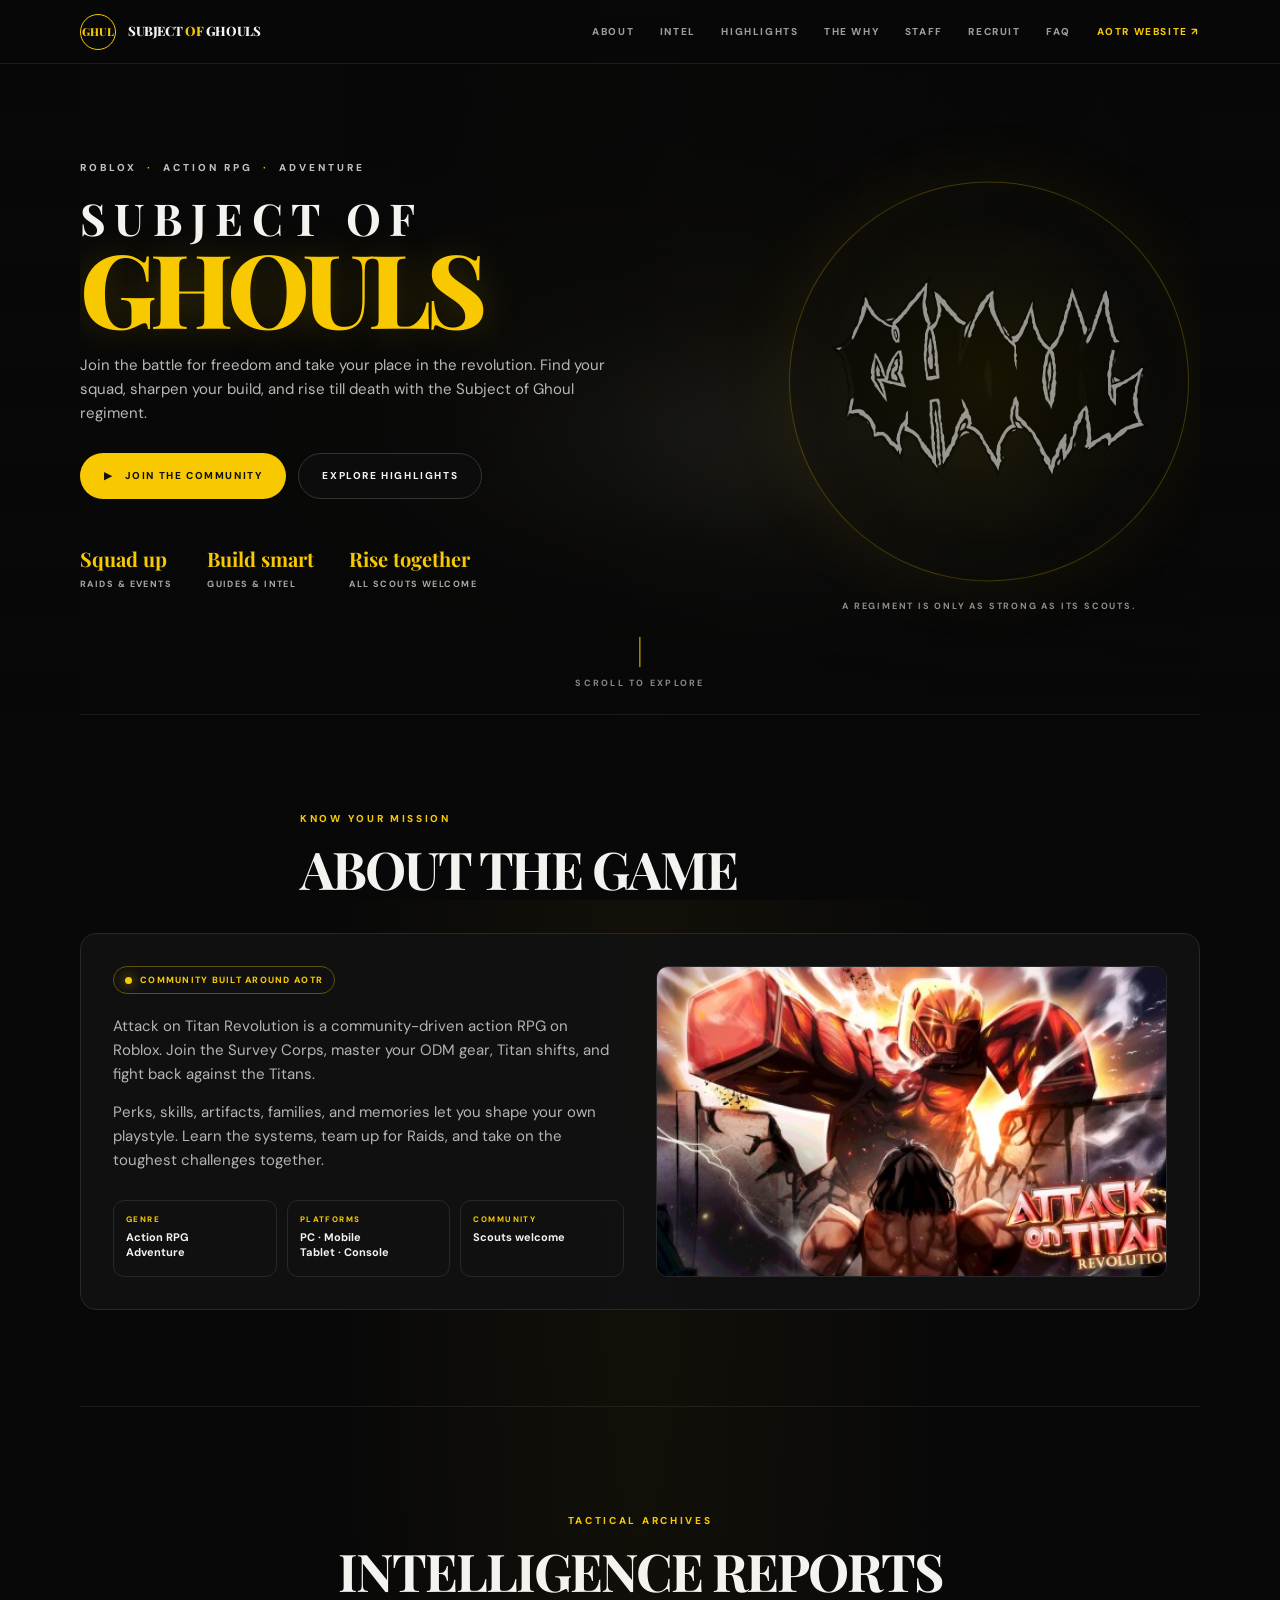
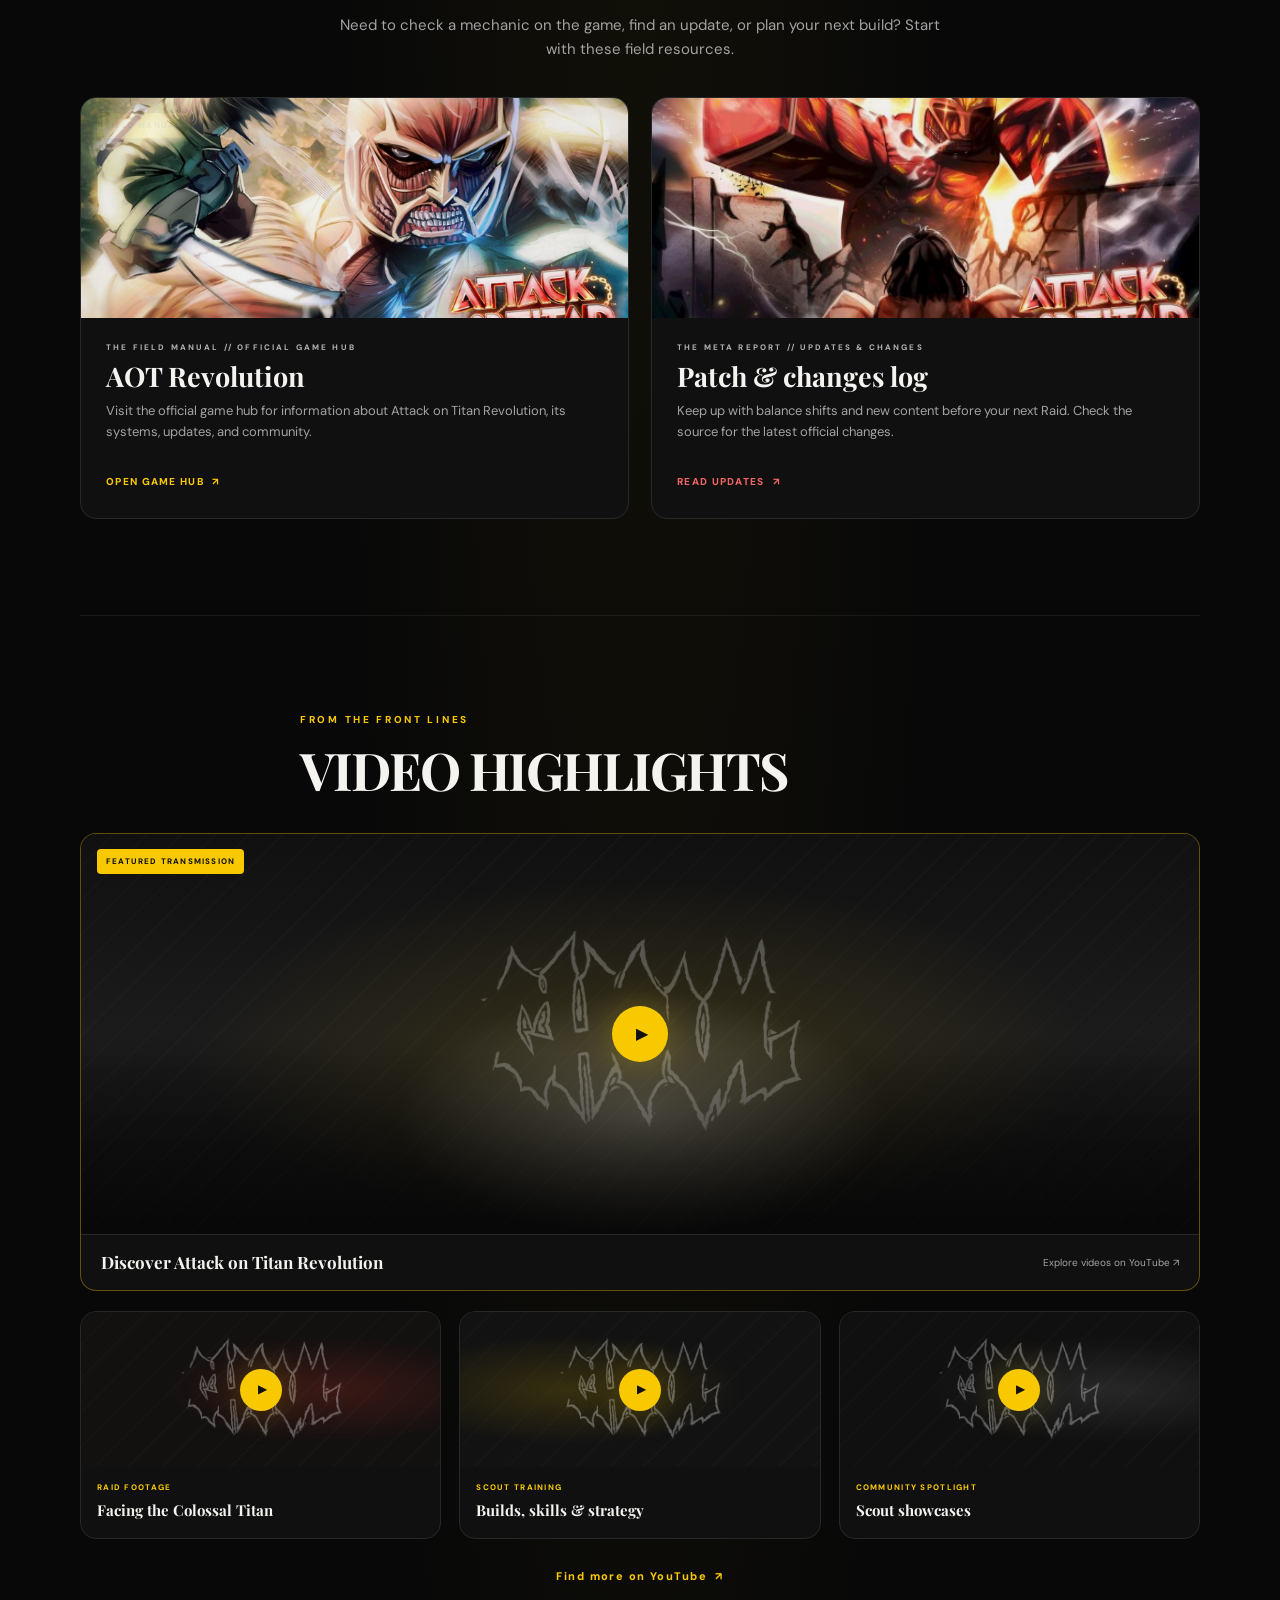
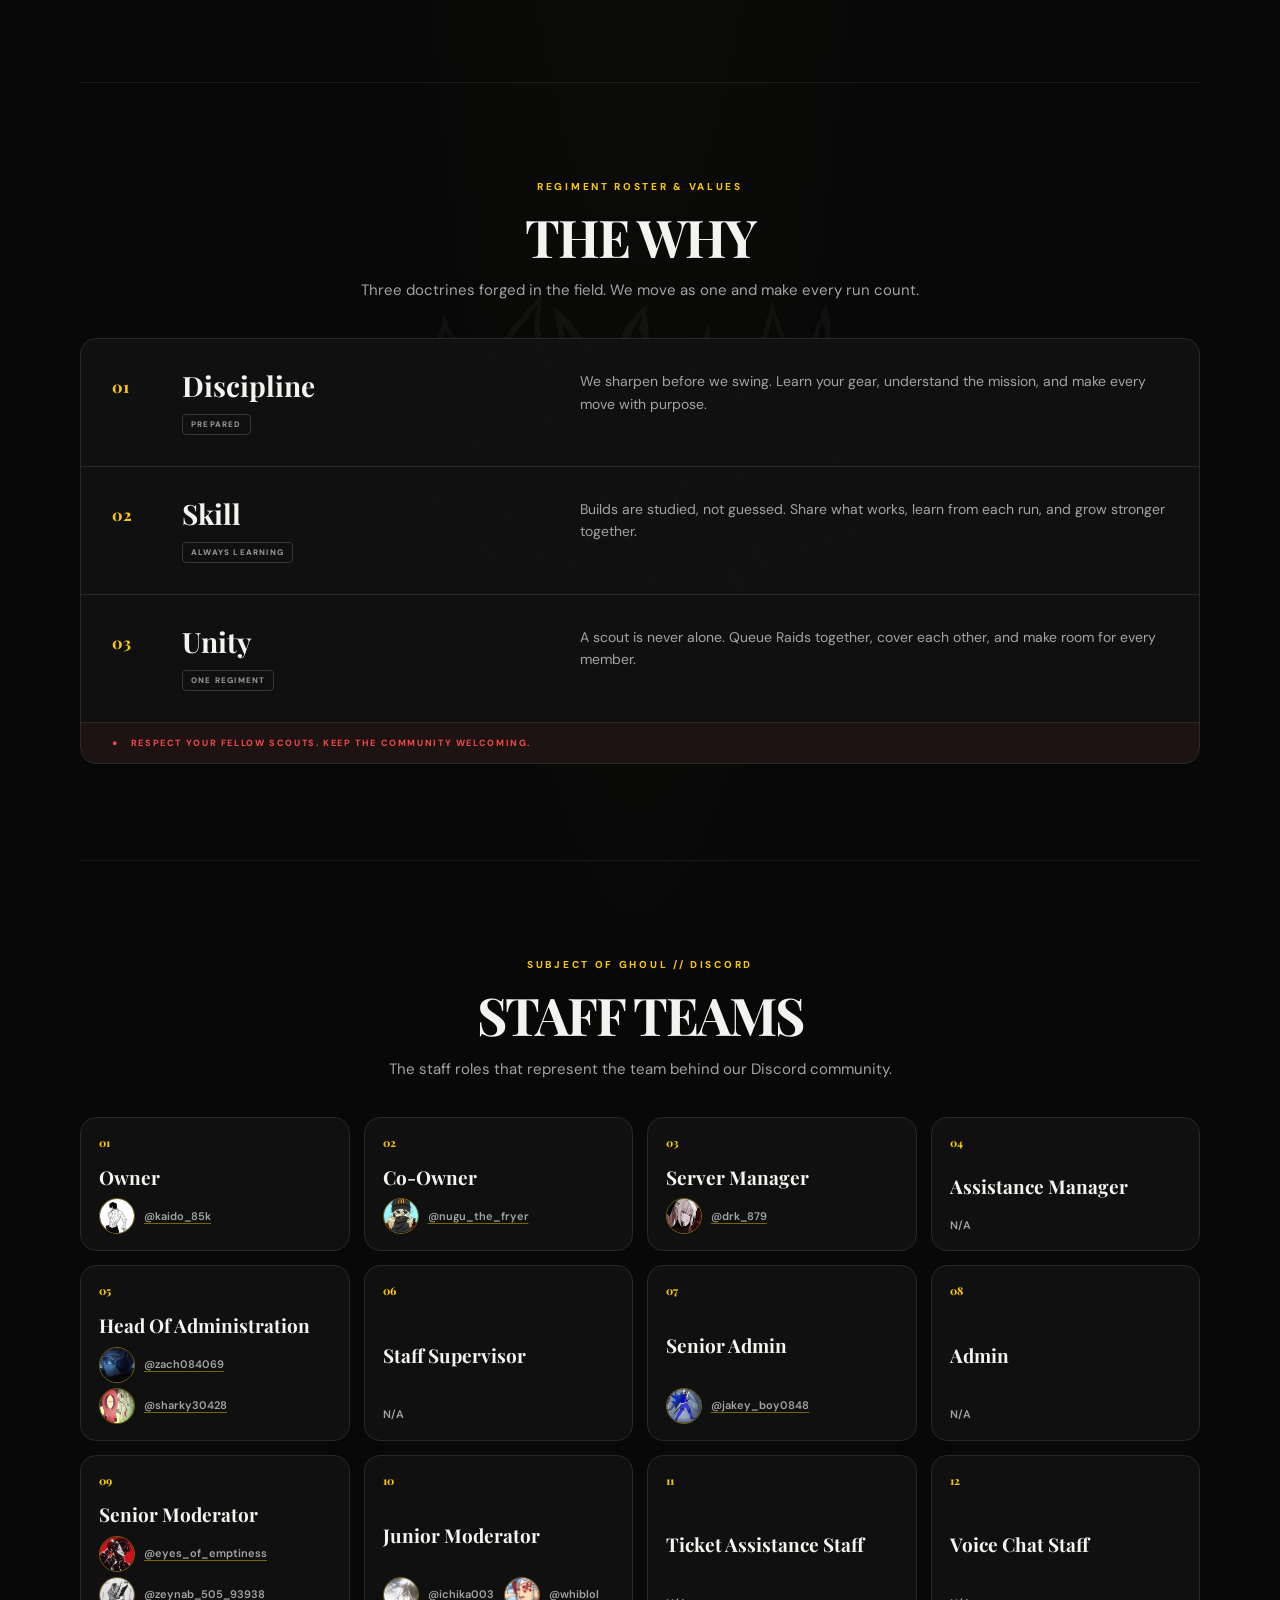
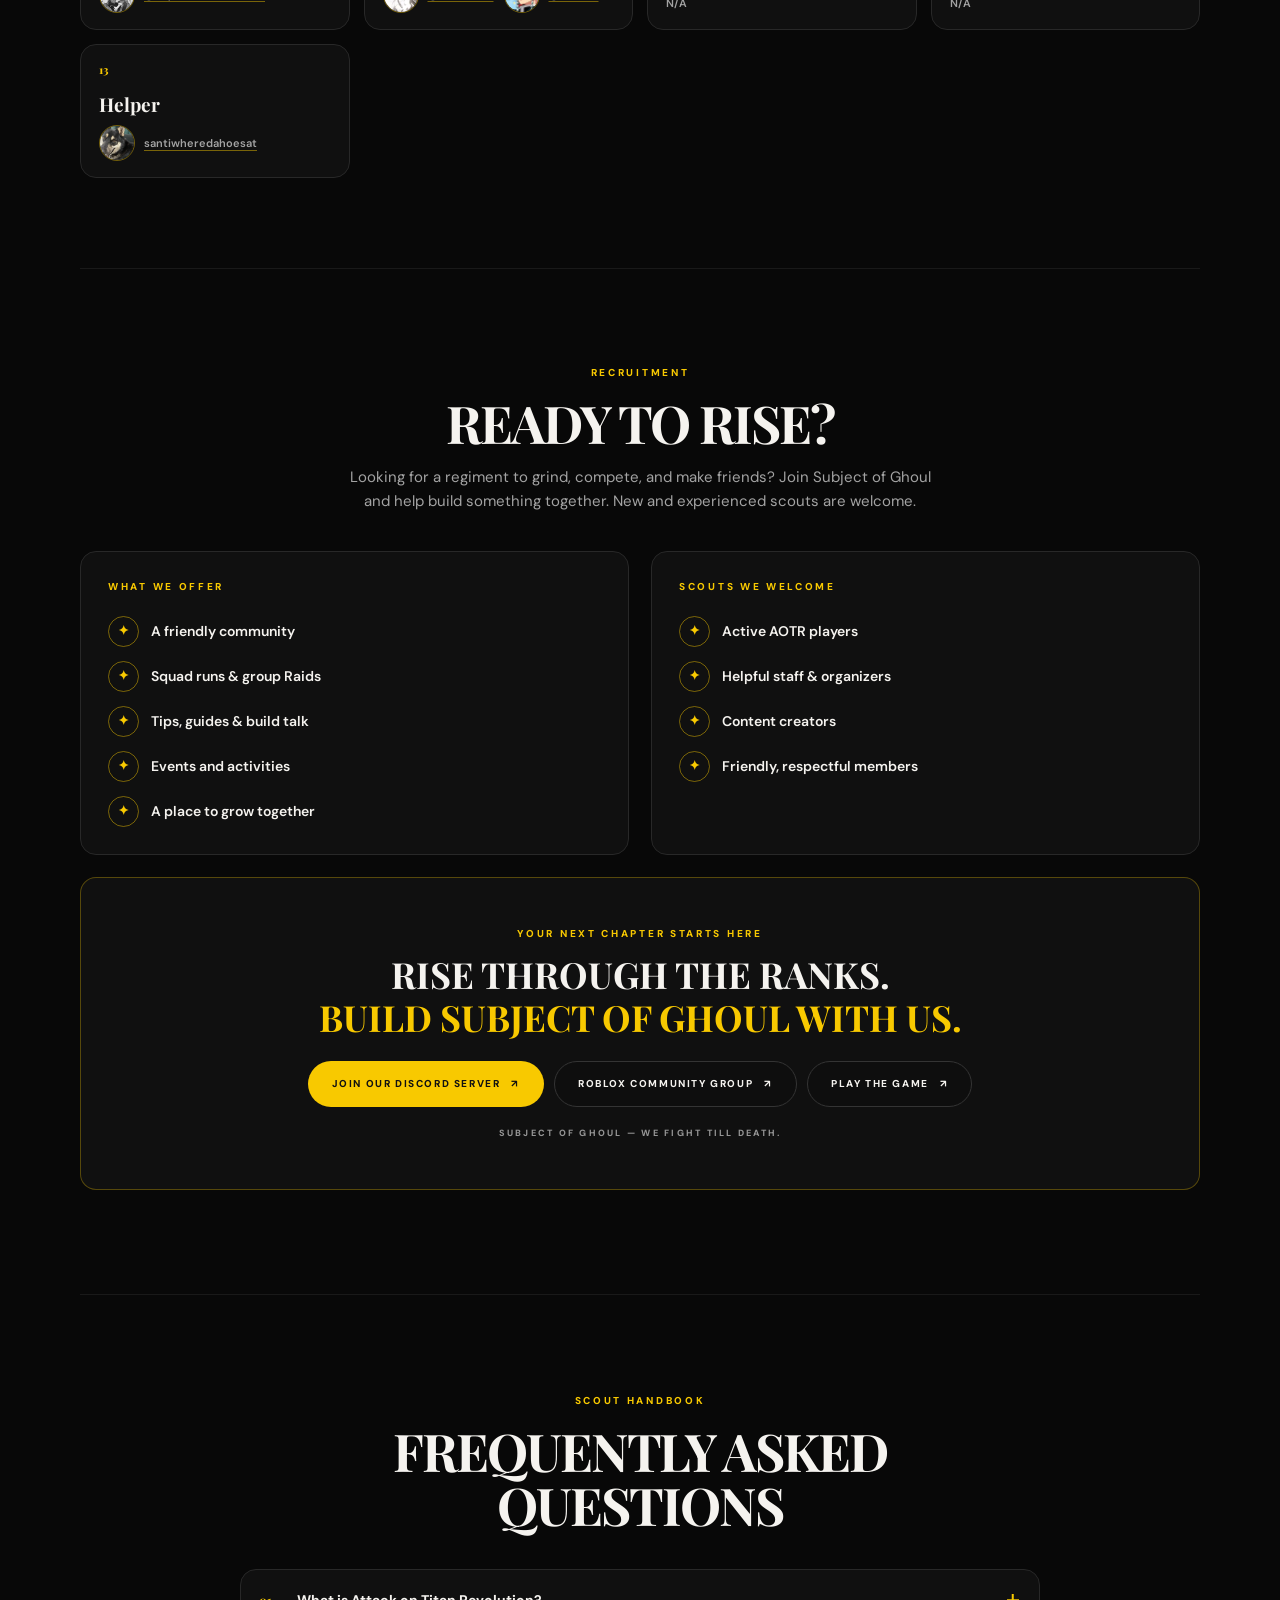
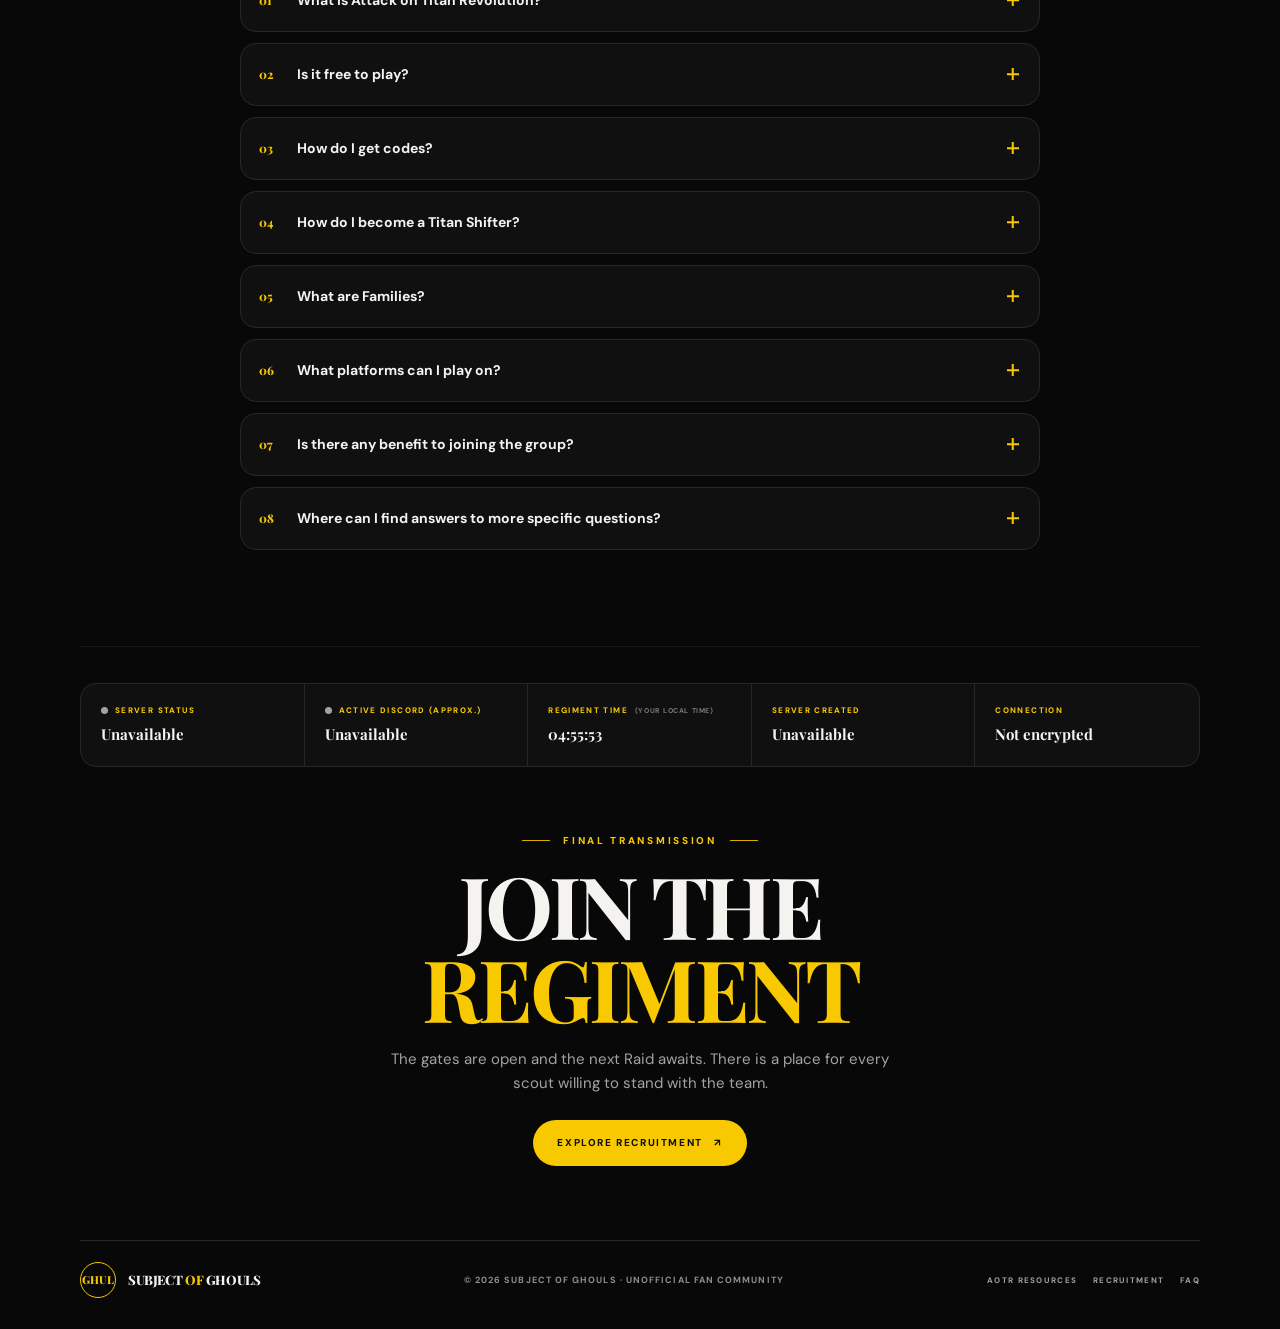
==== HTML/index.html @ af169a4c "super" ====
<!DOCTYPE html>
<html lang="en">
<head>
  <meta charset="UTF-8">
  <meta name="viewport" content="width=device-width, initial-scale=1.0">
  <meta name="theme-color" content="#080808">
  <meta name="description" content="Join Subject of Ghouls, a community for Attack on Titan Revolution players. Find game resources, highlights, and your next squad.">
  <meta name="discord-avatar-api" content="">
  <title>Subject of Ghouls — AOT Revolution Community</title>
  <link rel="preconnect" href="https://fonts.googleapis.com">
  <link rel="preconnect" href="https://fonts.gstatic.com" crossorigin>
  <link href="https://fonts.googleapis.com/css2?family=DM+Sans:wght@400;500;600;700;800&family=Playfair+Display:wght@600;700;800&display=swap" rel="stylesheet">
  <link rel="stylesheet" href="../CSS/style.css">
</head>
<body>
  <header class="site-header">
    <a class="brand" href="#home" aria-label="Subject of Ghouls home">
      <span class="brand-mark">GHUL</span>
      <span class="brand-name">SUBJECT <span>OF</span> GHOULS</span>
    </a>

    <button class="menu-toggle" type="button" aria-expanded="false" aria-controls="site-navigation" aria-label="Open navigation">
      <span></span><span></span>
    </button>

    <nav class="site-nav" id="site-navigation" aria-label="Main navigation">
      <a href="#about">About</a>
      <a href="#reports">Intel</a>
      <a href="#highlights">Highlights</a>
      <a href="#doctrine">The why</a>
      <a href="#staff">Staff</a>
      <a href="#recruit">Recruit</a>
      <a href="#faq">FAQ</a>
      <a class="nav-external" href="https://www.aotrevolution.com/" target="_blank" rel="noreferrer">AOTR website <span aria-hidden="true">↗</span></a>
    </nav>
  </header>

  <main>
    <section class="hero section-shell" id="home">
      <div class="hero-atmosphere" aria-hidden="true"></div>
      <div class="hero-content">
        <p class="eyebrow">Roblox <span>·</span> Action RPG <span>·</span> Adventure</p>
        <h1><span>Subject of</span><strong>Ghouls</strong></h1>
        <p class="hero-copy">Join the battle for freedom and take your place in the revolution. Find your squad, sharpen your build, and rise till death with the Subject of Ghoul regiment.</p>
        <div class="hero-actions">
          <a class="button button-primary" href="#recruit"><span aria-hidden="true">▶</span> Join the community</a>
          <a class="button button-secondary" href="#highlights">Explore highlights</a>
        </div>
        <div class="hero-facts" aria-label="Community highlights">
          <div><strong>Squad up</strong><span>Raids &amp; events</span></div>
          <div><strong>Build smart</strong><span>Guides &amp; intel</span></div>
          <div><strong>Rise together</strong><span>All scouts welcome</span></div>
        </div>
      </div>
      <div class="hero-emblem" aria-hidden="true">
        <div class="emblem-ring"><img src="../images/Ghoul.png" alt=""></div>
        <span class="emblem-caption">A regiment is only as strong as its scouts.</span>
      </div>
      <a class="scroll-cue" href="#about"><span></span>Scroll to explore</a>
    </section>

    <section class="page-section about-section section-shell" id="about">
      <div class="section-heading">
        <p class="eyebrow">Know your mission</p>
        <h2>About the game</h2>
      </div>
      <div class="about-card panel">
        <div class="about-copy">
          <span class="status-pill"><span class="status-dot"></span> Community built around AOTR</span>
          <p>Attack on Titan Revolution is a community-driven action RPG on Roblox. Join the Survey Corps, master your ODM gear, Titan shifts, and fight back against the Titans.</p>
          <p>Perks, skills, artifacts, families, and memories let you shape your own playstyle. Learn the systems, team up for Raids, and take on the toughest challenges together.</p>
          <div class="game-facts">
            <div><span>Genre</span><strong>Action RPG<br>Adventure</strong></div>
            <div><span>Platforms</span><strong>PC · Mobile<br>Tablet · Console</strong></div>
            <div><span>Community</span><strong>Scouts welcome</strong></div>
          </div>
        </div>
        <div class="about-art artwork-panel">
          <img src="../images/aotr-about.png" alt="Attack on Titan Revolution artwork featuring a Titan and soldiers">
        </div>
      </div>
    </section>

    <section class="page-section reports-section section-shell" id="reports">
      <div class="section-heading section-heading-centered">
        <p class="eyebrow">Tactical archives</p>
        <h2>Intelligence reports</h2>
        <p>Need to check a mechanic on the game, find an update, or plan your next build? Start with these field resources.</p>
      </div>
      <div class="report-grid">
        <article class="report-card panel">
          <a class="report-artwork artwork-panel" href="https://www.aotrevolution.com/" target="_blank" rel="noreferrer" aria-label="Visit the AOT Revolution website">
            <span class="report-tag">Field manual</span>
            <img src="../images/aotr-intel.png" alt="Attack on Titan Revolution artwork featuring the Armored Titan and Survey Corps">
          </a>
          <div class="report-copy">
            <p class="eyebrow">The field manual // official game hub</p>
            <h3>AOT Revolution</h3>
            <p>Visit the official game hub for information about Attack on Titan Revolution, its systems, updates, and community.</p>
            <a class="text-link" href="https://www.aotrevolution.com/" target="_blank" rel="noreferrer">Open game hub <span aria-hidden="true">↗</span></a>
          </div>
        </article>
        <article class="report-card panel">
          <a class="report-artwork artwork-panel report-artwork-alt" href="https://www.aotrevolution.com/changes" target="_blank" rel="noreferrer" aria-label="Read AOT Revolution changes">
            <span class="report-tag report-tag-red">Updates</span>
            <img src="../images/aotr-changes.png" alt="Attack on Titan Revolution artwork featuring a Titan attacking the city">
          </a>
          <div class="report-copy">
            <p class="eyebrow">The meta report // updates &amp; changes</p>
            <h3>Patch &amp; changes log</h3>
            <p>Keep up with balance shifts and new content before your next Raid. Check the source for the latest official changes.</p>
            <a class="text-link text-link-red" href="https://www.aotrevolution.com/changes" target="_blank" rel="noreferrer">Read updates <span aria-hidden="true">↗</span></a>
          </div>
        </article>
      </div>
    </section>

    <section class="page-section highlights-section section-shell" id="highlights">
      <div class="section-heading">
        <p class="eyebrow">From the front lines</p>
        <h2>Video highlights</h2>
      </div>
      <a class="featured-video panel" href="https://www.youtube.com/results?search_query=Attack+on+Titan+Revolution+trailer" target="_blank" rel="noreferrer">
        <div class="featured-art artwork-panel">
          <img src="../images/Ghoul.png" alt="">
          <span class="featured-tag">Featured transmission</span>
          <span class="play-button" aria-hidden="true">▶</span>
        </div>
        <div class="featured-caption"><strong>Discover Attack on Titan Revolution</strong><span>Explore videos on YouTube ↗</span></div>
      </a>
      <div class="video-grid">
        <a class="video-card panel" href="https://www.youtube.com/results?search_query=Attack+on+Titan+Revolution+Colossal+Titan" target="_blank" rel="noreferrer">
          <div class="video-art artwork-panel video-art-one"><img src="../images/Ghoul.png" alt=""><span class="play-button" aria-hidden="true">▶</span></div>
          <div class="video-caption"><span>Raid footage</span><strong>Facing the Colossal Titan</strong></div>
        </a>
        <a class="video-card panel" href="https://www.youtube.com/results?search_query=Attack+on+Titan+Revolution+guide" target="_blank" rel="noreferrer">
          <div class="video-art artwork-panel video-art-two"><img src="../images/Ghoul.png" alt=""><span class="play-button" aria-hidden="true">▶</span></div>
          <div class="video-caption"><span>Scout training</span><strong>Builds, skills &amp; strategy</strong></div>
        </a>
        <a class="video-card panel" href="https://www.youtube.com/results?search_query=Attack+on+Titan+Revolution+showcase" target="_blank" rel="noreferrer">
          <div class="video-art artwork-panel video-art-three"><img src="../images/Ghoul.png" alt=""><span class="play-button" aria-hidden="true">▶</span></div>
          <div class="video-caption"><span>Community spotlight</span><strong>Scout showcases</strong></div>
        </a>
      </div>
      <a class="more-link" href="https://www.youtube.com/results?search_query=Attack+on+Titan+Revolution" target="_blank" rel="noreferrer">Find more on YouTube <span aria-hidden="true">↗</span></a>
    </section>

    <section class="page-section doctrine-section section-shell" id="doctrine">
      <div class="section-heading section-heading-centered">
        <p class="eyebrow">Regiment roster &amp; values</p>
        <h2>The why</h2>
        <p>Three doctrines forged in the field. We move as one and make every run count.</p>
      </div>
      <div class="doctrine-card panel">
        <article class="doctrine-row">
          <span class="doctrine-number">01</span>
          <div><h3>Discipline</h3><span class="mini-label">Prepared</span></div>
          <p>We sharpen before we swing. Learn your gear, understand the mission, and make every move with purpose.</p>
        </article>
        <article class="doctrine-row">
          <span class="doctrine-number">02</span>
          <div><h3>Skill</h3><span class="mini-label">Always learning</span></div>
          <p>Builds are studied, not guessed. Share what works, learn from each run, and grow stronger together.</p>
        </article>
        <article class="doctrine-row">
          <span class="doctrine-number">03</span>
          <div><h3>Unity</h3><span class="mini-label">One regiment</span></div>
          <p>A scout is never alone. Queue Raids together, cover each other, and make room for every member.</p>
        </article>
        <div class="doctrine-warning"><span aria-hidden="true">●</span> Respect your fellow scouts. Keep the community welcoming.</div>
      </div>
    </section>

    <section class="page-section staff-section section-shell" id="staff">
      <div class="section-heading section-heading-centered">
        <p class="eyebrow">Subject of Ghoul // Discord</p>
        <h2>Staff teams</h2>
        <p>The staff roles that represent the team behind our Discord community.</p>
      </div>
      <ol class="staff-grid" aria-label="Discord staff roles">
        <li class="staff-card panel"><span class="staff-index">01</span><h3>Owner</h3><p class="staff-members"><a class="staff-profile" href="https://discord.com/users/1333084356469719126" target="_blank" rel="noopener noreferrer"><img class="staff-avatar" data-discord-user-id="1333084356469719126" src="../images/kaido-avatar.png" alt="">@kaido_85k</a></p></li>
        <li class="staff-card panel"><span class="staff-index">02</span><h3>Co-owner</h3><p class="staff-members"><a class="staff-profile" href="https://discord.com/users/1155508137281990786" target="_blank" rel="noopener noreferrer"><img class="staff-avatar" data-discord-user-id="1155508137281990786" src="../images/nugu-avatar.webp" alt="">@nugu_the_fryer</a></p></li>
        <li class="staff-card panel"><span class="staff-index">03</span><h3>Server manager</h3><p class="staff-members"><a class="staff-profile" href="https://discord.com/users/1020798742699450458" target="_blank" rel="noopener noreferrer"><img class="staff-avatar" data-discord-user-id="1020798742699450458" src="../images/drk-avatar.webp" alt="">@drk_879</a></p></li>
        <li class="staff-card panel"><span class="staff-index">04</span><h3>Assistance manager</h3><p class="staff-members">N/A</p></li>
        <li class="staff-card panel"><span class="staff-index">05</span><h3>Head of administration</h3><p class="staff-members"><a class="staff-profile" href="https://discord.com/users/1395850621126709299" target="_blank" rel="noopener noreferrer"><img class="staff-avatar" data-discord-user-id="1395850621126709299" src="../images/zach-avatar.webp" alt="">@zach084069</a><a class="staff-profile" href="https://discord.com/users/1536227127140024361" target="_blank" rel="noopener noreferrer"><img class="staff-avatar" data-discord-user-id="1536227127140024361" src="../images/sharky-avatar.webp" alt="">@sharky30428</a></p></li>
        <li class="staff-card panel"><span class="staff-index">06</span><h3>Staff supervisor</h3><p class="staff-members">N/A</p></li>
        <li class="staff-card panel"><span class="staff-index">07</span><h3>Senior admin</h3><p class="staff-members"><a class="staff-profile" href="https://discord.com/users/1511655800542597162" target="_blank" rel="noopener noreferrer"><img class="staff-avatar" data-discord-user-id="1511655800542597162" src="../images/jakey-avatar.webp" alt="">@jakey_boy0848</a></p></li>
        <li class="staff-card panel"><span class="staff-index">08</span><h3>Admin</h3><p class="staff-members">N/A</p></li>
        <li class="staff-card panel"><span class="staff-index">09</span><h3>Senior moderator</h3><p class="staff-members"><a class="staff-profile" href="https://discord.com/users/1408623408077602946" target="_blank" rel="noopener noreferrer"><img class="staff-avatar" data-discord-user-id="1408623408077602946" src="../images/eyes-avatar.webp" alt="">@eyes_of_emptiness</a><a class="staff-profile" href="https://discord.com/users/1401297336541511774" target="_blank" rel="noopener noreferrer"><img class="staff-avatar" data-discord-user-id="1401297336541511774" src="../images/zeynab-avatar.webp" alt="">@zeynab_505_93938</a></p></li>
        <li class="staff-card panel"><span class="staff-index">10</span><h3>Junior moderator</h3><p class="staff-members"><a class="staff-profile" href="https://discord.com/users/1531656745653370975" target="_blank" rel="noopener noreferrer"><img class="staff-avatar" data-discord-user-id="1531656745653370975" src="../images/ichika-avatar.webp" alt="">@ichika003</a><a class="staff-profile" href="https://discord.com/users/1445497181409906718" target="_blank" rel="noopener noreferrer"><img class="staff-avatar" data-discord-user-id="1445497181409906718" src="../images/whiblol-avatar.webp" alt="">@whiblol</a></p></li>
        <li class="staff-card panel"><span class="staff-index">11</span><h3>Ticket assistance staff</h3><p class="staff-members">N/A</p></li>
        <li class="staff-card panel"><span class="staff-index">12</span><h3>Voice chat staff</h3><p class="staff-members">N/A</p></li>
        <li class="staff-card panel"><span class="staff-index">13</span><h3>Helper</h3><p class="staff-members"><a class="staff-profile" href="https://discord.com/users/1235919266587475990" target="_blank" rel="noopener noreferrer" aria-label="Open Helper's Discord profile"><img class="staff-avatar" data-discord-user-id="1235919266587475990" src="../images/santiwheredahoesat.webp" alt="">santiwheredahoesat</a></p></li>
      </ol>
    </section>

    <section class="page-section recruit-section section-shell" id="recruit">
      <div class="section-heading section-heading-centered">
        <p class="eyebrow">Recruitment</p>
        <h2>Ready to rise?</h2>
        <p>Looking for a regiment to grind, compete, and make friends? Join Subject of Ghoul and help build something together. New and experienced scouts are welcome.</p>
      </div>
      <div class="recruit-grid">
        <div class="recruit-card panel">
          <p class="eyebrow">What we offer</p>
          <ul>
            <li><span class="list-icon" aria-hidden="true">✦</span> A friendly community</li>
            <li><span class="list-icon" aria-hidden="true">✦</span> Squad runs &amp; group Raids</li>
            <li><span class="list-icon" aria-hidden="true">✦</span> Tips, guides &amp; build talk</li>
            <li><span class="list-icon" aria-hidden="true">✦</span> Events and activities</li>
            <li><span class="list-icon" aria-hidden="true">✦</span> A place to grow together</li>
          </ul>
        </div>
        <div class="recruit-card panel">
          <p class="eyebrow">Scouts we welcome</p>
          <ul>
            <li><span class="list-icon" aria-hidden="true">✦</span> Active AOTR players</li>
            <li><span class="list-icon" aria-hidden="true">✦</span> Helpful staff &amp; organizers</li>
            <li><span class="list-icon" aria-hidden="true">✦</span> Content creators</li>
            <li><span class="list-icon" aria-hidden="true">✦</span> Friendly, respectful members</li>
          </ul>
        </div>
      </div>
      <div class="recruit-callout panel">
        <p class="eyebrow">Your next chapter starts here</p>
        <h3>Rise through the ranks.<br><span>Build Subject of Ghoul with us.</span></h3>
        <div class="community-links">
          <a class="button button-primary" href="https://discord.com/invite/QcCfeXmCjn" target="_blank" rel="noopener noreferrer">Join our Discord server <span aria-hidden="true">↗</span></a>
          <a class="button button-secondary" href="https://www.roblox.com/share/g/1059055480" target="_blank" rel="noopener noreferrer">Roblox community group <span aria-hidden="true">↗</span></a>
          <a class="button button-secondary" href="https://www.roblox.com/share?code=4d26784cbd692943aba8635f73a28e0e&amp;type=ExperienceDetails&amp;stamp=1793059350745" target="_blank" rel="noopener noreferrer">Play the game <span aria-hidden="true">↗</span></a>
        </div>
        <p class="callout-note">Subject of Ghoul — we fight till death.</p>
      </div>
    </section>

    <section class="page-section faq-section section-shell" id="faq">
      <div class="section-heading section-heading-centered">
        <p class="eyebrow">Scout handbook</p>
        <h2>Frequently asked questions</h2>
      </div>
      <div class="faq-list">
        <details class="faq-item panel">
          <summary><span class="faq-number">01</span><span>What is Attack on Titan Revolution?</span><span class="faq-plus" aria-hidden="true"></span></summary>
          <p>Attack on Titan Revolution is an action RPG experience on Roblox inspired by the Attack on Titan anime. Visit the official game hub for more details.</p>
        </details>
        <details class="faq-item panel">
          <summary><span class="faq-number">02</span><span>Is it free to play?</span><span class="faq-plus" aria-hidden="true"></span></summary>
          <p>Yes, the game is free to play. If you encounter a copy of this game which you pay to play, please report it to the official game support team.</p>
        </details>
        <details class="faq-item panel">
          <summary><span class="faq-number">03</span><span>How do I get codes?</span><span class="faq-plus" aria-hidden="true"></span></summary>
          <p>Codes and their availability can change over time. Check official AOTR announcements and the game's community channels for current codes or our discord server.</p>
        </details>
        <details class="faq-item panel">
          <summary><span class="faq-number">04</span><span>How do I become a Titan Shifter?</span><span class="faq-plus" aria-hidden="true"></span></summary>
          <p>You can become a Titan Shifter by getting a Titan serum which can be obtained by playing raids or aberrant missions.</p>
        </details>
        <details class="faq-item panel">
          <summary><span class="faq-number">05</span><span>What are Families?</span><span class="faq-plus" aria-hidden="true"></span></summary>
          <p>Families are part of AOTR's character use in progression. The rare families have unique stats and buffs to your journey. Their effects and availability may change, so check the current in-game information.</p>
        </details>
        <details class="faq-item panel">
          <summary><span class="faq-number">06</span><span>What platforms can I play on?</span><span class="faq-plus" aria-hidden="true"></span></summary>
          <p>This game is available across multiple devices. Check the Roblox listing and your device's compatibility for the latest platform support.</p>
        </details>
        <details class="faq-item panel">
          <summary><span class="faq-number">07</span><span>Is there any benefit to joining the group?</span><span class="faq-plus" aria-hidden="true"></span></summary>
          <p>Join Subject of Ghoul to find other players, coordinate group activities, and share tips with the community.</p>
        </details>
        <details class="faq-item panel">
          <summary><span class="faq-number">08</span><span>Where can I find answers to more specific questions?</span><span class="faq-plus" aria-hidden="true"></span></summary>
          <p>Start with the official AOTR website and game community discord server. You can also ask fellow scouts in our regiment discord server.</p>
        </details>
      </div>
    </section>
  </main>

  <footer class="site-footer section-shell">
    <div class="footer-status panel" aria-label="Live community status">
      <div class="status-metric">
        <span class="metric-label"><span class="status-light" id="discord-status-light"></span>Server status</span>
        <strong id="discord-server-status" aria-live="polite">Checking…</strong>
      </div>
      <div class="status-metric">
        <span class="metric-label"><span class="status-light" id="discord-active-light"></span>Active Discord (approx.)</span>
        <strong id="discord-active-count" aria-live="polite">Loading…</strong>
      </div>
      <div class="status-metric">
        <span class="metric-label">Regiment time <span class="local-time-label">(your local time)</span></span>
        <strong id="regiment-time">--:--:--</strong>
      </div>
      <div class="status-metric">
        <span class="metric-label">Server created</span>
        <strong id="discord-created-date" aria-live="polite">Loading…</strong>
      </div>
      <div class="status-metric">
        <span class="metric-label">Connection</span>
        <strong id="connection-status">Checking…</strong>
      </div>
    </div>
    <div class="footer-cta">
      <p class="eyebrow">Final transmission</p>
      <h2>Join the<br><span>regiment</span></h2>
      <p>The gates are open and the next Raid awaits. There is a place for every scout willing to stand with the team.</p>
      <a class="button button-primary" href="#recruit">Explore recruitment <span aria-hidden="true">↗</span></a>
    </div>
    <div class="footer-bottom">
      <a class="brand" href="#home" aria-label="Subject of Ghouls home">
        <span class="brand-mark">GHUL</span>
        <span class="brand-name">SUBJECT <span>OF</span> GHOULS</span>
      </a>
      <p>© <span id="current-year">2026</span> Subject of Ghouls · Unofficial fan community</p>
      <div><a href="#reports">AOTR resources</a><a href="#recruit">Recruitment</a><a href="#faq">FAQ</a></div>
    </div>
  </footer>
  <script src="../CSS/JAVA%20Script/style.js"></script>
</body>
</html>
---- CSS/style.css ----
:root {
  color-scheme: dark;
  --background: #080808;
  --surface: #111111;
  --surface-raised: #151515;
  --border: #282828;
  --gold: #f8c900;
  --gold-soft: #d9ad00;
  --text: #f5f3ef;
  --muted: #a3a3a3;
  --red: #f04747;
  --serif: "Playfair Display", Georgia, serif;
  --sans: "DM Sans", Arial, sans-serif;
  --content-width: 1120px;
}

* {
  box-sizing: border-box;
}

html {
  scroll-behavior: smooth;
  scroll-padding-top: 82px;
}

body {
  min-width: 320px;
  margin: 0;
  color: var(--text);
  background-color: var(--background);
  background-image:
    radial-gradient(ellipse at 50% 13%, rgba(248, 201, 0, 0.045), transparent 35%),
    radial-gradient(rgba(255, 255, 255, 0.06) 0.7px, transparent 0.7px);
  background-size: auto, 38px 38px;
  font-family: var(--sans);
  line-height: 1.6;
}

body.layout-preview-active {
  display: grid;
  min-width: 320px;
  min-height: 100vh;
  grid-template-rows: auto 1fr;
  justify-items: center;
  align-content: start;
  overflow: auto;
  background: #080808;
}

.layout-preview-bar {
  position: sticky;
  z-index: 20;
  top: 0;
  display: flex;
  width: 100%;
  min-height: 48px;
  align-items: center;
  justify-content: center;
  gap: 12px;
  padding: 7px 14px;
  border-bottom: 1px solid var(--border);
  background: #080808;
}

.layout-preview-bar > span {
  color: var(--muted);
  font-size: 10px;
  font-weight: 800;
  letter-spacing: 0.1em;
  text-transform: uppercase;
}

.layout-preview-bar a {
  padding: 5px 9px;
  border: 1px solid var(--border);
  border-radius: 999px;
  color: var(--text);
  font-size: 10px;
  font-weight: 700;
  text-decoration: none;
}

.layout-preview-bar a[aria-current="page"] {
  border-color: var(--gold);
  color: var(--gold);
}

.layout-preview-frame {
  display: block;
  height: calc(100vh - 48px);
  border: 0;
  background: var(--background);
}

.layout-preview-frame-mobile {
  width: 390px;
  max-width: 100vw;
}

.layout-preview-frame-desktop {
  width: 1280px;
}

body::before {
  position: fixed;
  z-index: -1;
  inset: 0;
  background: linear-gradient(180deg, rgba(8, 8, 8, 0.05), var(--background) 85%);
  content: "";
  pointer-events: none;
}

a {
  color: inherit;
}

button,
a {
  -webkit-tap-highlight-color: transparent;
}

a:focus-visible,
button:focus-visible,
summary:focus-visible {
  outline: 2px solid var(--gold);
  outline-offset: 4px;
}

.section-shell {
  width: min(var(--content-width), calc(100% - 64px));
  margin-inline: auto;
}

.site-header {
  position: sticky;
  z-index: 10;
  top: 0;
  display: flex;
  min-height: 64px;
  align-items: center;
  justify-content: space-between;
  gap: 28px;
  padding: 0 max(32px, calc((100vw - var(--content-width)) / 2));
  border-bottom: 1px solid rgba(255, 255, 255, 0.09);
  background: rgba(8, 8, 8, 0.92);
  backdrop-filter: blur(16px);
}

.brand {
  display: inline-flex;
  flex: 0 0 auto;
  align-items: center;
  gap: 12px;
  text-decoration: none;
}

.brand-mark {
  display: grid;
  width: 36px;
  aspect-ratio: 1;
  place-items: center;
  border: 1px solid var(--gold);
  border-radius: 50%;
  color: var(--gold);
  font-family: var(--serif);
  font-size: 11px;
  font-weight: 800;
}

.brand-name {
  font-family: var(--serif);
  font-size: 13px;
  font-weight: 800;
  letter-spacing: -0.03em;
  white-space: nowrap;
}

.brand-name span {
  color: var(--gold);
}

.site-nav {
  display: flex;
  align-items: center;
  gap: clamp(14px, 2vw, 30px);
}

.site-nav a,
.footer-bottom > div a {
  color: #9d9d9d;
  font-size: 10px;
  font-weight: 800;
  letter-spacing: 0.16em;
  text-decoration: none;
  text-transform: uppercase;
  transition: color 160ms ease;
}

.site-nav a:hover,
.footer-bottom > div a:hover {
  color: var(--text);
}

.site-nav .nav-external {
  color: var(--gold);
}

.menu-toggle {
  display: none;
}

.hero {
  position: relative;
  display: grid;
  min-height: 650px;
  align-items: center;
  overflow: hidden;
  isolation: isolate;
  padding-block: 86px 112px;
}

.hero-atmosphere {
  position: absolute;
  z-index: -2;
  inset: 2% -8% 0;
  background:
    radial-gradient(ellipse at 52% 55%, rgba(255, 255, 255, 0.14), transparent 24%),
    radial-gradient(ellipse at 52% 61%, rgba(178, 178, 178, 0.12), transparent 43%),
    radial-gradient(ellipse at 50% 50%, rgba(248, 201, 0, 0.1), transparent 60%);
  filter: blur(5px);
}

.hero::after {
  position: absolute;
  z-index: -1;
  inset: 0;
  background: linear-gradient(90deg, var(--background) 0%, rgba(8, 8, 8, 0.83) 48%, rgba(8, 8, 8, 0.2) 100%),
    linear-gradient(0deg, var(--background), transparent 32%, rgba(8, 8, 8, 0.3));
  content: "";
}

.hero-content {
  position: relative;
  z-index: 1;
  width: min(660px, 67%);
}

.eyebrow {
  margin: 0 0 16px;
  color: var(--gold);
  font-size: 10px;
  font-weight: 800;
  letter-spacing: 0.27em;
  line-height: 1.5;
  text-transform: uppercase;
}

.hero .eyebrow {
  margin-bottom: 22px;
  color: #c1c1c1;
  letter-spacing: 0.3em;
}

.hero .eyebrow span {
  padding-inline: 5px;
  color: var(--gold);
}

h1,
h2,
h3,
p {
  margin-top: 0;
}

.hero h1 {
  margin-bottom: 18px;
  font-family: var(--serif);
  font-size: clamp(58px, 8vw, 106px);
  font-weight: 700;
  letter-spacing: -0.055em;
  line-height: 0.94;
  text-transform: uppercase;
}

.hero h1 span,
.hero h1 strong {
  display: block;
}

.hero h1 span {
  font-size: 0.43em;
  letter-spacing: 0.19em;
}

.hero h1 strong {
  color: var(--gold);
  font-size: 1em;
  font-weight: 800;
  text-shadow: 0 0 38px rgba(248, 201, 0, 0.22);
}

.hero-copy {
  max-width: 560px;
  margin-bottom: 28px;
  color: #b8b8b8;
  font-size: 15px;
}

.hero-actions {
  display: flex;
  flex-wrap: wrap;
  gap: 12px;
}

.button {
  display: inline-flex;
  min-height: 46px;
  align-items: center;
  justify-content: center;
  gap: 11px;
  padding: 0 23px;
  border: 1px solid transparent;
  border-radius: 999px;
  font-size: 10px;
  font-weight: 800;
  letter-spacing: 0.16em;
  text-decoration: none;
  text-transform: uppercase;
  transition: transform 180ms ease, background-color 180ms ease, border-color 180ms ease;
}

.button:hover {
  transform: translateY(-2px);
}

.button-primary {
  color: #111;
  background: var(--gold);
}

.button-primary:hover {
  background: #ffdb37;
}

.button-secondary {
  border-color: #343434;
  color: var(--text);
  background: rgba(13, 13, 13, 0.78);
}

.button-secondary:hover {
  border-color: var(--gold-soft);
}

.hero-facts {
  display: flex;
  flex-wrap: wrap;
  gap: 35px;
  margin-top: 44px;
}

.hero-facts div {
  display: grid;
  gap: 2px;
}

.hero-facts strong {
  color: var(--gold);
  font-family: var(--serif);
  font-size: 20px;
}

.hero-facts span {
  color: #a8a8a8;
  font-size: 9px;
  font-weight: 700;
  letter-spacing: 0.16em;
  text-transform: uppercase;
}

.hero-emblem {
  position: absolute;
  top: 50%;
  right: 1%;
  display: grid;
  width: min(36vw, 400px);
  justify-items: center;
  gap: 18px;
  transform: translateY(-48%);
}

.emblem-ring {
  display: grid;
  width: 100%;
  aspect-ratio: 1;
  place-items: center;
  overflow: hidden;
  border: 1px solid rgba(248, 201, 0, 0.25);
  border-radius: 50%;
  background: radial-gradient(circle, rgba(248, 201, 0, 0.08), rgba(12, 12, 12, 0.3) 68%);
  box-shadow: 0 0 80px rgba(248, 201, 0, 0.07), inset 0 0 60px rgba(248, 201, 0, 0.04);
}

.emblem-ring img {
  width: 87%;
  height: 87%;
  object-fit: contain;
  mix-blend-mode: screen;
  opacity: 0.56;
  filter: grayscale(1) contrast(1.18);
}

.emblem-caption {
  color: #8e8e8e;
  font-size: 9px;
  font-weight: 700;
  letter-spacing: 0.2em;
  text-align: center;
  text-transform: uppercase;
}

.scroll-cue {
  position: absolute;
  bottom: 24px;
  left: 50%;
  display: grid;
  justify-items: center;
  gap: 9px;
  color: #858585;
  font-size: 9px;
  font-weight: 800;
  letter-spacing: 0.25em;
  text-decoration: none;
  text-transform: uppercase;
  transform: translateX(-50%);
}

.scroll-cue span {
  width: 1px;
  height: 30px;
  background: var(--gold);
}

.page-section {
  padding-block: 96px;
  border-top: 1px solid rgba(255, 255, 255, 0.07);
}

.section-heading {
  max-width: 680px;
  margin: 0 auto 36px;
}

.section-heading h2,
.footer-cta h2 {
  margin-bottom: 14px;
  font-family: var(--serif);
  font-size: clamp(36px, 5vw, 52px);
  font-weight: 700;
  letter-spacing: -0.04em;
  line-height: 1.05;
  text-transform: uppercase;
}

.section-heading-centered {
  text-align: center;
}

.section-heading-centered > p:last-child {
  max-width: 610px;
  margin: 0 auto;
  color: var(--muted);
  font-size: 15px;
}

.panel {
  border: 1px solid var(--border);
  border-radius: 16px;
  background: rgba(17, 17, 17, 0.94);
}

.about-card {
  display: grid;
  grid-template-columns: 1fr 1fr;
  gap: 32px;
  padding: 32px;
}

.about-copy {
  align-self: center;
}

.status-pill {
  display: inline-flex;
  align-items: center;
  gap: 8px;
  margin-bottom: 20px;
  padding: 6px 11px;
  border: 1px solid rgba(248, 201, 0, 0.35);
  border-radius: 999px;
  color: var(--gold);
  font-size: 9px;
  font-weight: 800;
  letter-spacing: 0.14em;
  text-transform: uppercase;
}

.status-dot {
  width: 7px;
  height: 7px;
  border-radius: 50%;
  background: var(--gold);
  box-shadow: 0 0 12px rgba(248, 201, 0, 0.8);
}

.about-copy > p {
  max-width: 500px;
  margin-bottom: 14px;
  color: #b4b4b4;
  font-size: 15px;
}

.game-facts {
  display: grid;
  grid-template-columns: repeat(3, 1fr);
  gap: 10px;
  margin-top: 28px;
}

.game-facts > div {
  min-height: 77px;
  padding: 12px;
  border: 1px solid var(--border);
  border-radius: 11px;
}

.game-facts span,
.game-facts strong {
  display: block;
}

.game-facts span {
  margin-bottom: 4px;
  color: var(--gold);
  font-size: 8px;
  font-weight: 800;
  letter-spacing: 0.18em;
  text-transform: uppercase;
}

.game-facts strong {
  font-size: 11px;
  line-height: 1.4;
}

.artwork-panel {
  position: relative;
  display: grid;
  overflow: hidden;
  place-items: center;
  isolation: isolate;
  background:
    radial-gradient(ellipse at 50% 48%, rgba(248, 201, 0, 0.16), transparent 50%),
    linear-gradient(140deg, #181818, #090909 70%);
}

.artwork-panel::before {
  position: absolute;
  z-index: -1;
  inset: 0;
  background: repeating-linear-gradient(135deg, transparent 0 22px, rgba(255, 255, 255, 0.018) 23px 24px);
  content: "";
}

.about-art {
  min-height: 300px;
  border: 1px solid #292929;
  border-radius: 12px;
}

.about-art img {
  position: absolute;
  inset: 0;
  width: 100%;
  height: 100%;
  object-fit: cover;
  object-position: center;
}

.artwork-label {
  position: absolute;
  right: 16px;
  bottom: 13px;
  color: #858585;
  font-size: 8px;
  font-weight: 800;
  letter-spacing: 0.2em;
  text-transform: uppercase;
}

.reports-section {
  padding-top: 106px;
}

.report-grid {
  display: grid;
  grid-template-columns: repeat(2, 1fr);
  gap: 22px;
}

.report-card {
  overflow: hidden;
}

.report-artwork {
  min-height: 220px;
  border: 0;
  border-radius: 0;
  text-decoration: none;
}

.report-artwork img {
  position: absolute;
  inset: 0;
  width: 100%;
  height: 100%;
  object-fit: cover;
  opacity: 0.94;
  transition: transform 220ms ease, opacity 220ms ease;
}

.report-artwork:hover img {
  transform: scale(1.06);
  opacity: 1;
}

.report-artwork-alt {
  background:
    radial-gradient(ellipse at 75% 40%, rgba(240, 71, 71, 0.18), transparent 38%),
    linear-gradient(145deg, #181414, #080808 72%);
}

.report-tag,
.featured-tag {
  position: absolute;
  top: 15px;
  left: 16px;
  padding: 6px 9px;
  border-radius: 4px;
  color: #101010;
  background: var(--gold);
  font-size: 8px;
  font-weight: 800;
  letter-spacing: 0.15em;
  text-transform: uppercase;
}

.report-tag-red {
  color: white;
  background: #9c2727;
}

.report-copy {
  padding: 23px 25px 25px;
}

.report-copy .eyebrow {
  margin-bottom: 8px;
  color: #b0b0b0;
  font-size: 8px;
}

.report-copy h3,
.doctrine-row h3 {
  margin-bottom: 9px;
  font-family: var(--serif);
  font-size: 27px;
  line-height: 1.15;
}

.report-copy > p:not(.eyebrow) {
  min-height: 48px;
  margin-bottom: 18px;
  color: var(--muted);
  font-size: 13px;
}

.text-link,
.more-link {
  display: inline-flex;
  align-items: center;
  gap: 8px;
  color: var(--gold);
  font-size: 10px;
  font-weight: 800;
  letter-spacing: 0.13em;
  text-decoration: none;
  text-transform: uppercase;
}

.text-link-red {
  color: #f06565;
}

.highlights-section {
  padding-top: 96px;
}

.featured-video {
  display: block;
  overflow: hidden;
  border-color: rgba(248, 201, 0, 0.35);
  text-decoration: none;
}

.featured-art {
  min-height: 400px;
  border: 0;
  border-radius: 0;
  background:
    radial-gradient(ellipse at 50% 70%, rgba(235, 235, 235, 0.24), transparent 31%),
    radial-gradient(ellipse at 50% 55%, rgba(248, 201, 0, 0.12), transparent 57%),
    linear-gradient(180deg, #101010, #1b1b1b 50%, #080808);
}

.featured-art::after {
  position: absolute;
  inset: 0;
  background: linear-gradient(0deg, rgba(8, 8, 8, 0.62), transparent 45%);
  content: "";
}

.featured-art > img {
  width: min(38%, 360px);
  max-height: 250px;
  object-fit: contain;
  mix-blend-mode: screen;
  opacity: 0.24;
  filter: grayscale(1);
  transition: opacity 220ms ease, transform 220ms ease;
}

.featured-video:hover .featured-art > img {
  transform: scale(1.05);
  opacity: 0.4;
}

.play-button {
  position: absolute;
  z-index: 1;
  top: 50%;
  left: 50%;
  display: grid;
  width: 56px;
  aspect-ratio: 1;
  place-items: center;
  padding-left: 3px;
  border-radius: 50%;
  color: #101010;
  background: var(--gold);
  box-shadow: 0 0 35px rgba(248, 201, 0, 0.26);
  font-size: 16px;
  transform: translate(-50%, -50%);
  transition: transform 180ms ease;
}

.featured-video:hover .play-button,
.video-card:hover .play-button {
  transform: translate(-50%, -50%) scale(1.1);
}

.featured-caption {
  display: flex;
  min-height: 56px;
  align-items: center;
  justify-content: space-between;
  gap: 16px;
  padding: 12px 20px;
  border-top: 1px solid var(--border);
}

.featured-caption strong {
  font-family: var(--serif);
  font-size: 17px;
}

.featured-caption > span {
  color: var(--muted);
  font-size: 10px;
}

.video-grid {
  display: grid;
  grid-template-columns: repeat(3, 1fr);
  gap: 18px;
  margin-top: 20px;
}

.video-card {
  overflow: hidden;
  text-decoration: none;
}

.video-art {
  min-height: 155px;
  border: 0;
  border-radius: 0;
}

.video-art img {
  width: 54%;
  max-height: 120px;
  object-fit: contain;
  mix-blend-mode: screen;
  opacity: 0.32;
  filter: grayscale(1);
}

.video-art-one {
  background: radial-gradient(ellipse at 70% 50%, rgba(180, 49, 35, 0.25), transparent 48%), #131010;
}

.video-art-two {
  background: radial-gradient(ellipse at 30% 50%, rgba(248, 201, 0, 0.16), transparent 50%), #121212;
}

.video-art-three {
  background: radial-gradient(ellipse at 75% 50%, rgba(113, 113, 113, 0.24), transparent 48%), #101010;
}

.video-art .play-button {
  width: 42px;
  font-size: 12px;
}

.video-caption {
  display: grid;
  gap: 4px;
  padding: 14px 16px 16px;
}

.video-caption span {
  color: var(--gold);
  font-size: 8px;
  font-weight: 800;
  letter-spacing: 0.16em;
  text-transform: uppercase;
}

.video-caption strong {
  font-family: var(--serif);
  font-size: 15px;
}

.more-link {
  display: flex;
  width: fit-content;
  margin: 29px auto 0;
  font-size: 11px;
  text-transform: none;
}

.doctrine-section {
  position: relative;
  overflow: hidden;
}

.doctrine-section::before {
  position: absolute;
  z-index: -1;
  top: 12%;
  left: 50%;
  width: min(550px, 80vw);
  aspect-ratio: 1;
  background: url("../images/Ghoul.png") center / contain no-repeat;
  content: "";
  opacity: 0.035;
  transform: translateX(-50%);
}

.doctrine-card {
  overflow: hidden;
}

.doctrine-row {
  display: grid;
  grid-template-columns: 48px minmax(170px, 0.8fr) 1.25fr;
  align-items: start;
  gap: 22px;
  padding: 31px;
  border-bottom: 1px solid var(--border);
}

.doctrine-number {
  padding-top: 4px;
  color: var(--gold);
  font-family: var(--serif);
  font-size: 16px;
  font-weight: 800;
}

.doctrine-row h3 {
  margin-bottom: 7px;
  font-size: 28px;
}

.mini-label {
  display: inline-block;
  padding: 3px 8px;
  border: 1px solid #373737;
  border-radius: 4px;
  color: #999;
  font-size: 8px;
  font-weight: 800;
  letter-spacing: 0.15em;
  text-transform: uppercase;
}

.doctrine-row > p {
  margin-bottom: 0;
  color: var(--muted);
  font-size: 14px;
}

.doctrine-warning {
  padding: 13px 31px;
  color: var(--red);
  background: rgba(240, 71, 71, 0.06);
  font-size: 9px;
  font-weight: 800;
  letter-spacing: 0.18em;
  text-transform: uppercase;
}

.doctrine-warning span {
  padding-right: 8px;
}

.staff-section {
  padding-bottom: 90px;
}

.staff-grid {
  display: grid;
  grid-template-columns: repeat(4, minmax(0, 1fr));
  gap: 14px;
  margin: 0;
  padding: 0;
  list-style: none;
}

.staff-card {
  position: relative;
  display: flex;
  min-height: 112px;
  flex-direction: column;
  justify-content: space-between;
  gap: 14px;
  padding: 16px 18px;
  overflow: hidden;
  transition: border-color 180ms ease, transform 180ms ease;
}

.staff-card:hover {
  border-color: rgba(248, 201, 0, 0.48);
  transform: translateY(-2px);
}

.staff-index {
  color: var(--gold);
  font-family: var(--serif);
  font-size: 11px;
  font-weight: 800;
}

.staff-card h3 {
  margin: 0;
  font-family: var(--serif);
  font-size: clamp(15px, 1.5vw, 19px);
  line-height: 1.25;
  text-transform: capitalize;
}

.staff-members {
  display: flex;
  flex-wrap: wrap;
  gap: 5px 10px;
  margin: -5px 0 0;
  color: var(--muted);
  font-size: 11px;
  font-weight: 600;
  overflow-wrap: anywhere;
}

.staff-members a {
  color: inherit;
  text-decoration-color: rgba(248, 201, 0, 0.45);
  text-underline-offset: 3px;
  transition: color 160ms ease;
}

.staff-members .staff-profile {
  display: inline-flex;
  align-items: center;
  gap: 9px;
}

.staff-avatar {
  width: 36px;
  height: 36px;
  flex: 0 0 auto;
  border: 1px solid rgba(248, 201, 0, 0.42);
  border-radius: 50%;
  object-fit: cover;
}

.staff-members a:hover {
  color: var(--gold);
}

.recruit-section {
  padding-bottom: 104px;
}

.recruit-grid {
  display: grid;
  grid-template-columns: repeat(2, 1fr);
  gap: 22px;
  margin-top: 38px;
}

.recruit-card {
  min-height: 260px;
  padding: 27px;
}

.recruit-card .eyebrow {
  margin-bottom: 22px;
}

.recruit-card ul {
  display: grid;
  gap: 14px;
  margin: 0;
  padding: 0;
  list-style: none;
}

.recruit-card li {
  display: flex;
  align-items: center;
  gap: 12px;
  font-size: 14px;
  font-weight: 600;
}

.list-icon {
  display: grid;
  width: 31px;
  aspect-ratio: 1;
  flex: 0 0 auto;
  place-items: center;
  border: 1px solid rgba(248, 201, 0, 0.45);
  border-radius: 50%;
  color: var(--gold);
  font-size: 13px;
}

.recruit-callout {
  margin-top: 22px;
  padding: 48px 24px;
  border-color: rgba(248, 201, 0, 0.3);
  text-align: center;
}

.recruit-callout .eyebrow {
  margin-bottom: 12px;
}

.recruit-callout h3 {
  margin-bottom: 22px;
  font-family: var(--serif);
  font-size: clamp(25px, 4vw, 36px);
  line-height: 1.2;
  text-transform: uppercase;
}

.recruit-callout h3 span,
.footer-cta h2 span {
  color: var(--gold);
}

.community-links {
  display: flex;
  flex-wrap: wrap;
  justify-content: center;
  gap: 10px;
}

.callout-note {
  margin: 19px 0 0;
  color: #969696;
  font-size: 9px;
  font-weight: 800;
  letter-spacing: 0.25em;
  text-transform: uppercase;
}

.faq-section {
  padding-top: 98px;
}

.faq-list {
  display: grid;
  max-width: 800px;
  gap: 11px;
  margin: 0 auto;
}

.faq-item {
  overflow: hidden;
}

.faq-item summary {
  display: grid;
  min-height: 61px;
  grid-template-columns: 28px 1fr 20px;
  align-items: center;
  gap: 10px;
  padding: 13px 18px;
  cursor: pointer;
  font-size: 14px;
  font-weight: 700;
  list-style: none;
}

.faq-item summary::-webkit-details-marker {
  display: none;
}

.faq-number {
  color: var(--gold);
  font-family: var(--serif);
  font-size: 12px;
  font-weight: 800;
}

.faq-plus {
  position: relative;
  width: 16px;
  height: 16px;
  justify-self: end;
}

.faq-plus::before,
.faq-plus::after {
  position: absolute;
  top: 50%;
  left: 50%;
  width: 12px;
  height: 1.5px;
  background: var(--gold);
  content: "";
  transform: translate(-50%, -50%);
  transition: transform 180ms ease;
}

.faq-plus::after {
  transform: translate(-50%, -50%) rotate(90deg);
}

.faq-item[open] .faq-plus::after {
  transform: translate(-50%, -50%);
}

.faq-item > p {
  max-width: 680px;
  margin: -2px 46px 19px 56px;
  color: var(--muted);
  font-size: 13px;
}

.site-footer {
  padding-block: 36px 25px;
  border-top: 1px solid rgba(255, 255, 255, 0.07);
}

.footer-status {
  display: grid;
  grid-template-columns: repeat(5, 1fr);
  overflow: hidden;
}

.footer-status > div {
  display: grid;
  gap: 5px;
  min-height: 82px;
  align-content: center;
  padding: 14px 20px;
  border-right: 1px solid var(--border);
}

.footer-status > div:last-child {
  border-right: 0;
}

.footer-status .metric-label {
  display: flex;
  align-items: center;
  gap: 7px;
  color: var(--gold);
  font-size: 8px;
  font-weight: 800;
  letter-spacing: 0.17em;
  text-transform: uppercase;
}

.status-light {
  width: 7px;
  height: 7px;
  flex: 0 0 auto;
  border-radius: 50%;
  background: var(--muted);
}

.status-light.is-online {
  background: #f04747;
  box-shadow: 0 0 9px rgba(240, 71, 71, 0.38);
}

.status-light.is-active {
  background: #f04747;
  box-shadow: 0 0 9px rgba(240, 71, 71, 0.38);
}

.status-light.is-secure {
  background: #71c784;
  box-shadow: 0 0 9px rgba(113, 199, 132, 0.38);
}

.footer-status .local-time-label {
  color: #777;
  font-size: 7px;
  letter-spacing: 0.08em;
}

.footer-status strong {
  font-family: var(--serif);
  font-size: 15px;
}

.footer-status strong.is-secure {
  color: #71c784;
}

.footer-cta {
  max-width: 600px;
  margin: 0 auto;
  padding: 66px 20px 74px;
  text-align: center;
}

.footer-cta .eyebrow {
  display: flex;
  align-items: center;
  justify-content: center;
  gap: 13px;
}

.footer-cta .eyebrow::before,
.footer-cta .eyebrow::after {
  width: 28px;
  height: 1px;
  background: var(--gold-soft);
  content: "";
}

.footer-cta h2 {
  margin-bottom: 18px;
  font-size: clamp(54px, 9vw, 86px);
  line-height: 0.96;
}

.footer-cta > p:not(.eyebrow) {
  max-width: 500px;
  margin: 0 auto 25px;
  color: var(--muted);
  font-size: 15px;
}

.footer-bottom {
  display: flex;
  min-height: 64px;
  align-items: center;
  justify-content: space-between;
  gap: 18px;
  padding-top: 15px;
  border-top: 1px solid var(--border);
}

.footer-bottom > p {
  margin: 0;
  color: #8e8e8e;
  font-size: 9px;
  font-weight: 700;
  letter-spacing: 0.12em;
  text-align: center;
  text-transform: uppercase;
}

.footer-bottom > div {
  display: flex;
  gap: 16px;
}

.footer-bottom > div a {
  font-size: 8px;
  white-space: nowrap;
}

@media (max-width: 900px) {
  .site-header {
    padding-inline: 24px;
  }

  .site-nav {
    gap: 13px;
  }

  .site-nav a {
    font-size: 8px;
  }

  .hero-emblem {
    right: -4%;
    width: 34vw;
  }

  .about-card {
    gap: 22px;
    padding: 24px;
  }

  .game-facts {
    grid-template-columns: repeat(2, 1fr);
  }

  .game-facts > div:last-child {
    grid-column: span 2;
  }
}

@media (max-width: 680px) {
  html {
    scroll-padding-top: 68px;
  }

  .section-shell {
    width: min(100% - 36px, var(--content-width));
  }

  .site-header {
    min-height: 60px;
    padding-inline: 18px;
  }

  .brand-mark {
    width: 33px;
  }

  .brand-name {
    font-size: 11px;
  }

  .menu-toggle {
    display: grid;
    width: 40px;
    height: 40px;
    align-content: center;
    justify-items: center;
    gap: 6px;
    border: 1px solid var(--border);
    border-radius: 50%;
    background: transparent;
    cursor: pointer;
  }

  .menu-toggle span {
    width: 15px;
    height: 1px;
    background: var(--gold);
    transition: transform 180ms ease;
  }

  .menu-toggle[aria-expanded="true"] span:first-child {
    transform: translateY(3.5px) rotate(45deg);
  }

  .menu-toggle[aria-expanded="true"] span:last-child {
    transform: translateY(-3.5px) rotate(-45deg);
  }

  .site-nav {
    position: absolute;
    top: calc(100% + 1px);
    right: 0;
    left: 0;
    display: none;
    align-items: stretch;
    gap: 0;
    padding: 8px 18px 17px;
    border-bottom: 1px solid var(--border);
    background: rgba(8, 8, 8, 0.98);
  }

  .site-nav.is-open {
    display: grid;
  }

  .site-nav a {
    padding: 13px 4px;
    border-bottom: 1px solid rgba(255, 255, 255, 0.06);
    font-size: 10px;
  }

  .site-nav a:last-child {
    border-bottom: 0;
  }

  .hero {
    min-height: 700px;
    align-items: start;
    padding-block: 84px 100px;
  }

  .hero-content {
    width: 100%;
  }

  .hero h1 {
    font-size: clamp(56px, 17vw, 88px);
  }

  .hero-copy {
    max-width: 460px;
    font-size: 14px;
  }

  .hero-emblem {
    top: auto;
    right: -42px;
    bottom: 42px;
    width: 200px;
    opacity: 0.48;
    transform: none;
  }

  .emblem-caption {
    display: none;
  }

  .hero-facts {
    position: relative;
    z-index: 1;
    gap: 17px;
    margin-top: 32px;
  }

  .hero-facts strong {
    font-size: 16px;
  }

  .hero-facts span {
    font-size: 7px;
    letter-spacing: 0.1em;
  }

  .scroll-cue {
    left: 18px;
    justify-items: start;
    transform: none;
  }

  .page-section {
    padding-block: 70px;
  }

  .section-heading {
    margin-bottom: 27px;
  }

  .section-heading h2 {
    font-size: clamp(34px, 10vw, 45px);
  }

  .section-heading-centered > p:last-child {
    font-size: 14px;
  }

  .about-card,
  .report-grid,
  .recruit-grid {
    grid-template-columns: 1fr;
  }

  .about-card {
    gap: 22px;
    padding: 20px;
  }

  .about-art {
    min-height: 240px;
  }

  .game-facts {
    grid-template-columns: repeat(3, 1fr);
  }

  .game-facts > div:last-child {
    grid-column: auto;
  }

  .game-facts > div {
    padding: 9px;
  }

  .game-facts strong {
    font-size: 9px;
  }

  .report-artwork {
    min-height: 190px;
  }

  .report-copy {
    padding: 20px;
  }

  .report-copy > p:not(.eyebrow) {
    min-height: 0;
  }

  .featured-art {
    min-height: 250px;
  }

  .featured-caption {
    align-items: flex-start;
    flex-direction: column;
    gap: 3px;
  }

  .video-grid {
    grid-template-columns: repeat(2, 1fr);
    gap: 12px;
  }

  .video-art {
    min-height: 125px;
  }

  .video-caption {
    padding-inline: 12px;
  }

  .video-caption strong {
    font-size: 13px;
  }

  .doctrine-row {
    grid-template-columns: 30px 1fr;
    gap: 8px 13px;
    padding: 22px 18px;
  }

  .doctrine-row > p {
    grid-column: 2;
    font-size: 13px;
  }

  .staff-section {
    padding-bottom: 70px;
  }

  .staff-grid {
    grid-template-columns: repeat(2, minmax(0, 1fr));
    gap: 10px;
  }

  .staff-card {
    min-height: 96px;
    padding: 13px;
  }

  .staff-card h3 {
    font-size: 15px;
  }

  .doctrine-warning {
    padding: 13px 18px;
    font-size: 8px;
    letter-spacing: 0.1em;
  }

  .recruit-card {
    min-height: auto;
    padding: 22px;
  }

  .recruit-callout {
    padding: 38px 18px;
  }

  .faq-item summary {
    grid-template-columns: 25px 1fr 18px;
    padding-inline: 14px;
    font-size: 13px;
  }

  .faq-item > p {
    margin-inline: 49px 18px;
  }

  .footer-status {
    grid-template-columns: repeat(2, 1fr);
  }

  .footer-status > div:nth-child(2) {
    border-right: 0;
  }

  .footer-status > div:nth-child(4) {
    border-right: 0;
  }

  .footer-status > div:nth-child(-n + 4) {
    border-bottom: 1px solid var(--border);
  }

  .footer-status > div:nth-child(5) {
    grid-column: span 2;
  }

  .footer-status > div {
    min-height: 75px;
    padding-inline: 14px;
  }

  .footer-status strong {
    font-size: 13px;
  }

  .footer-cta {
    padding-block: 56px 60px;
  }

  .footer-bottom {
    align-items: flex-start;
    flex-direction: column;
    padding-block: 18px 4px;
  }

  .footer-bottom > p {
    text-align: left;
  }

  .footer-bottom > div {
    flex-wrap: wrap;
  }
}

@media (max-width: 390px) {
  .hero h1 {
    font-size: 54px;
  }

  .hero-actions {
    align-items: stretch;
    flex-direction: column;
    width: min(100%, 280px);
  }

  .hero-facts {
    gap: 11px;
  }

  .hero-facts strong {
    font-size: 14px;
  }

  .video-grid {
    grid-template-columns: 1fr;
  }

  .video-art {
    min-height: 160px;
  }
}

@media (prefers-reduced-motion: reduce) {
  *,
  *::before,
  *::after {
    scroll-behavior: auto !important;
    animation-duration: 0.01ms !important;
    animation-iteration-count: 1 !important;
    transition-duration: 0.01ms !important;
  }
}
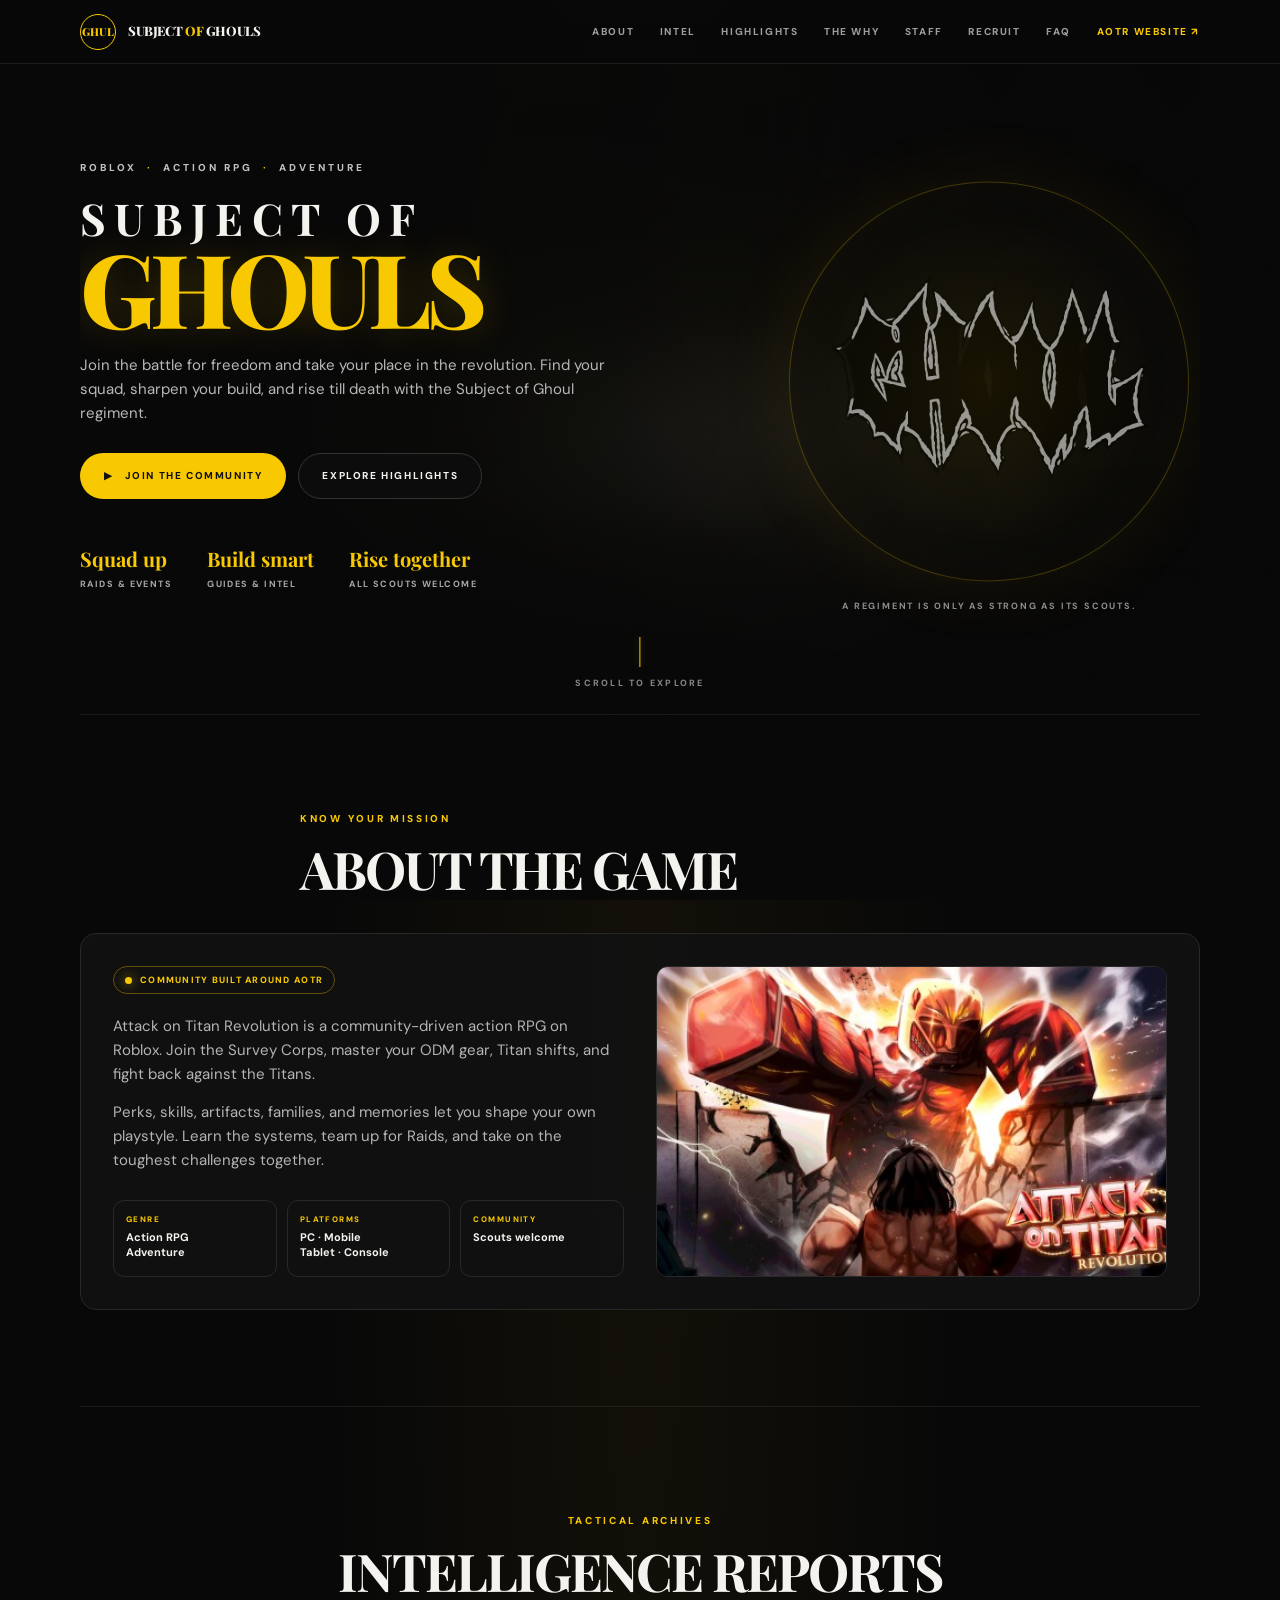
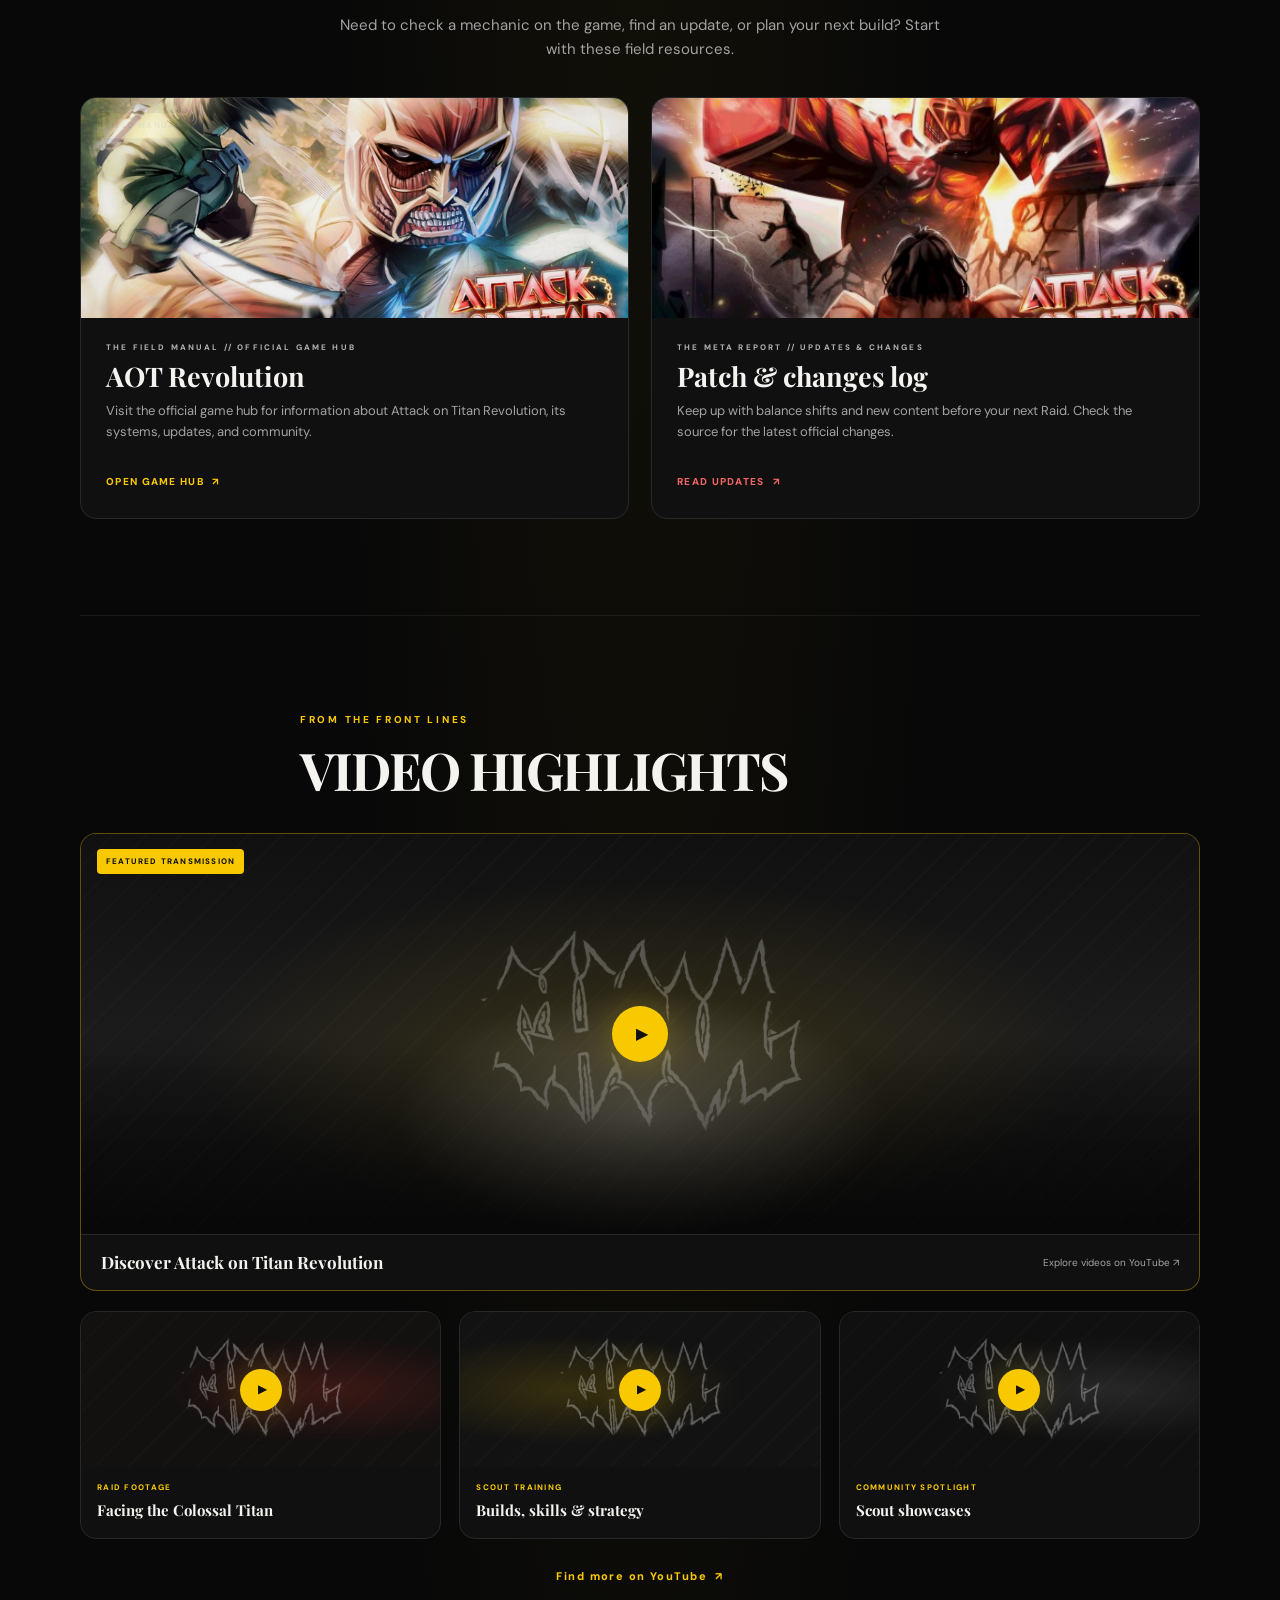
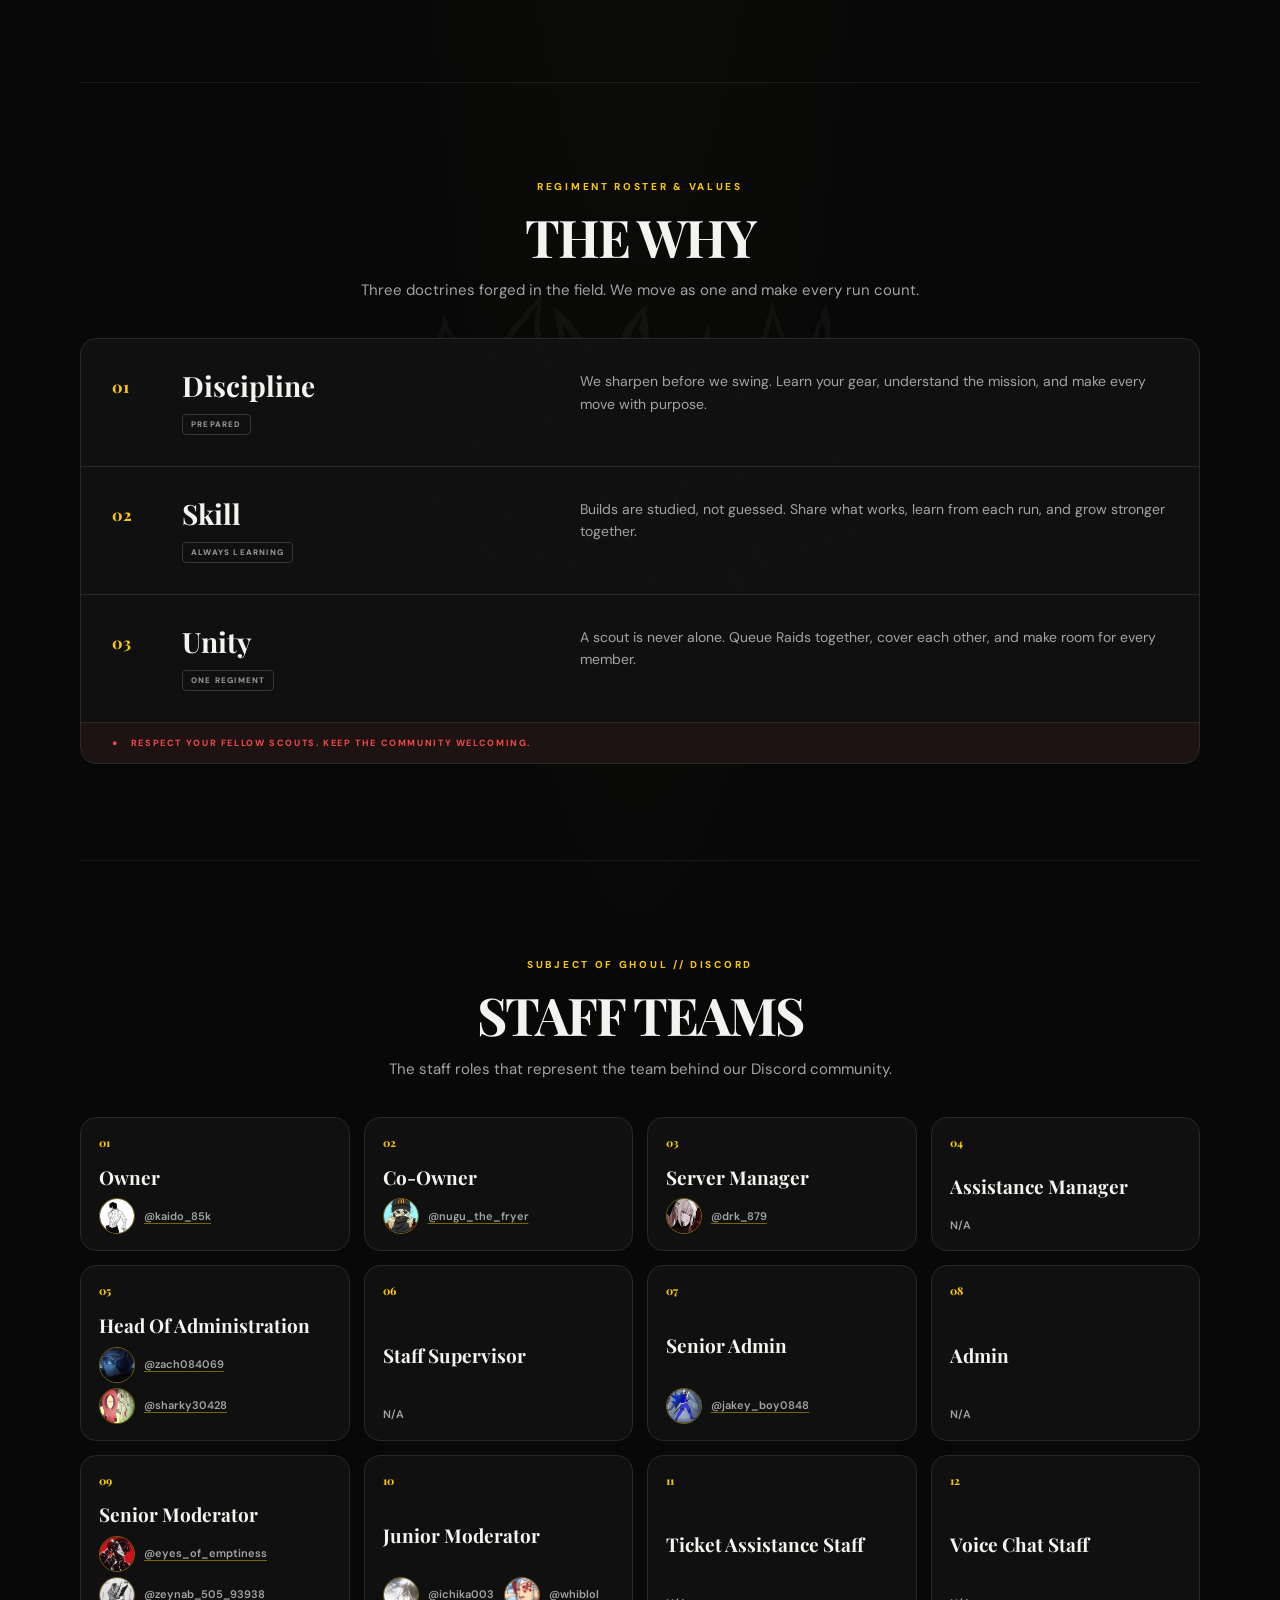
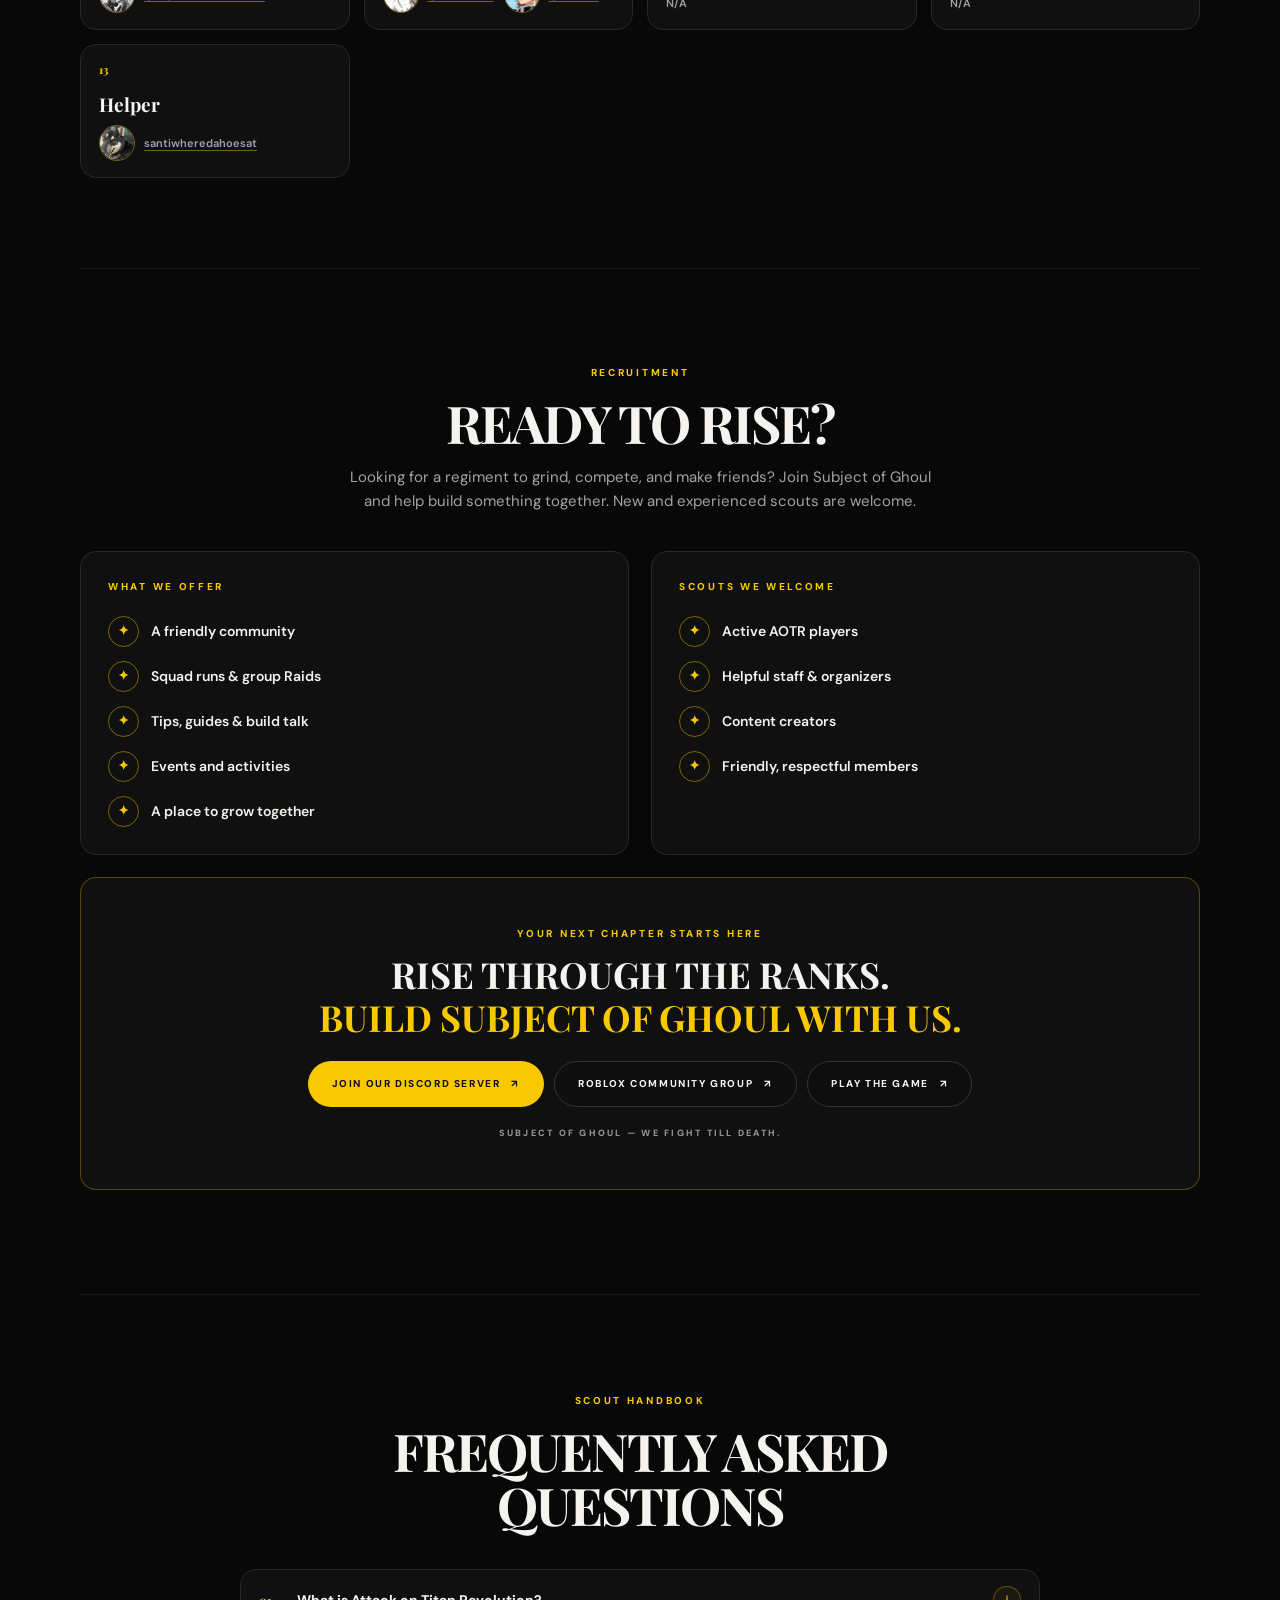
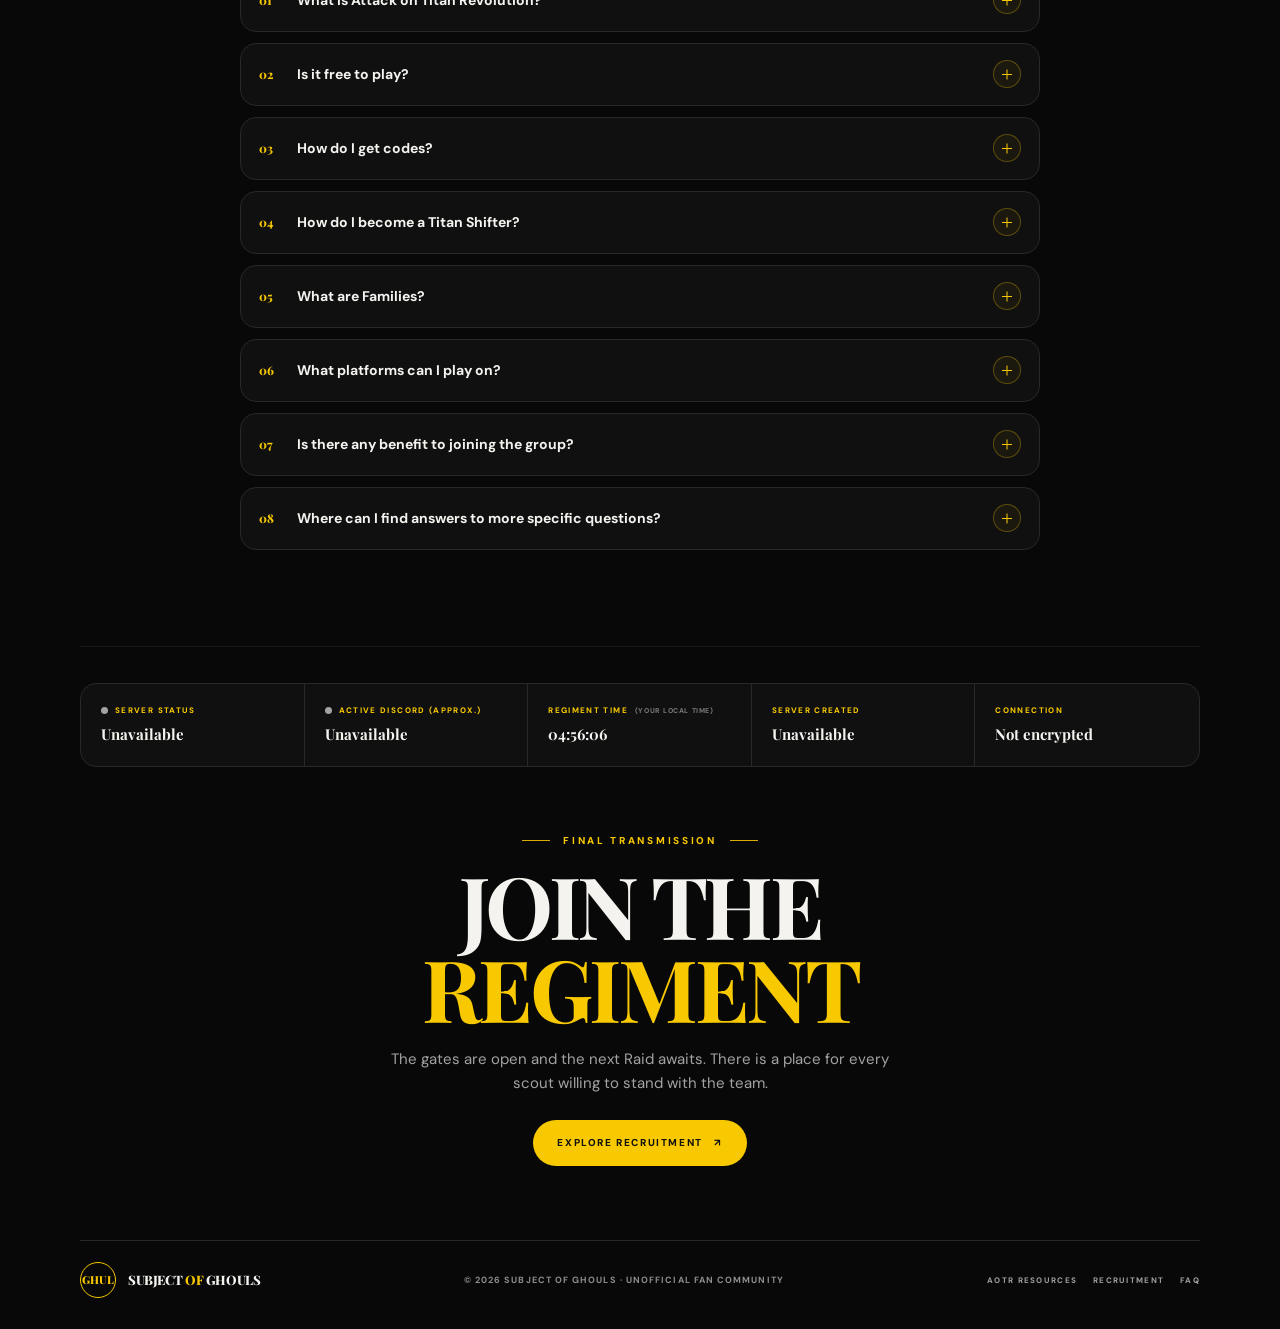
==== commit 8f796565: "reaching" ====
--- a/HTML/index.html
+++ b/HTML/index.html
@@ -241,35 +241,35 @@
       <div class="faq-list">
         <details class="faq-item panel">
           <summary><span class="faq-number">01</span><span>What is Attack on Titan Revolution?</span><span class="faq-plus" aria-hidden="true"></span></summary>
-          <p>Attack on Titan Revolution is an action RPG experience on Roblox inspired by the Attack on Titan anime. Visit the official game hub for more details.</p>
+          <div class="faq-answer"><p>Attack on Titan Revolution is an action RPG experience on Roblox inspired by the Attack on Titan anime. Visit the official game hub for more details.</p></div>
         </details>
         <details class="faq-item panel">
           <summary><span class="faq-number">02</span><span>Is it free to play?</span><span class="faq-plus" aria-hidden="true"></span></summary>
-          <p>Yes, the game is free to play. If you encounter a copy of this game which you pay to play, please report it to the official game support team.</p>
+          <div class="faq-answer"><p>Yes, the game is free to play. If you encounter a copy of this game which you pay to play, please report it to the official game support team.</p></div>
         </details>
         <details class="faq-item panel">
           <summary><span class="faq-number">03</span><span>How do I get codes?</span><span class="faq-plus" aria-hidden="true"></span></summary>
-          <p>Codes and their availability can change over time. Check official AOTR announcements and the game's community channels for current codes or our discord server.</p>
+          <div class="faq-answer"><p>Codes and their availability can change over time. Check official AOTR announcements and the game's community channels for current codes or our discord server.</p></div>
         </details>
         <details class="faq-item panel">
           <summary><span class="faq-number">04</span><span>How do I become a Titan Shifter?</span><span class="faq-plus" aria-hidden="true"></span></summary>
-          <p>You can become a Titan Shifter by getting a Titan serum which can be obtained by playing raids or aberrant missions.</p>
+          <div class="faq-answer"><p>You can become a Titan Shifter by getting a Titan serum which can be obtained by playing raids or aberrant missions.</p></div>
         </details>
         <details class="faq-item panel">
           <summary><span class="faq-number">05</span><span>What are Families?</span><span class="faq-plus" aria-hidden="true"></span></summary>
-          <p>Families are part of AOTR's character use in progression. The rare families have unique stats and buffs to your journey. Their effects and availability may change, so check the current in-game information.</p>
+          <div class="faq-answer"><p>Families are part of AOTR's character use in progression. The rare families have unique stats and buffs to your journey. Their effects and availability may change, so check the current in-game information.</p></div>
         </details>
         <details class="faq-item panel">
           <summary><span class="faq-number">06</span><span>What platforms can I play on?</span><span class="faq-plus" aria-hidden="true"></span></summary>
-          <p>This game is available across multiple devices. Check the Roblox listing and your device's compatibility for the latest platform support.</p>
+          <div class="faq-answer"><p>This game is available across multiple devices. Check the Roblox listing and your device's compatibility for the latest platform support.</p></div>
         </details>
         <details class="faq-item panel">
           <summary><span class="faq-number">07</span><span>Is there any benefit to joining the group?</span><span class="faq-plus" aria-hidden="true"></span></summary>
-          <p>Join Subject of Ghoul to find other players, coordinate group activities, and share tips with the community.</p>
+          <div class="faq-answer"><p>Join Subject of Ghoul to find other players, coordinate group activities, and share tips with the community.</p></div>
         </details>
         <details class="faq-item panel">
           <summary><span class="faq-number">08</span><span>Where can I find answers to more specific questions?</span><span class="faq-plus" aria-hidden="true"></span></summary>
-          <p>Start with the official AOTR website and game community discord server. You can also ask fellow scouts in our regiment discord server.</p>
+          <div class="faq-answer"><p>Start with the official AOTR website and game community discord server. You can also ask fellow scouts in our regiment discord server.</p></div>
         </details>
       </div>
     </section>
--- a/CSS/style.css
+++ b/CSS/style.css
@@ -440,6 +440,21 @@
   width: 1px;
   height: 30px;
   background: var(--gold);
+  box-shadow: 0 0 8px rgba(248, 201, 0, 0.35);
+  animation: scroll-cue-glow 2.4s ease-in-out infinite;
+}
+
+@keyframes scroll-cue-glow {
+  0%,
+  100% {
+    opacity: 0.45;
+    box-shadow: 0 0 3px rgba(248, 201, 0, 0.2);
+  }
+
+  50% {
+    opacity: 1;
+    box-shadow: 0 0 15px rgba(248, 201, 0, 0.9);
+  }
 }
 
 .page-section {
@@ -533,6 +548,16 @@
   padding: 12px;
   border: 1px solid var(--border);
   border-radius: 11px;
+  transition: border-color 180ms ease, background-color 180ms ease, box-shadow 180ms ease, transform 180ms ease;
+}
+
+@media (hover: hover) {
+  .game-facts > div:hover {
+    transform: translateY(-3px);
+    border-color: rgba(248, 201, 0, 0.56);
+    background-color: rgba(248, 201, 0, 0.035);
+    box-shadow: 0 0 18px rgba(248, 201, 0, 0.11);
+  }
 }
 
 .game-facts span,
@@ -1120,6 +1145,15 @@
 
 .faq-item {
   overflow: hidden;
+  transition: border-color 180ms ease, box-shadow 180ms ease, background-color 180ms ease;
+}
+
+@media (hover: hover) {
+  .faq-item:hover {
+    border-color: rgba(248, 201, 0, 0.48);
+    background-color: rgba(20, 19, 14, 0.96);
+    box-shadow: 0 0 20px rgba(248, 201, 0, 0.1);
+  }
 }
 
 .faq-item summary {
@@ -1135,6 +1169,11 @@
   list-style: none;
 }
 
+.faq-enhanced .faq-item summary {
+  position: relative;
+  z-index: 1;
+}
+
 .faq-item summary::-webkit-details-marker {
   display: none;
 }
@@ -1148,37 +1187,72 @@
 
 .faq-plus {
   position: relative;
-  width: 16px;
-  height: 16px;
+  display: grid;
+  width: 28px;
+  height: 28px;
+  place-items: center;
   justify-self: end;
+  border: 1px solid rgba(248, 201, 0, 0.3);
+  border-radius: 50%;
+  background: rgba(248, 201, 0, 0.045);
+  transition: border-color 220ms ease, background-color 220ms ease, box-shadow 220ms ease, transform 300ms cubic-bezier(0.2, 0.8, 0.2, 1);
 }
 
 .faq-plus::before,
 .faq-plus::after {
-  position: absolute;
-  top: 50%;
-  left: 50%;
-  width: 12px;
-  height: 1.5px;
+  position: relative;
+  grid-area: 1 / 1;
+  width: 10px;
+  height: 1px;
   background: var(--gold);
   content: "";
-  transform: translate(-50%, -50%);
-  transition: transform 180ms ease;
+  transition: transform 260ms cubic-bezier(0.2, 0.8, 0.2, 1), opacity 180ms ease, box-shadow 220ms ease;
 }
 
 .faq-plus::after {
-  transform: translate(-50%, -50%) rotate(90deg);
-}
-
+  transform: rotate(90deg);
+}
+
+.faq-enhanced .faq-item[open] .faq-plus,
+.faq-item[open] .faq-plus {
+  transform: rotate(135deg);
+  border-color: rgba(248, 201, 0, 0.76);
+  background: rgba(248, 201, 0, 0.12);
+  box-shadow: 0 0 18px rgba(248, 201, 0, 0.17);
+}
+
+.faq-item[open] .faq-plus::before,
 .faq-item[open] .faq-plus::after {
-  transform: translate(-50%, -50%);
-}
-
-.faq-item > p {
+  box-shadow: 0 0 7px rgba(248, 201, 0, 0.75);
+}
+
+.faq-item[open] .faq-plus::after {
+  transform: rotate(0);
+}
+
+.faq-enhanced .faq-item[open] summary > span:nth-child(2) {
+  color: var(--gold);
+}
+
+.faq-answer {
+  overflow: hidden;
+}
+
+.faq-enhanced .faq-item:not([open]) > .faq-answer {
+  display: none;
+}
+
+.faq-answer > p {
   max-width: 680px;
-  margin: -2px 46px 19px 56px;
+  margin: 0 46px 0 56px;
+  padding: 0 0 19px;
   color: var(--muted);
   font-size: 13px;
+  line-height: 1.75;
+}
+
+.faq-enhanced .faq-item[open] .faq-answer > p {
+  padding-top: 2px;
 }
 
 .site-footer {
@@ -1618,7 +1692,7 @@
     font-size: 13px;
   }
 
-  .faq-item > p {
+  .faq-answer > p {
     margin-inline: 49px 18px;
   }
 
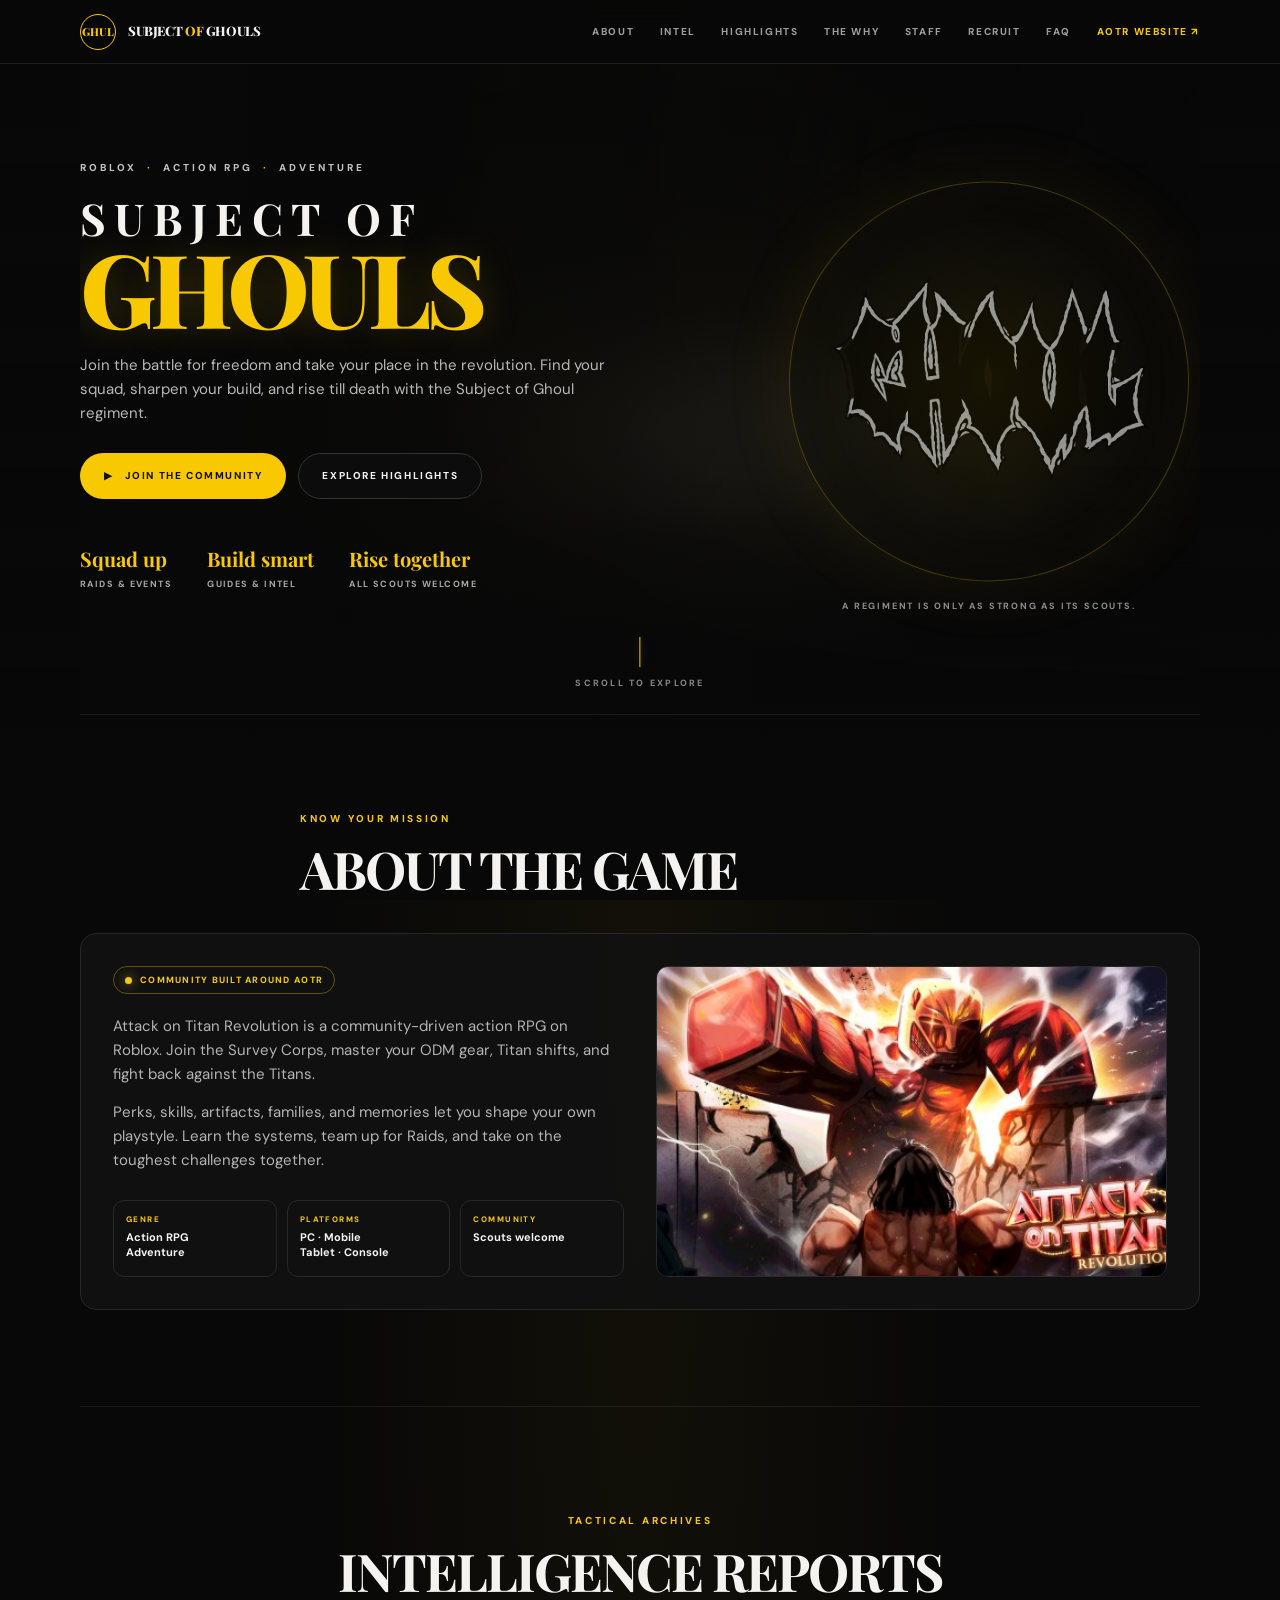
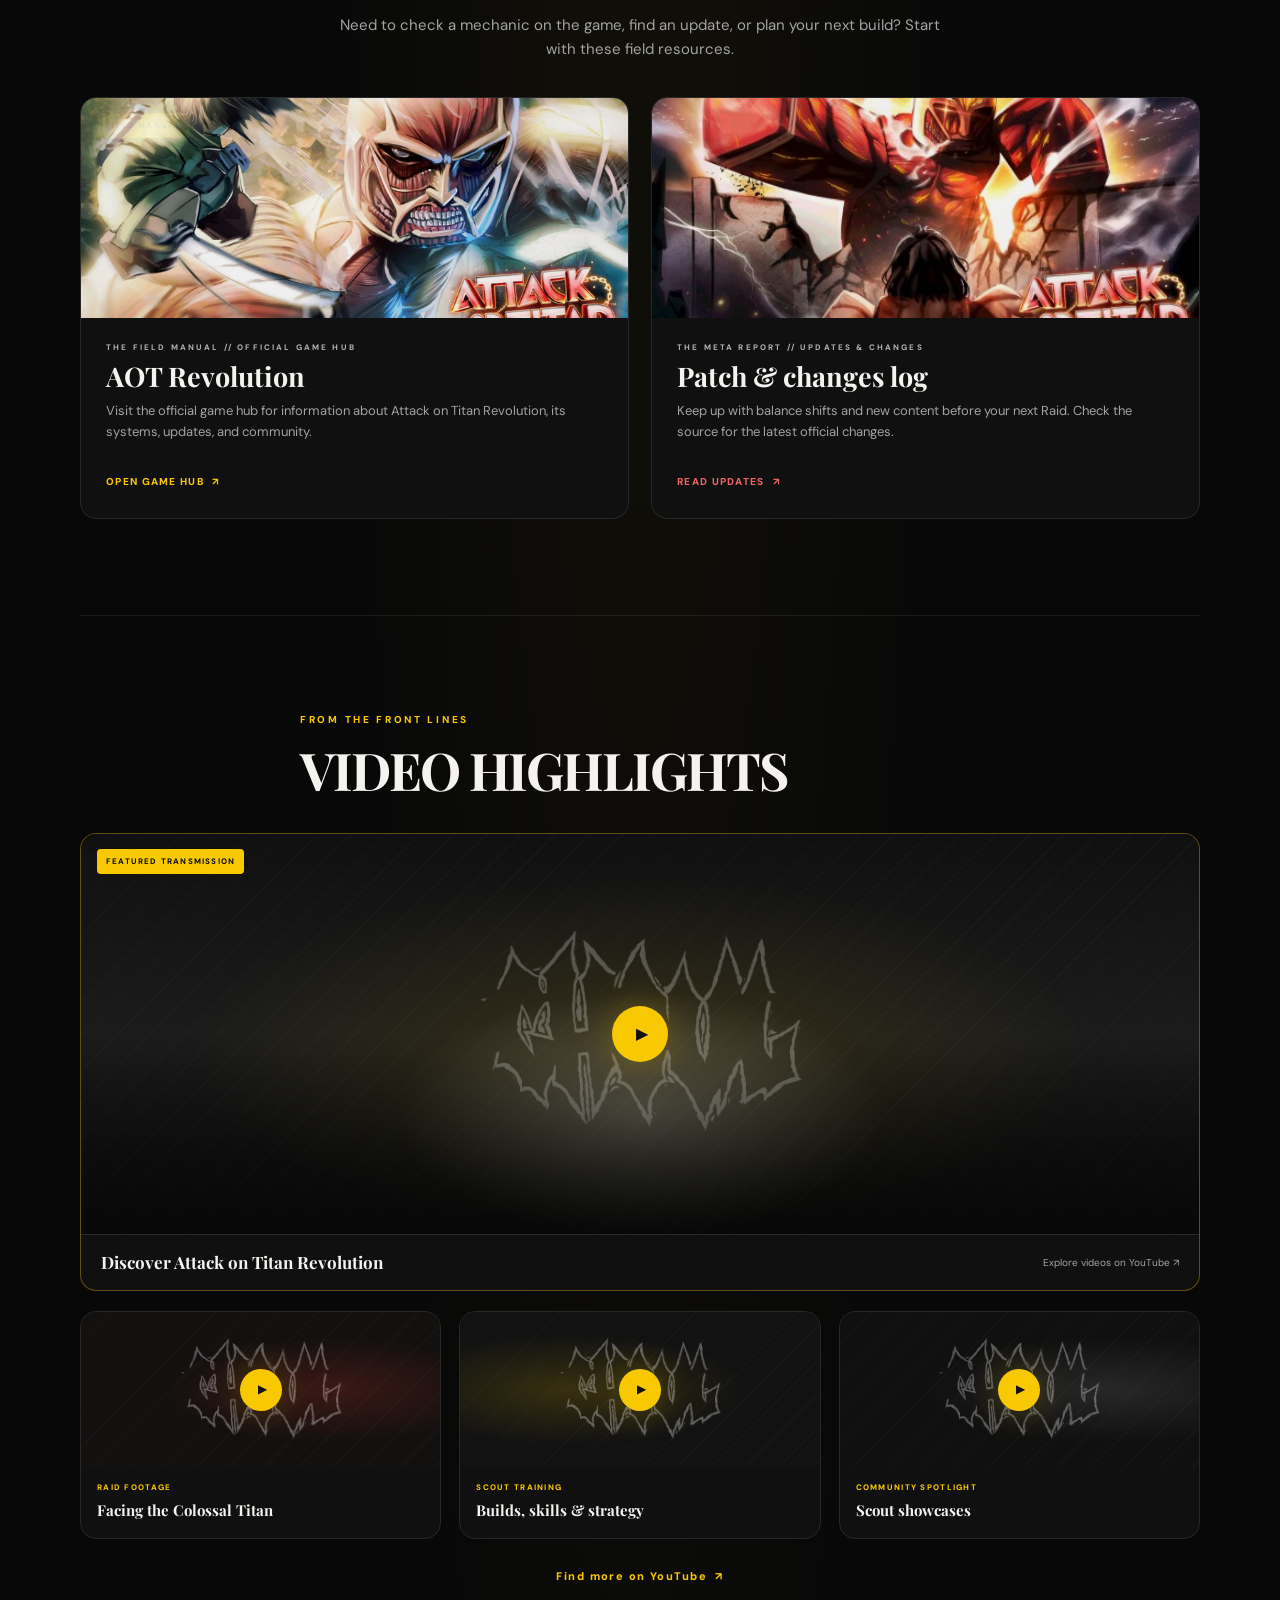
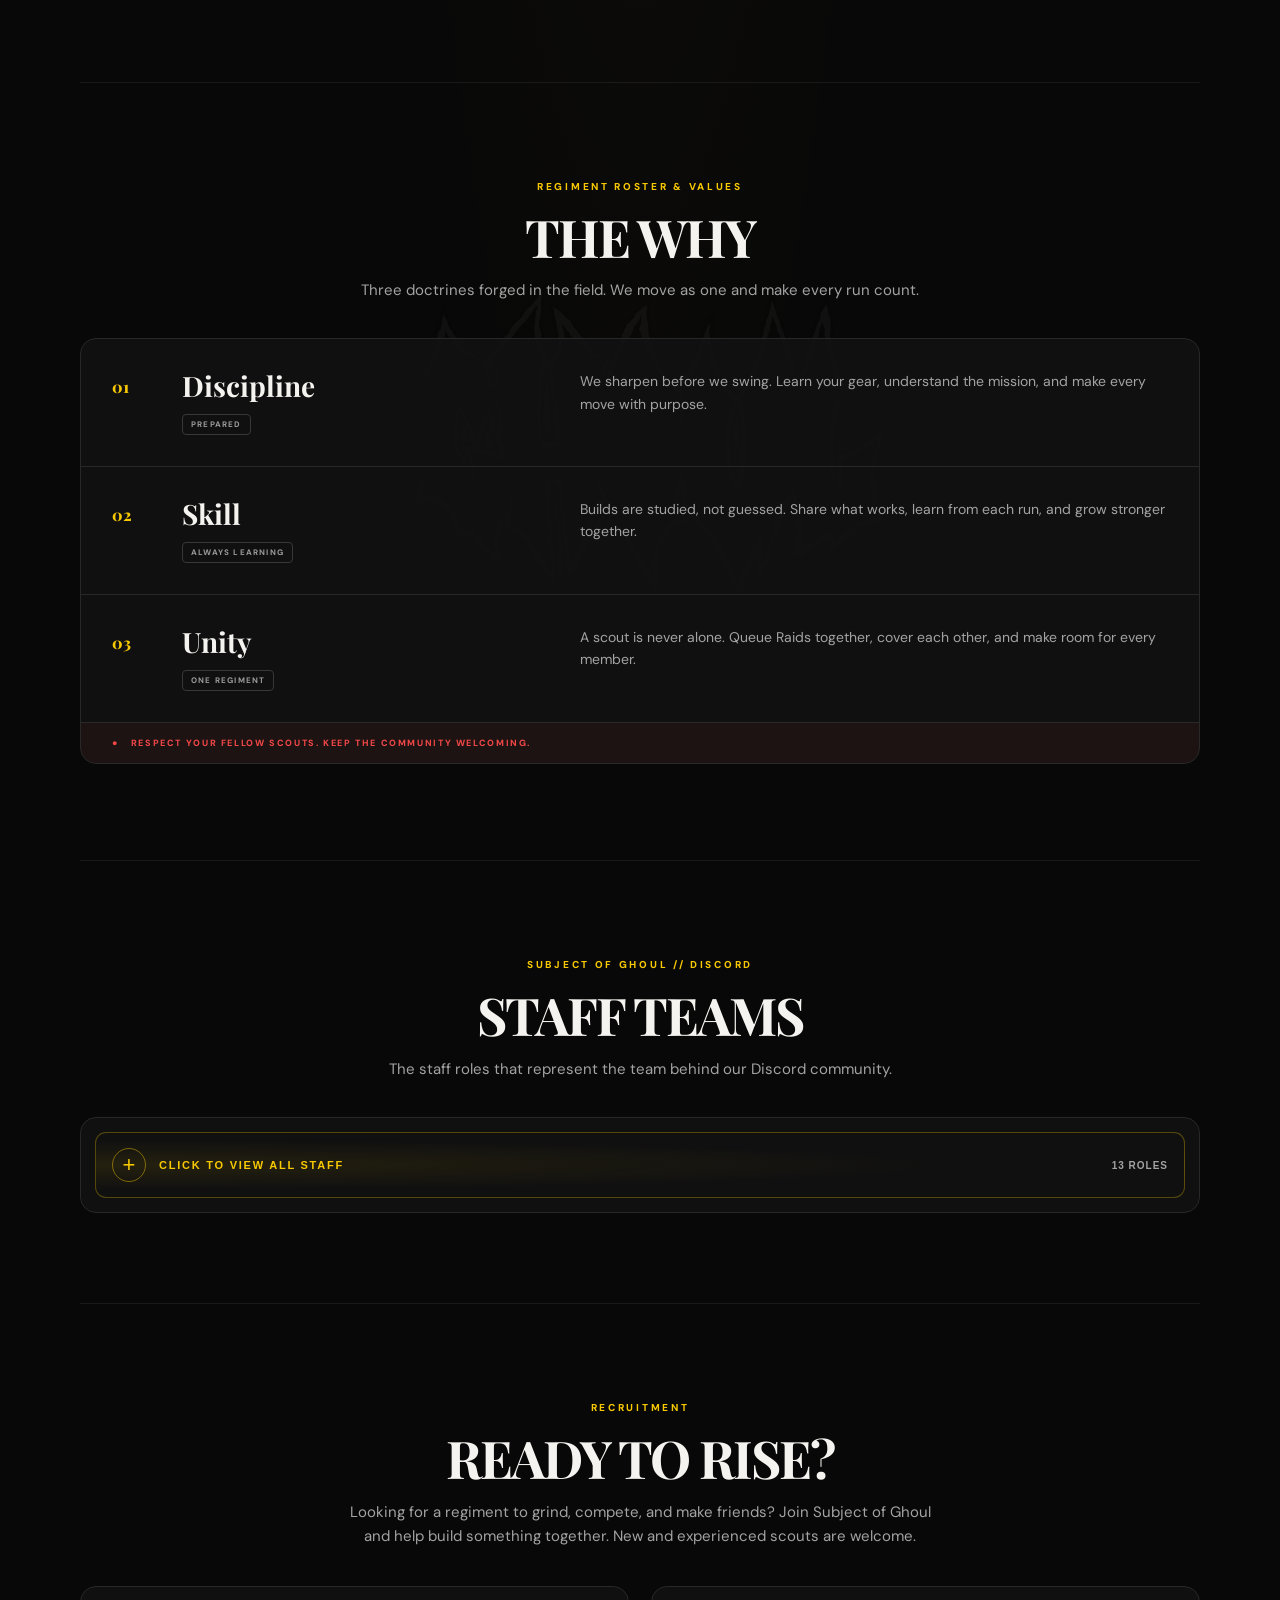
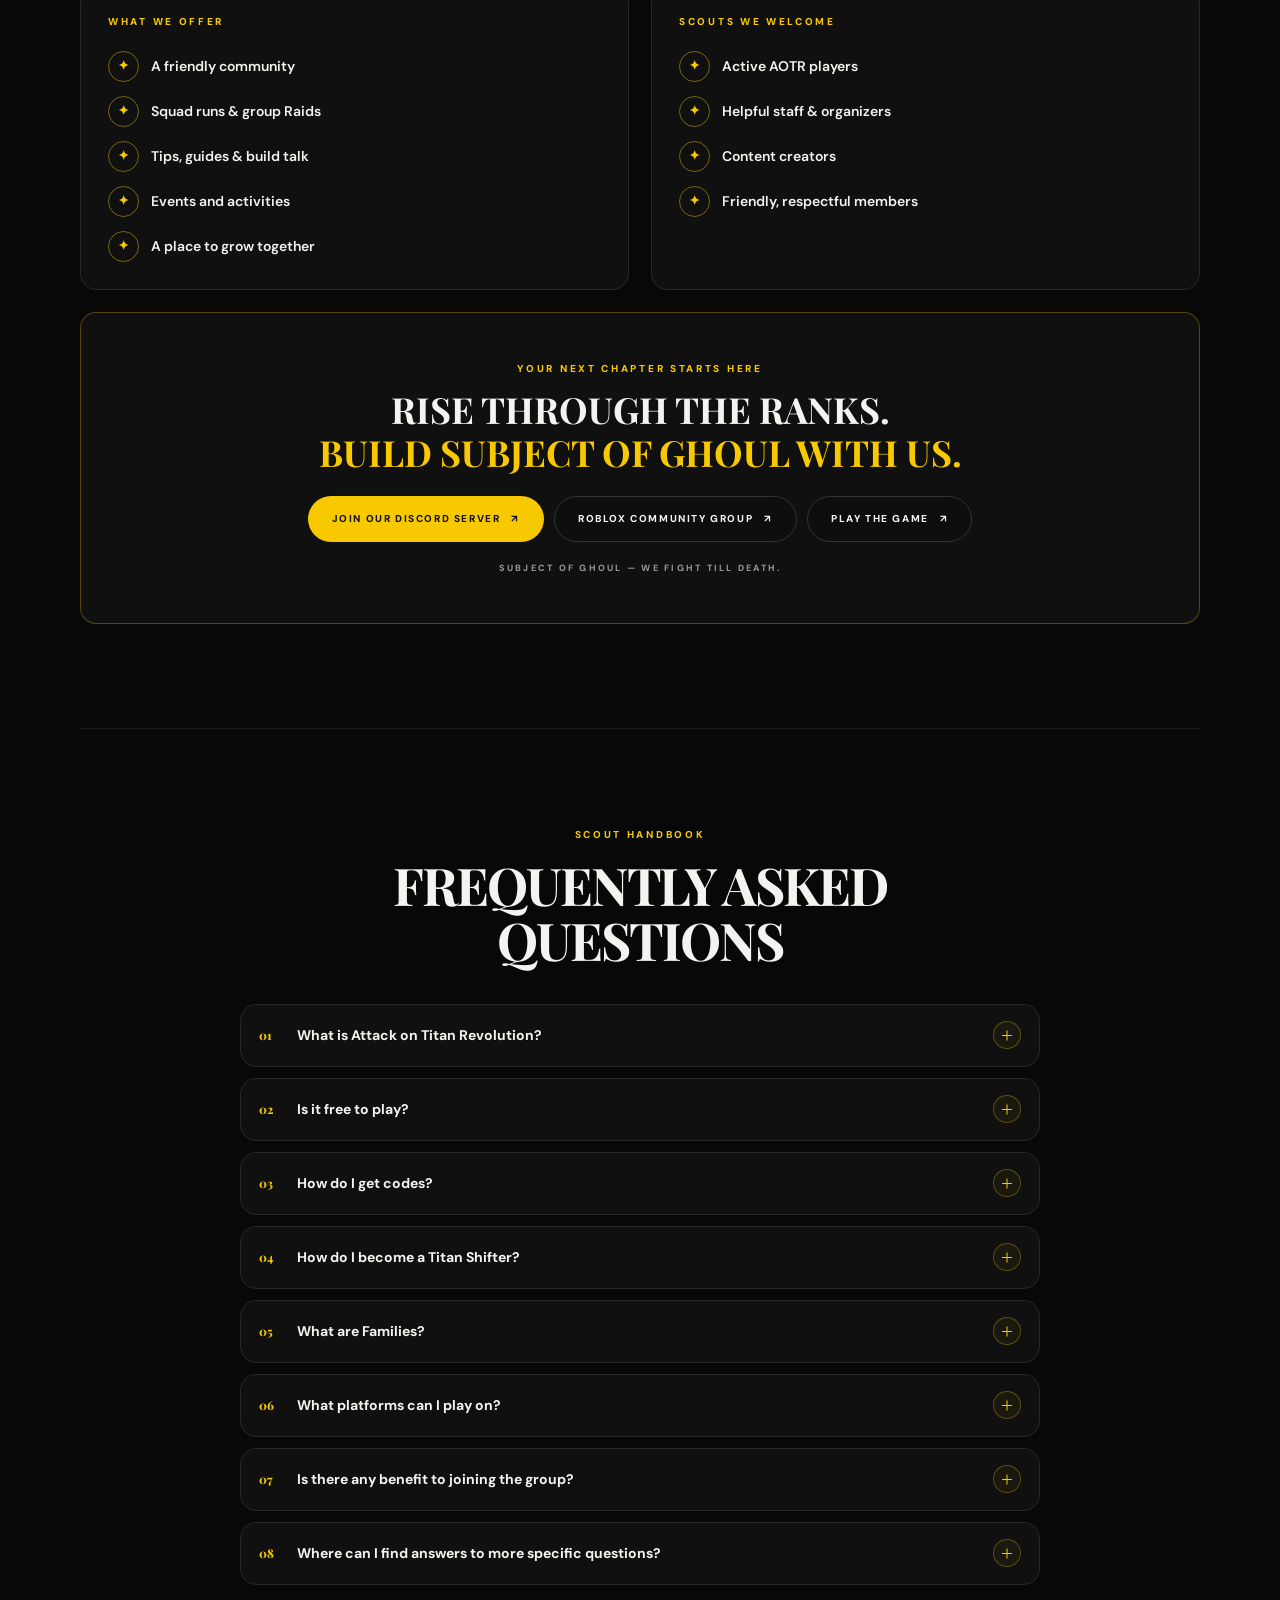
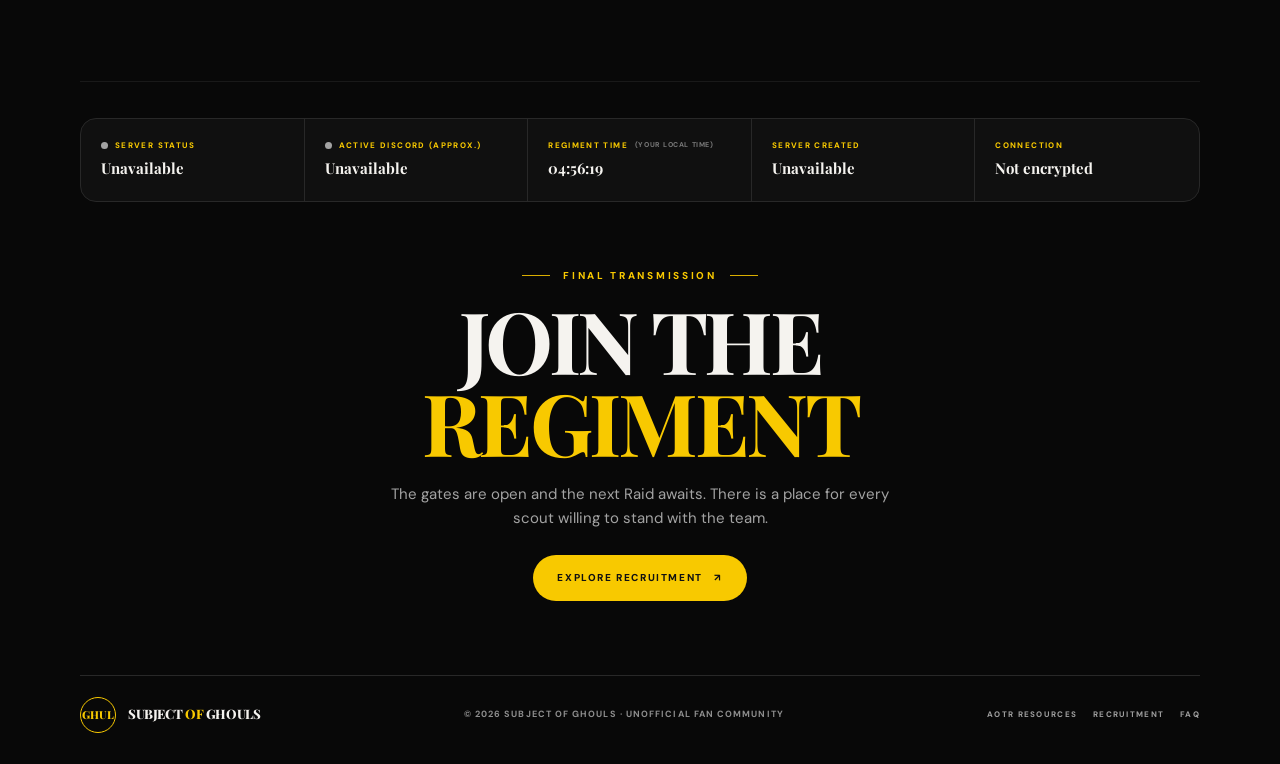
==== commit fb168775: "hmm" ====
--- a/HTML/index.html
+++ b/HTML/index.html
@@ -24,14 +24,14 @@
     </button>
 
     <nav class="site-nav" id="site-navigation" aria-label="Main navigation">
-      <a href="#about">About</a>
-      <a href="#reports">Intel</a>
-      <a href="#highlights">Highlights</a>
-      <a href="#doctrine">The why</a>
-      <a href="#staff">Staff</a>
-      <a href="#recruit">Recruit</a>
-      <a href="#faq">FAQ</a>
-      <a class="nav-external" href="https://www.aotrevolution.com/" target="_blank" rel="noreferrer">AOTR website <span aria-hidden="true">↗</span></a>
+      <a href="#about"><span class="nav-link-text">About</span></a>
+      <a href="#reports"><span class="nav-link-text">Intel</span></a>
+      <a href="#highlights"><span class="nav-link-text">Highlights</span></a>
+      <a href="#doctrine"><span class="nav-link-text">The why</span></a>
+      <a href="#staff"><span class="nav-link-text">Staff</span></a>
+      <a href="#recruit"><span class="nav-link-text">Recruit</span></a>
+      <a href="#faq"><span class="nav-link-text">FAQ</span></a>
+      <a class="nav-external" href="https://www.aotrevolution.com/" target="_blank" rel="noreferrer"><span class="nav-link-text">AOTR website</span> <span aria-hidden="true">↗</span></a>
     </nav>
   </header>
 
@@ -177,7 +177,13 @@
         <h2>Staff teams</h2>
         <p>The staff roles that represent the team behind our Discord community.</p>
       </div>
-      <ol class="staff-grid" aria-label="Discord staff roles">
+      <div class="staff-roster panel">
+        <button class="staff-roster-toggle" type="button" aria-expanded="false" aria-controls="staff-grid">
+          <span class="staff-toggle-icon" aria-hidden="true">+</span>
+          <span class="staff-toggle-label">Click to view all staff</span>
+          <span class="staff-toggle-count">13 roles</span>
+        </button>
+        <ol class="staff-grid" id="staff-grid" aria-label="Discord staff roles">
         <li class="staff-card panel"><span class="staff-index">01</span><h3>Owner</h3><p class="staff-members"><a class="staff-profile" href="https://discord.com/users/1333084356469719126" target="_blank" rel="noopener noreferrer"><img class="staff-avatar" data-discord-user-id="1333084356469719126" src="../images/kaido-avatar.png" alt="">@kaido_85k</a></p></li>
         <li class="staff-card panel"><span class="staff-index">02</span><h3>Co-owner</h3><p class="staff-members"><a class="staff-profile" href="https://discord.com/users/1155508137281990786" target="_blank" rel="noopener noreferrer"><img class="staff-avatar" data-discord-user-id="1155508137281990786" src="../images/nugu-avatar.webp" alt="">@nugu_the_fryer</a></p></li>
         <li class="staff-card panel"><span class="staff-index">03</span><h3>Server manager</h3><p class="staff-members"><a class="staff-profile" href="https://discord.com/users/1020798742699450458" target="_blank" rel="noopener noreferrer"><img class="staff-avatar" data-discord-user-id="1020798742699450458" src="../images/drk-avatar.webp" alt="">@drk_879</a></p></li>
@@ -191,7 +197,8 @@
         <li class="staff-card panel"><span class="staff-index">11</span><h3>Ticket assistance staff</h3><p class="staff-members">N/A</p></li>
         <li class="staff-card panel"><span class="staff-index">12</span><h3>Voice chat staff</h3><p class="staff-members">N/A</p></li>
         <li class="staff-card panel"><span class="staff-index">13</span><h3>Helper</h3><p class="staff-members"><a class="staff-profile" href="https://discord.com/users/1235919266587475990" target="_blank" rel="noopener noreferrer" aria-label="Open Helper's Discord profile"><img class="staff-avatar" data-discord-user-id="1235919266587475990" src="../images/santiwheredahoesat.webp" alt="">santiwheredahoesat</a></p></li>
-      </ol>
+        </ol>
+      </div>
     </section>
 
     <section class="page-section recruit-section section-shell" id="recruit">
--- a/CSS/style.css
+++ b/CSS/style.css
@@ -36,6 +36,43 @@
   line-height: 1.6;
 }
 
+@keyframes gold-text-pulse {
+  0%,
+  100% {
+    text-shadow: 0 0 0 rgba(248, 201, 0, 0);
+  }
+
+  50% {
+    text-shadow: 0 0 9px rgba(248, 201, 0, 0.62), 0 0 20px rgba(248, 201, 0, 0.22);
+  }
+}
+
+.eyebrow,
+.layout-preview-bar a[aria-current="page"],
+.brand-mark,
+.brand-name span,
+.site-nav .nav-external,
+.hero .eyebrow span,
+.hero h1 strong,
+.hero-facts strong,
+.status-pill,
+.game-facts span,
+.text-link,
+.more-link,
+.video-caption span,
+.doctrine-number,
+.staff-index,
+.staff-toggle-icon,
+.staff-members a:hover,
+.list-icon,
+.faq-number,
+.faq-enhanced .faq-item[open] summary > span:nth-child(2),
+.footer-status .metric-label,
+.footer-cta h2 span,
+.recruit-callout h3 span {
+  animation: gold-text-pulse 3.2s ease-in-out infinite;
+}
+
 body.layout-preview-active {
   display: grid;
   min-width: 320px;
@@ -966,13 +1003,97 @@
   padding-bottom: 90px;
 }
 
+.staff-roster {
+  padding: 14px;
+  overflow: hidden;
+}
+
+.staff-roster-toggle {
+  display: flex;
+  width: 100%;
+  min-height: 66px;
+  align-items: center;
+  gap: 13px;
+  padding: 12px 16px;
+  border: 1px solid rgba(248, 201, 0, 0.3);
+  border-radius: 11px;
+  color: var(--text);
+  background:
+    radial-gradient(ellipse at 0% 50%, rgba(248, 201, 0, 0.09), transparent 55%),
+    #101010;
+  cursor: pointer;
+  text-align: left;
+  transition: border-color 220ms ease, box-shadow 220ms ease, background-color 220ms ease;
+}
+
+.staff-roster-toggle:hover,
+.staff-roster-toggle[aria-expanded="true"] {
+  border-color: rgba(248, 201, 0, 0.68);
+  box-shadow: 0 0 24px rgba(248, 201, 0, 0.12);
+}
+
+.staff-toggle-icon {
+  display: grid;
+  width: 34px;
+  height: 34px;
+  flex: 0 0 auto;
+  place-items: center;
+  border: 1px solid rgba(248, 201, 0, 0.45);
+  border-radius: 50%;
+  color: var(--gold);
+  font-size: 22px;
+  line-height: 1;
+  transition: transform 300ms ease, background-color 220ms ease, box-shadow 220ms ease;
+}
+
+.staff-roster-toggle[aria-expanded="true"] .staff-toggle-icon {
+  transform: rotate(45deg);
+  background: rgba(248, 201, 0, 0.1);
+  box-shadow: 0 0 14px rgba(248, 201, 0, 0.2);
+}
+
+.staff-toggle-label {
+  color: var(--gold);
+  font-size: 11px;
+  font-weight: 800;
+  letter-spacing: 0.16em;
+  text-transform: uppercase;
+  animation: gold-text-pulse 3.2s ease-in-out infinite;
+}
+
+.staff-toggle-count {
+  margin-left: auto;
+  color: var(--muted);
+  font-size: 10px;
+  font-weight: 700;
+  letter-spacing: 0.1em;
+  text-transform: uppercase;
+}
+
 .staff-grid {
   display: grid;
   grid-template-columns: repeat(4, minmax(0, 1fr));
   gap: 14px;
   margin: 0;
-  padding: 0;
+  padding: 0 0 4px;
   list-style: none;
+  max-height: 4000px;
+  opacity: 1;
+  overflow: hidden;
+  transition:
+    max-height 1400ms cubic-bezier(0.2, 0.8, 0.2, 1),
+    opacity 650ms ease,
+    padding 900ms ease;
+}
+
+.staff-roster.is-collapsed .staff-grid {
+  max-height: 0;
+  padding-bottom: 0;
+  opacity: 0;
+}
+
+.staff-grid[aria-hidden="true"] {
+  visibility: hidden;
 }
 
 .staff-card {
@@ -1458,44 +1579,86 @@
     border-radius: 50%;
     background: transparent;
     cursor: pointer;
+    transition: border-color 320ms ease, background-color 320ms ease, box-shadow 320ms ease, transform 420ms ease;
+  }
+
+  .menu-toggle:hover,
+  .menu-toggle[aria-expanded="true"] {
+    transform: rotate(90deg);
+    border-color: var(--gold);
+    background: rgba(248, 201, 0, 0.08);
+    box-shadow: 0 0 18px rgba(248, 201, 0, 0.2);
   }
 
   .menu-toggle span {
     width: 15px;
     height: 1px;
     background: var(--gold);
-    transition: transform 180ms ease;
+    transition: width 320ms ease, transform 420ms ease;
   }
 
   .menu-toggle[aria-expanded="true"] span:first-child {
+    width: 17px;
     transform: translateY(3.5px) rotate(45deg);
   }
 
   .menu-toggle[aria-expanded="true"] span:last-child {
+    width: 17px;
     transform: translateY(-3.5px) rotate(-45deg);
   }
 
   .site-nav {
     position: absolute;
+    z-index: 1;
     top: calc(100% + 1px);
     right: 0;
     left: 0;
-    display: none;
+    display: grid;
     align-items: stretch;
     gap: 0;
     padding: 8px 18px 17px;
     border-bottom: 1px solid var(--border);
-    background: rgba(8, 8, 8, 0.98);
+    background:
+      radial-gradient(ellipse at 50% 0%, rgba(248, 201, 0, 0.055), transparent 60%),
+      #080808;
+    box-shadow: 0 20px 36px rgba(0, 0, 0, 0.72), 0 1px 0 rgba(248, 201, 0, 0.08);
+    height: 0;
+    max-height: min(80vh, 520px);
+    overflow: hidden;
+    opacity: 0;
+    transform: perspective(900px) rotateX(-12deg);
+    transform-origin: top center;
+    transition:
+      height 1100ms ease-in-out,
+      opacity 800ms ease-in-out,
+      transform 1100ms ease-in-out,
+      visibility 0s linear 1100ms;
+    visibility: hidden;
+    backface-visibility: hidden;
   }
 
   .site-nav.is-open {
-    display: grid;
+    height: var(--nav-expanded-height, min(80vh, 520px));
+    overflow-y: auto;
+    opacity: 1;
+    transform: perspective(900px) rotateX(0);
+    transition-delay: 0s;
+    visibility: visible;
   }
 
   .site-nav a {
     padding: 13px 4px;
     border-bottom: 1px solid rgba(255, 255, 255, 0.06);
     font-size: 10px;
+  }
+
+  .site-nav.is-open .nav-link-text {
+    display: inline-block;
+    animation-name: nav-text-write;
+    animation-duration: var(--nav-type-duration, 320ms);
+    animation-delay: var(--nav-type-delay, 0ms);
+    animation-timing-function: steps(var(--nav-type-steps, 16), end);
+    animation-fill-mode: both;
   }
 
   .site-nav a:last-child {
@@ -1769,6 +1932,16 @@
 
   .video-art {
     min-height: 160px;
+  }
+}
+
+@keyframes nav-text-write {
+  from {
+    clip-path: inset(0 100% 0 0);
+  }
+
+  to {
+    clip-path: inset(0);
   }
 }
 
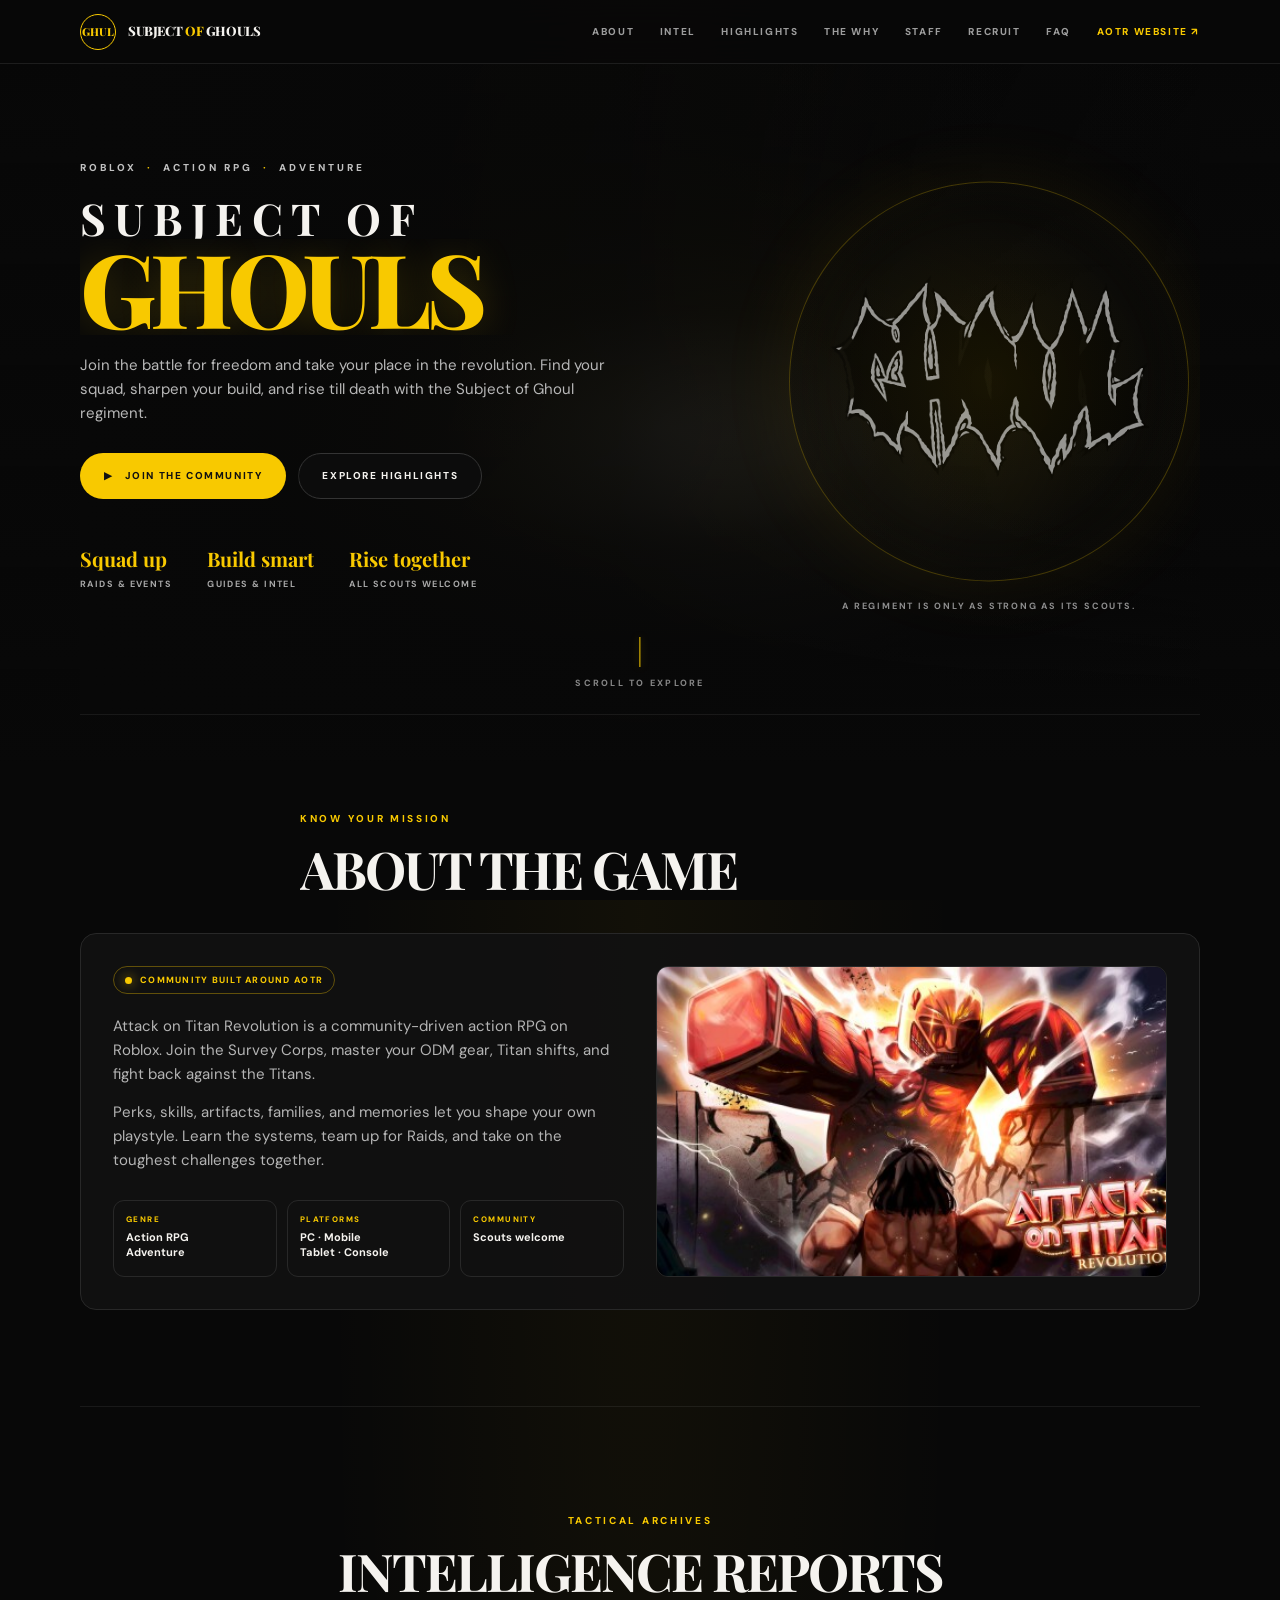
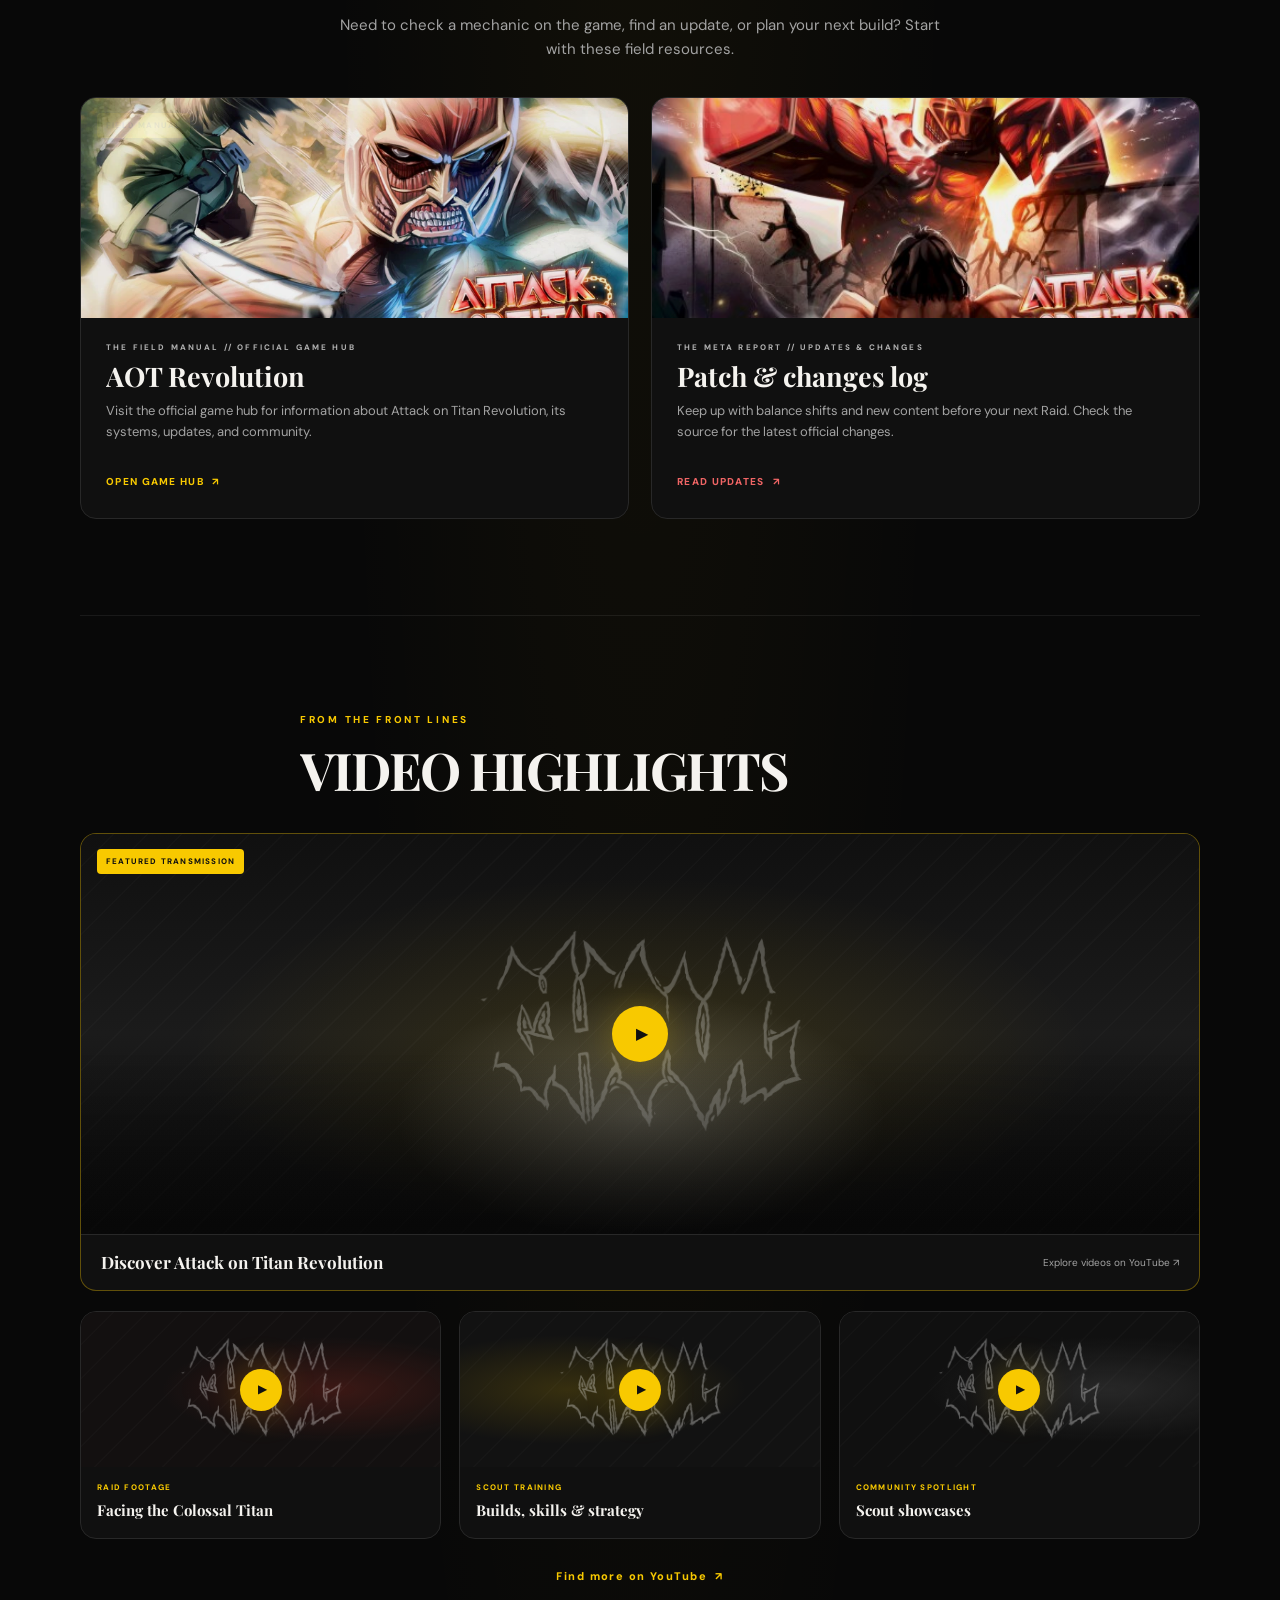
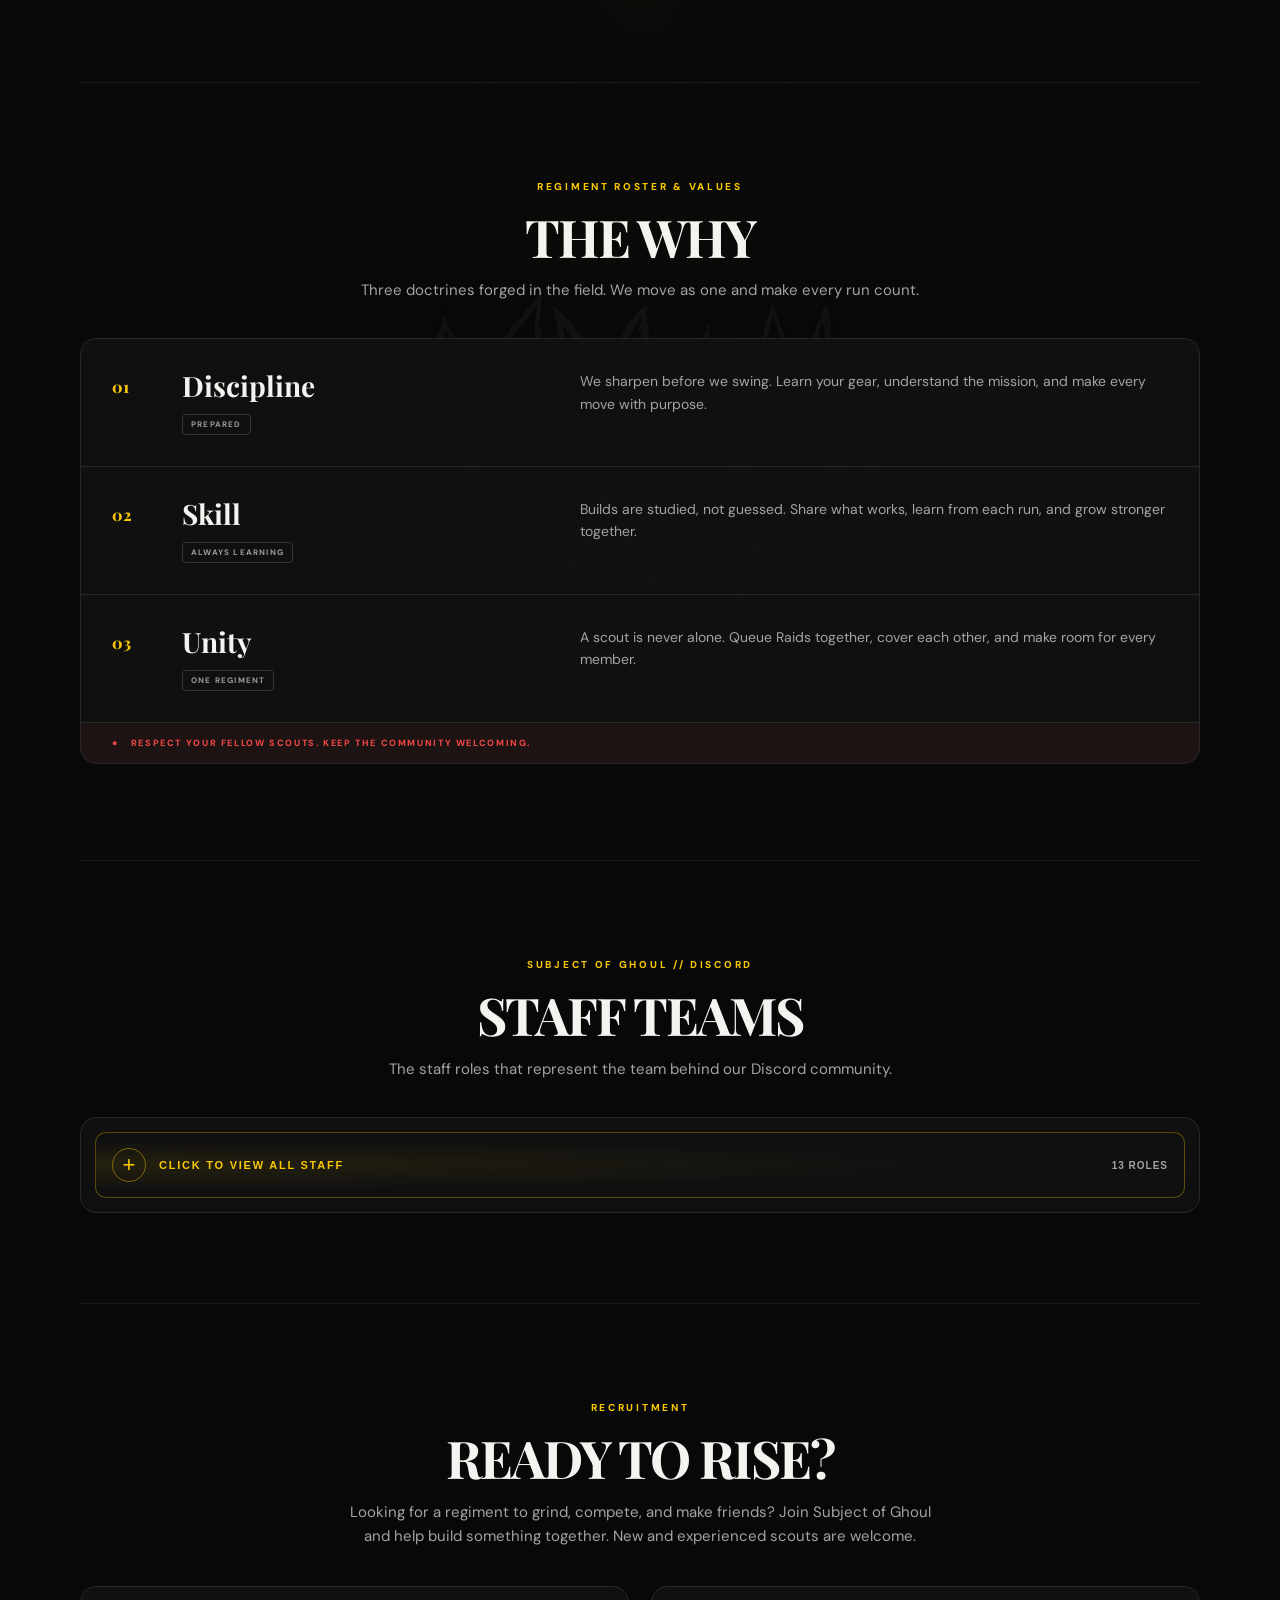
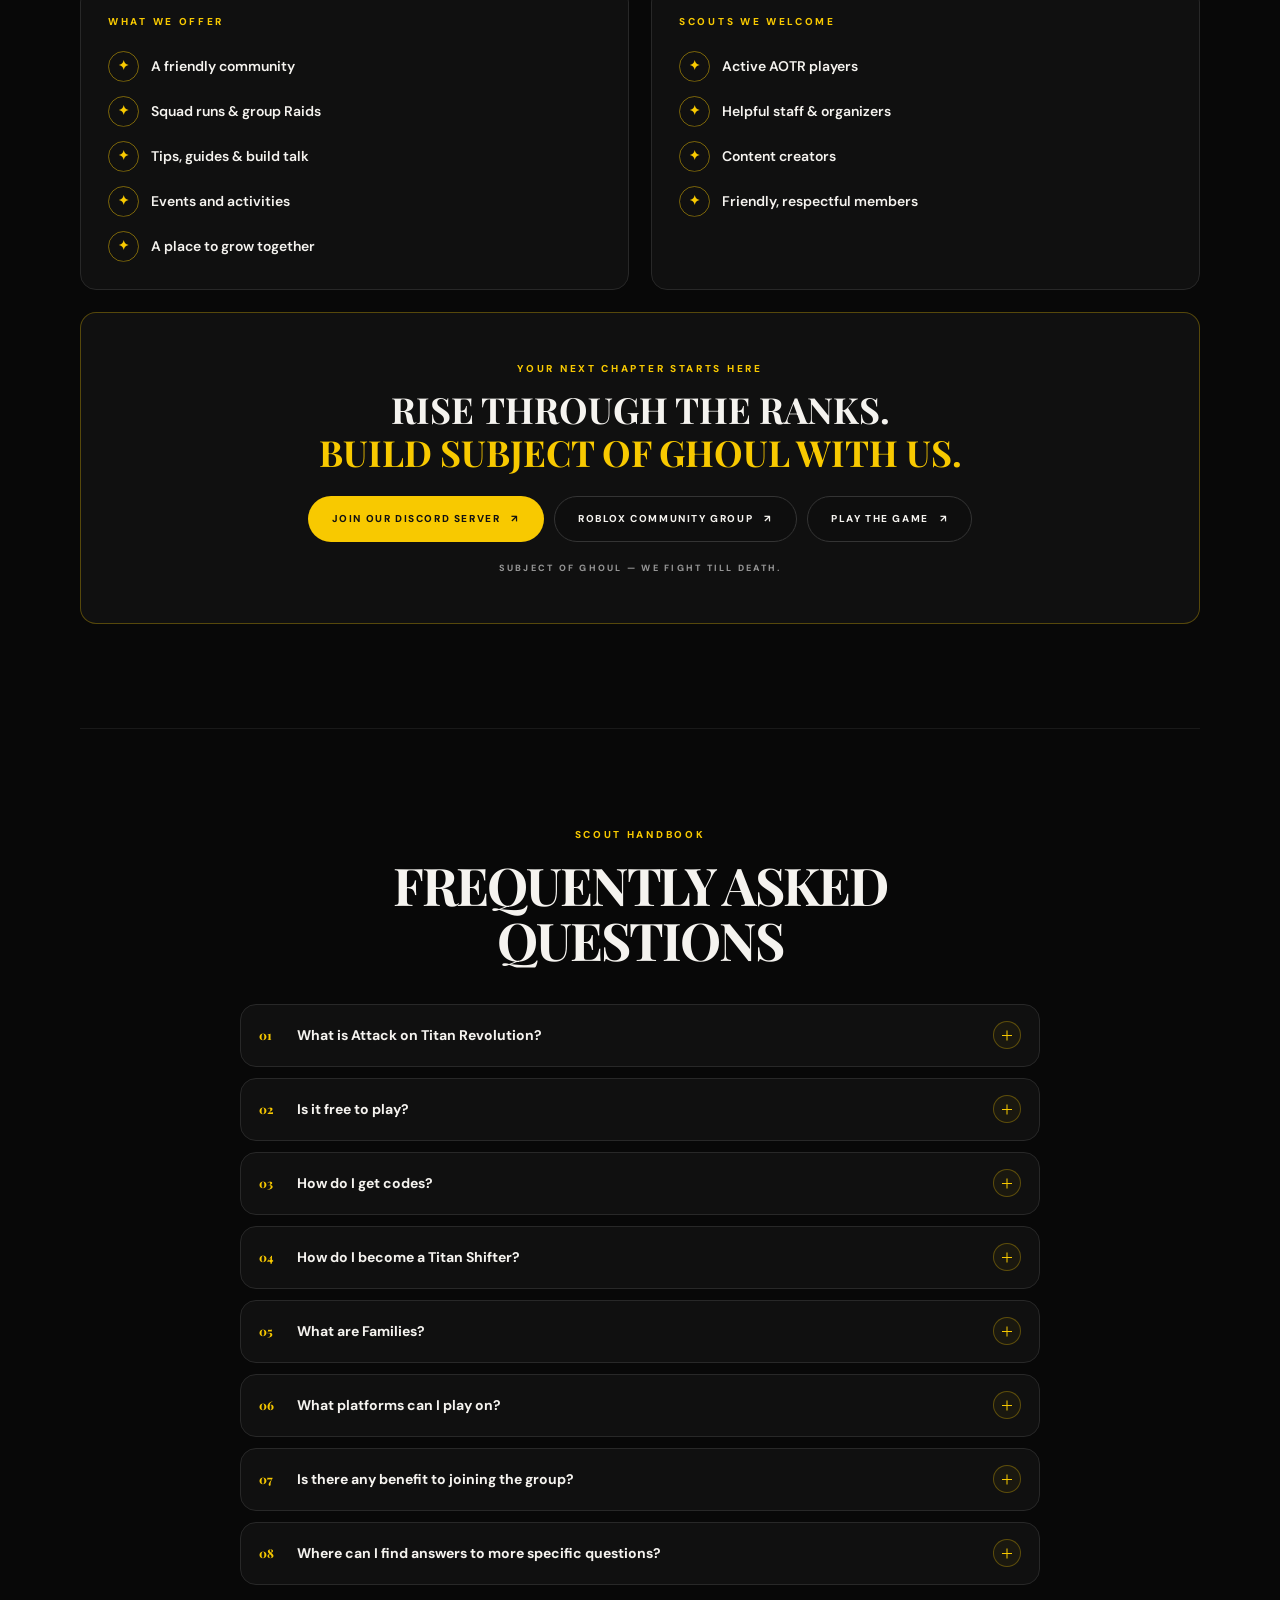
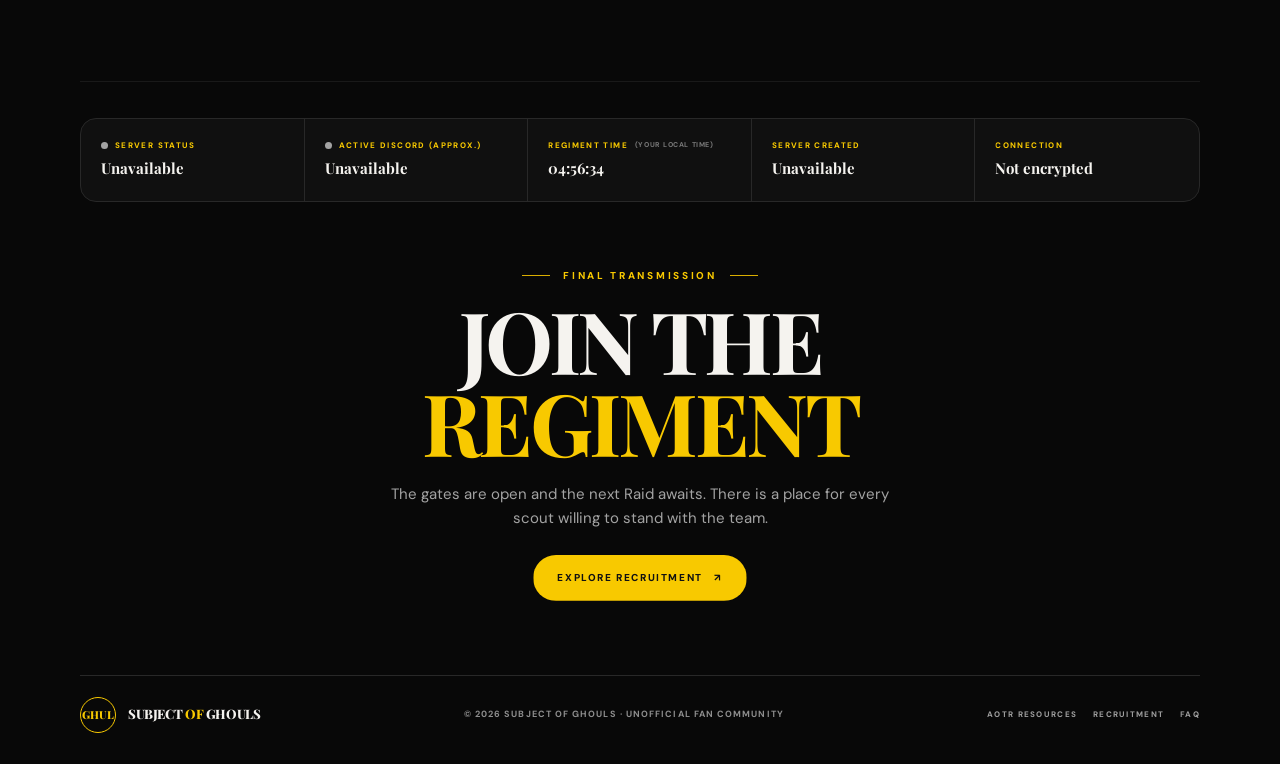
==== commit 6d86145b: "last 3 changes" ====
--- a/HTML/index.html
+++ b/HTML/index.html
@@ -7,6 +7,8 @@
   <meta name="description" content="Join Subject of Ghouls, a community for Attack on Titan Revolution players. Find game resources, highlights, and your next squad.">
   <meta name="discord-avatar-api" content="">
   <title>Subject of Ghouls — AOT Revolution Community</title>
+  <link rel="icon" type="image/png" href="../images/subject-of-ghouls-icon.png">
+  <link rel="apple-touch-icon" href="../images/subject-of-ghouls-icon.png">
   <link rel="preconnect" href="https://fonts.googleapis.com">
   <link rel="preconnect" href="https://fonts.gstatic.com" crossorigin>
   <link href="https://fonts.googleapis.com/css2?family=DM+Sans:wght@400;500;600;700;800&family=Playfair+Display:wght@600;700;800&display=swap" rel="stylesheet">
--- a/CSS/style.css
+++ b/CSS/style.css
@@ -1945,6 +1945,14 @@
   }
 }
 
+.page-text-pending {
+  clip-path: inset(0 100% 0 0);
+}
+
+.page-text-writing {
+  clip-path: inset(0);
+}
+
 @media (prefers-reduced-motion: reduce) {
   *,
   *::before,
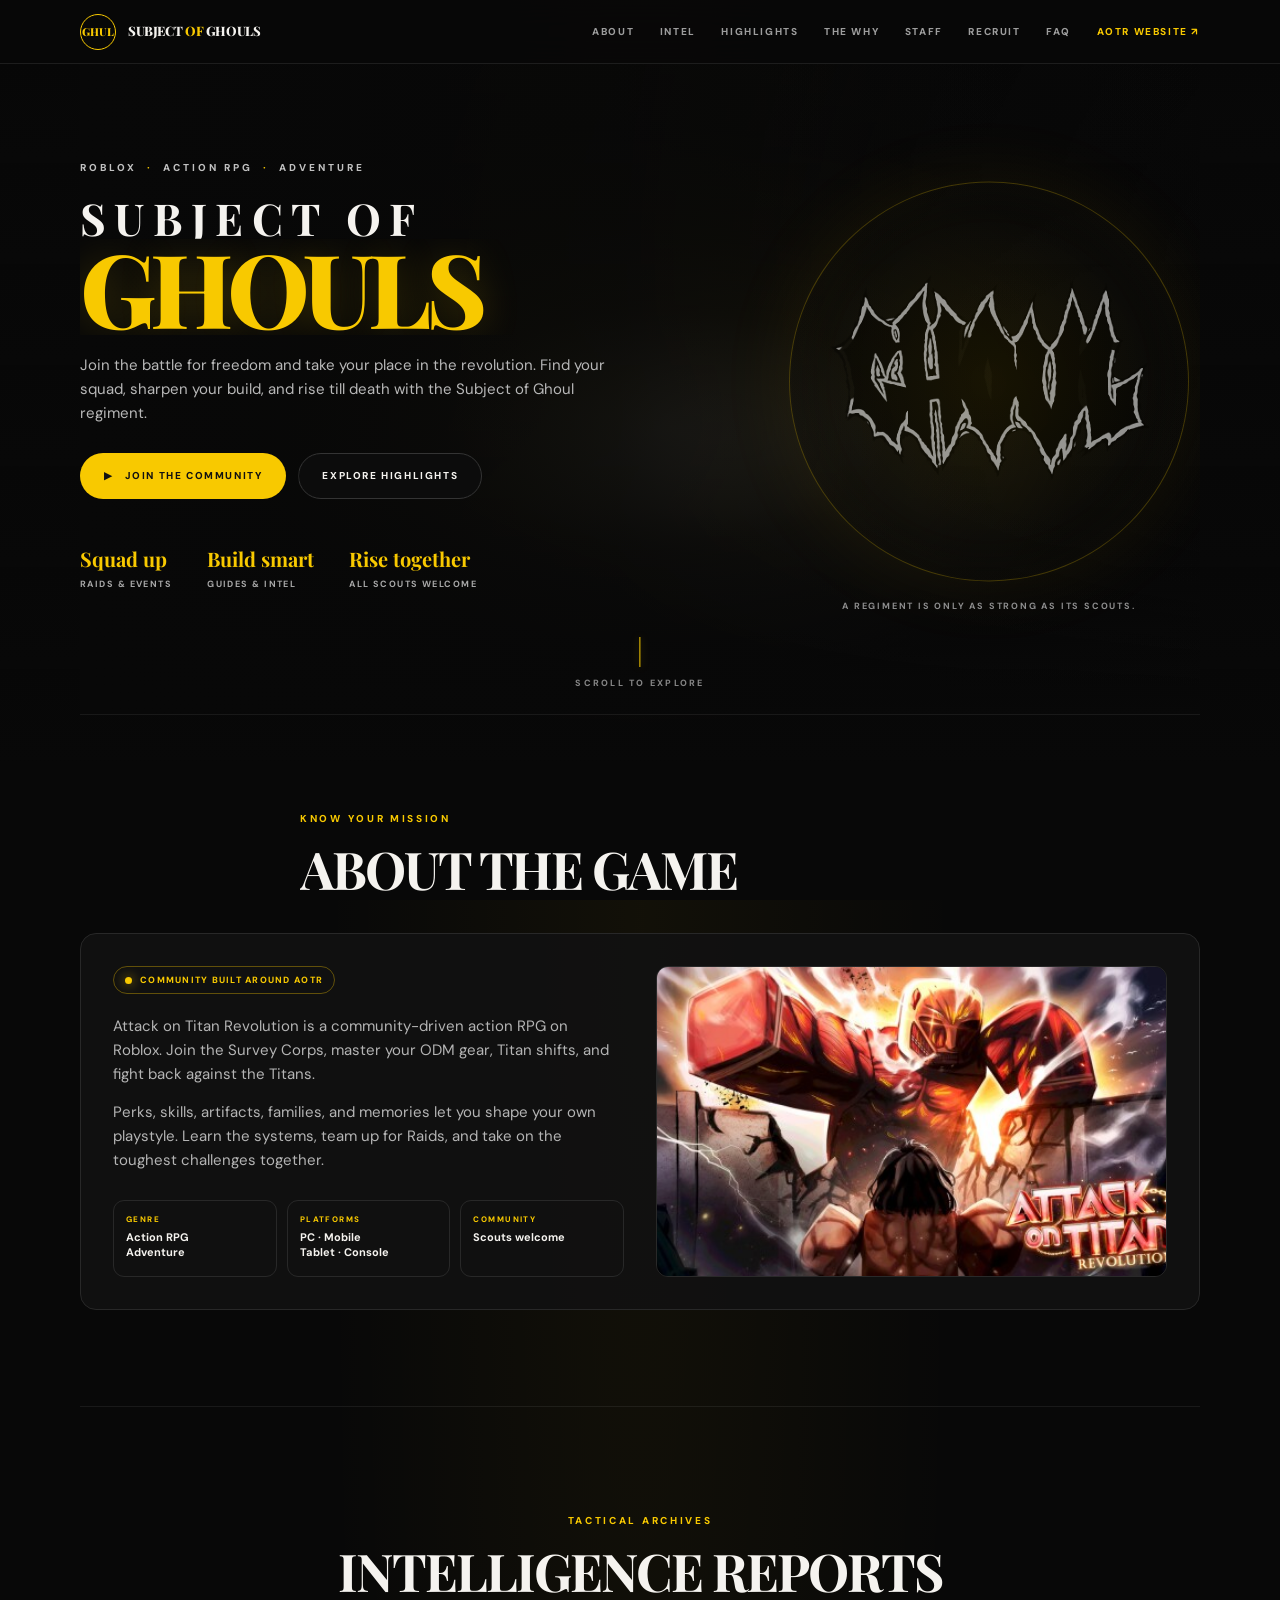
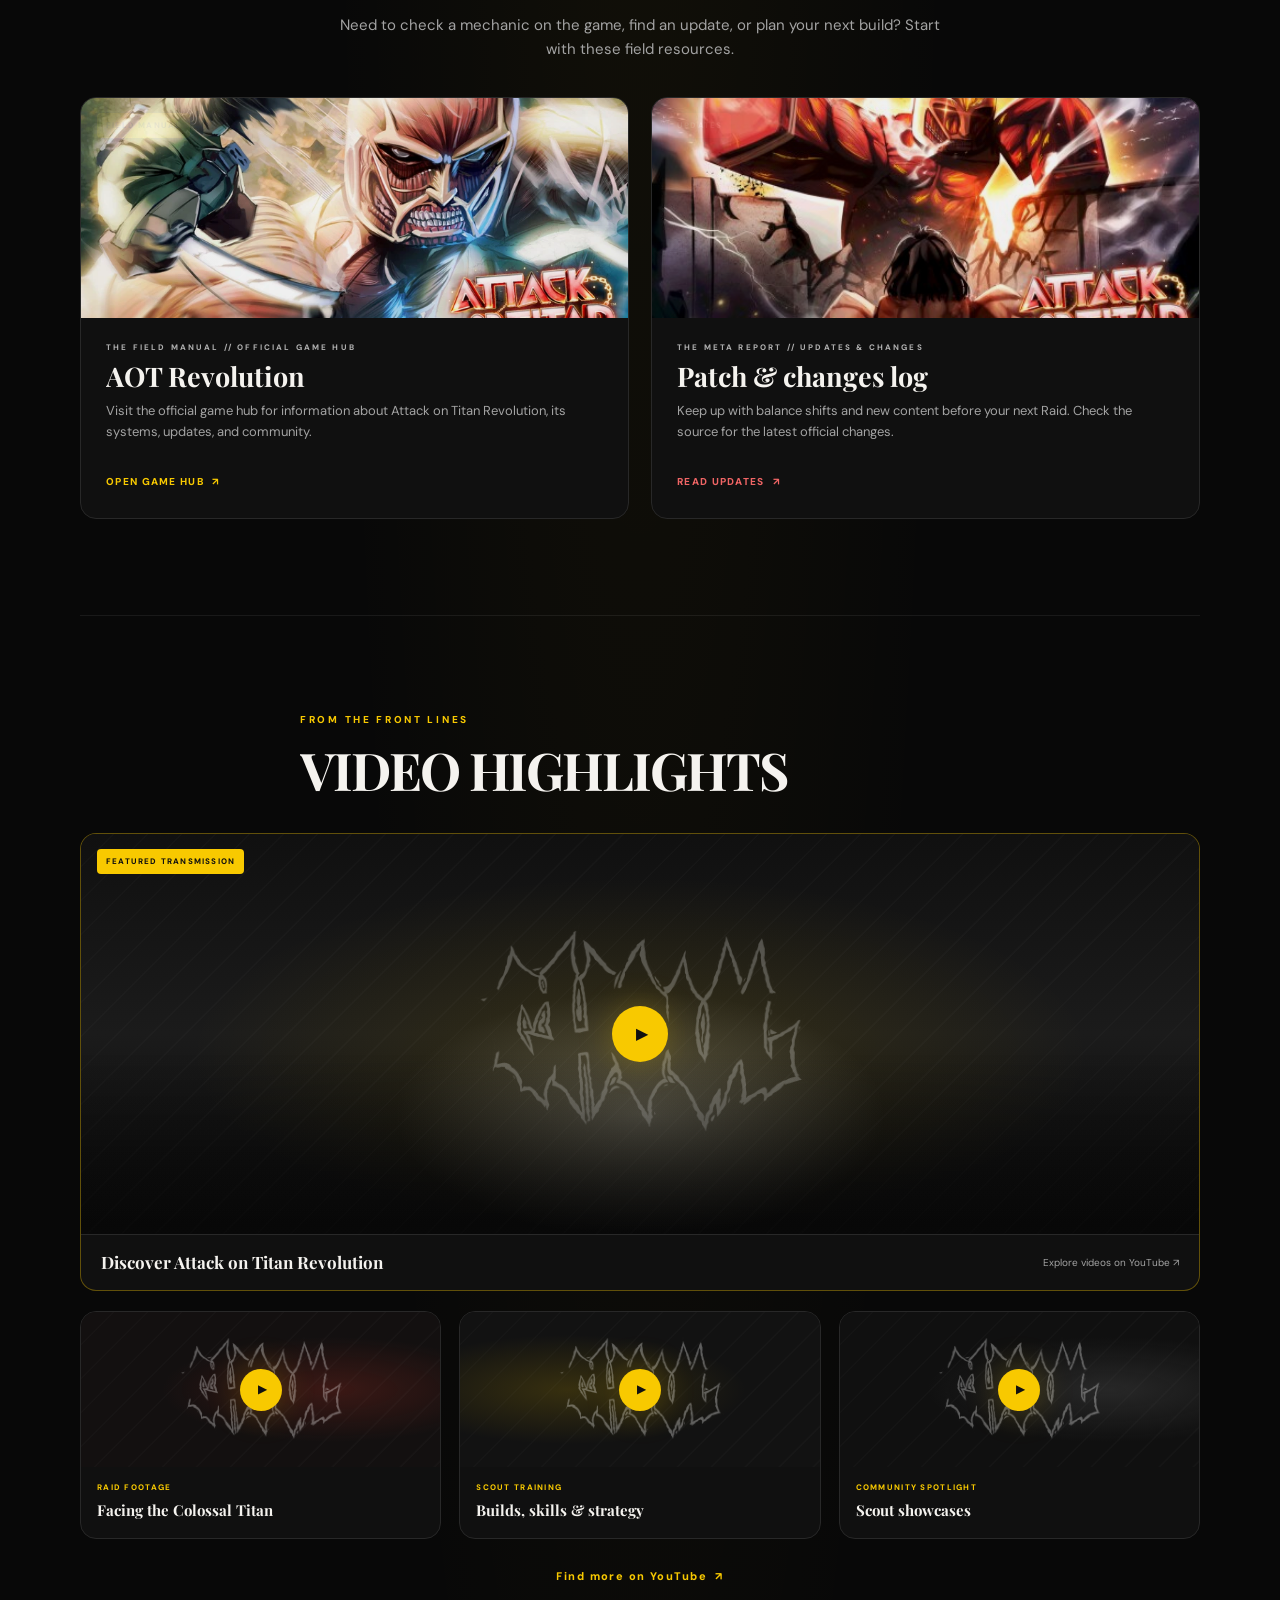
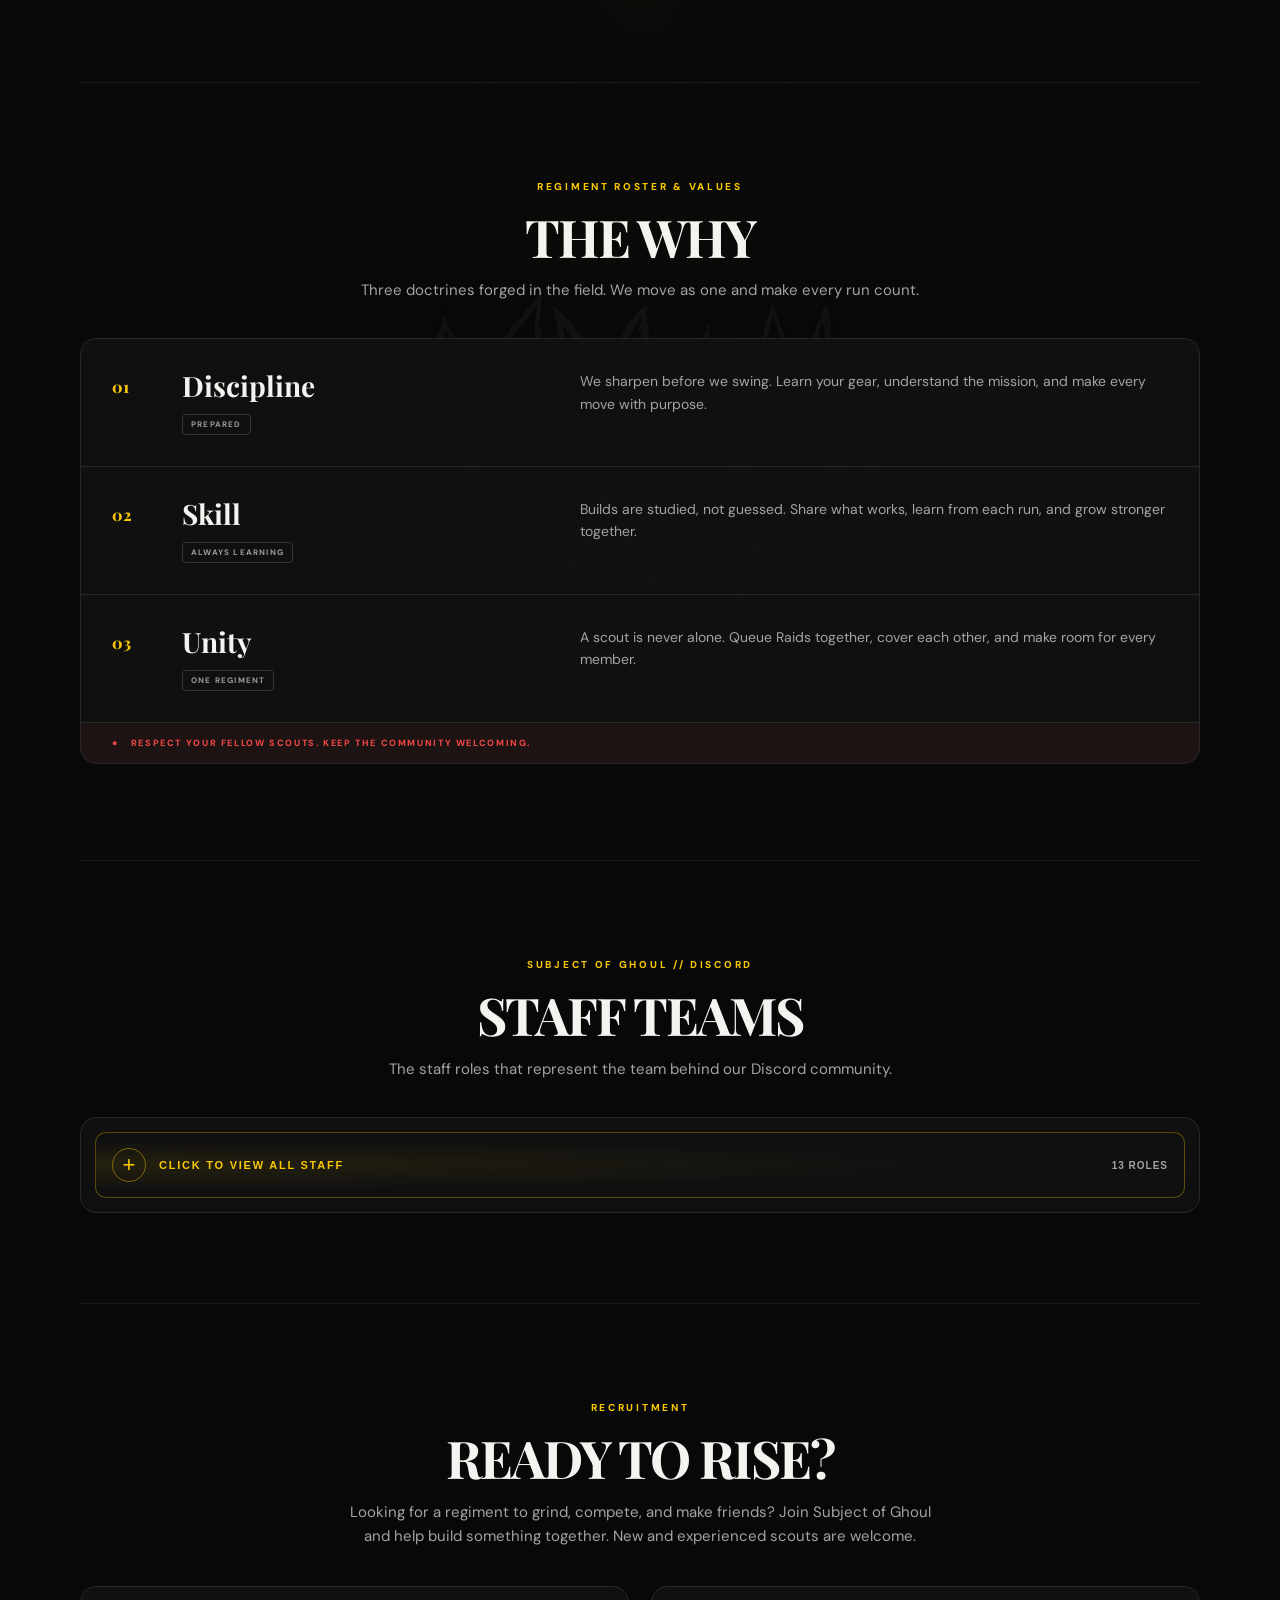
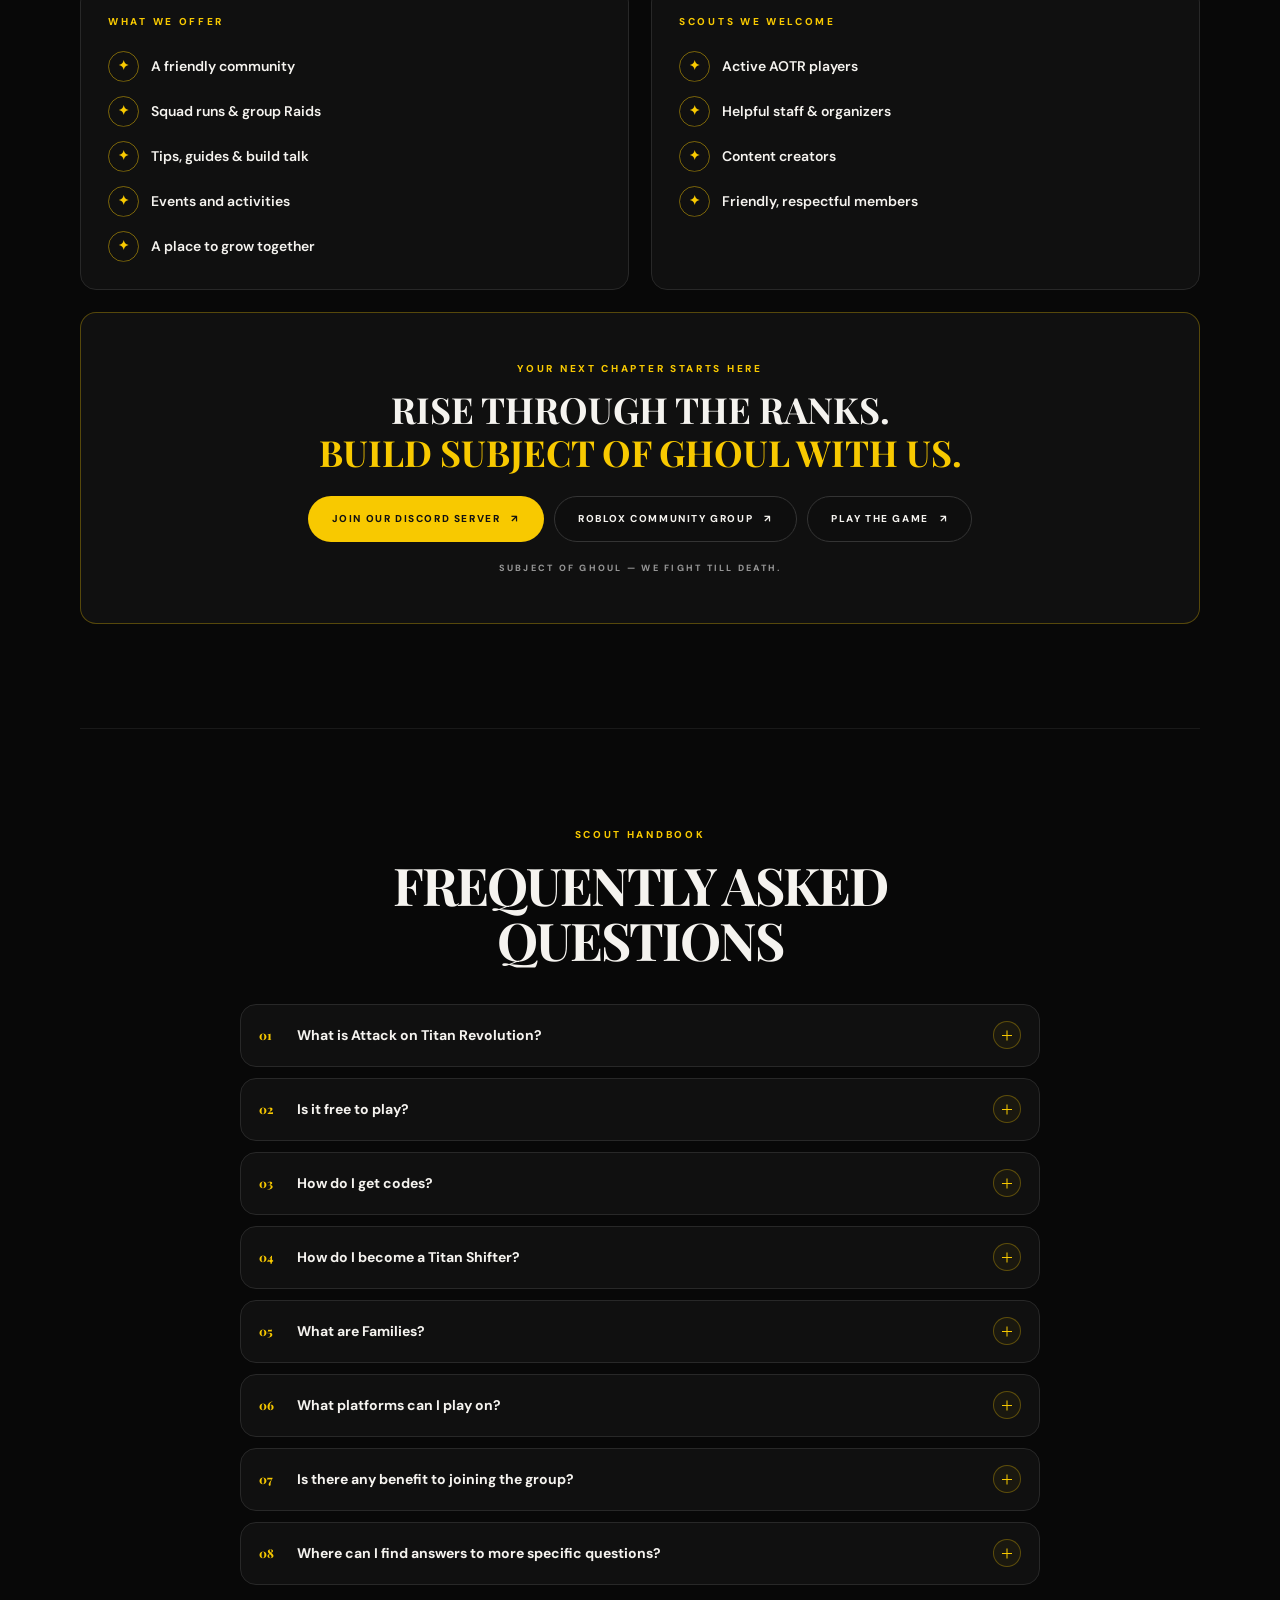
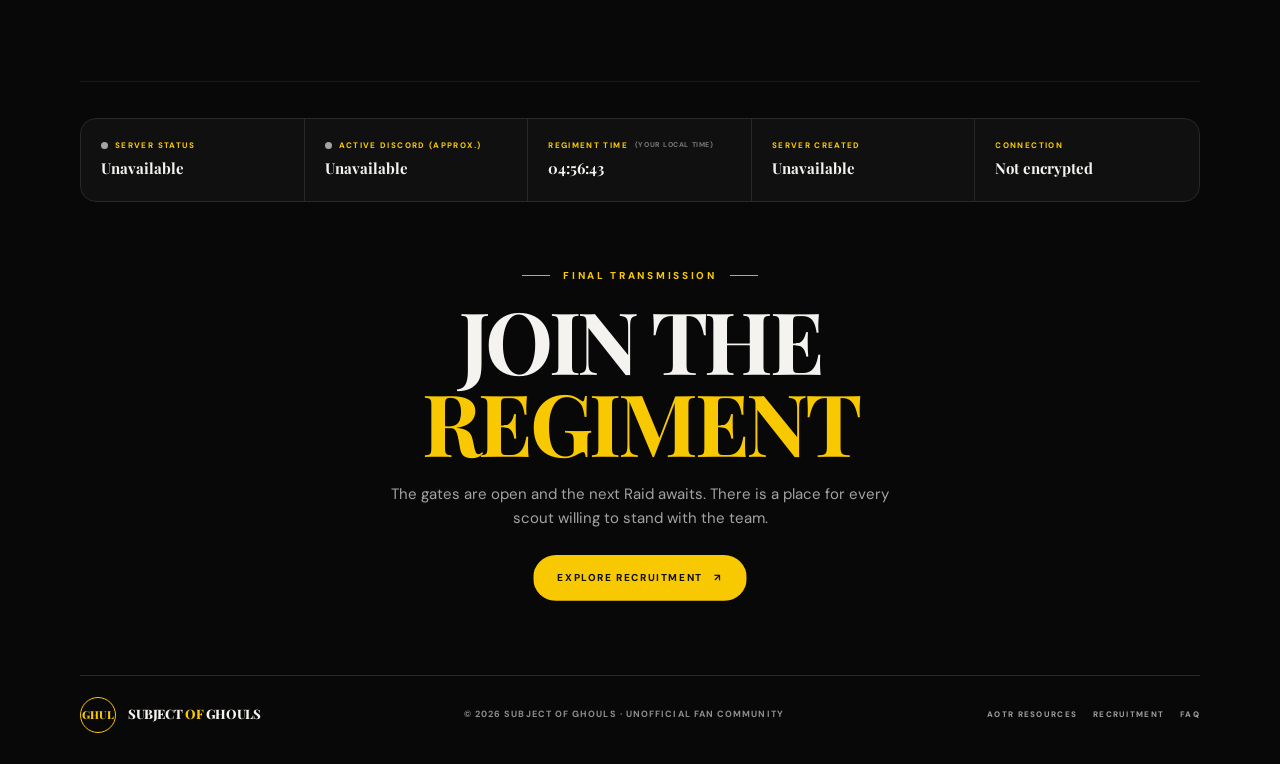
==== commit 3c2fdc4c: "1 change" ====
--- a/HTML/index.html
+++ b/HTML/index.html
@@ -33,7 +33,7 @@
       <a href="#staff"><span class="nav-link-text">Staff</span></a>
       <a href="#recruit"><span class="nav-link-text">Recruit</span></a>
       <a href="#faq"><span class="nav-link-text">FAQ</span></a>
-      <a class="nav-external" href="https://www.aotrevolution.com/" target="_blank" rel="noreferrer"><span class="nav-link-text">AOTR website</span> <span aria-hidden="true">↗</span></a>
+      <a class="nav-external" href="https://aotrevolution.com/" target="_blank" rel="noreferrer"><span class="nav-link-text">AOTR website</span> <span aria-hidden="true">↗</span></a>
     </nav>
   </header>
 
@@ -91,7 +91,7 @@
       </div>
       <div class="report-grid">
         <article class="report-card panel">
-          <a class="report-artwork artwork-panel" href="https://www.aotrevolution.com/" target="_blank" rel="noreferrer" aria-label="Visit the AOT Revolution website">
+          <a class="report-artwork artwork-panel" href="https://aotrevolution.com/" target="_blank" rel="noreferrer" aria-label="Visit the AOT Revolution website">
             <span class="report-tag">Field manual</span>
             <img src="../images/aotr-intel.png" alt="Attack on Titan Revolution artwork featuring the Armored Titan and Survey Corps">
           </a>
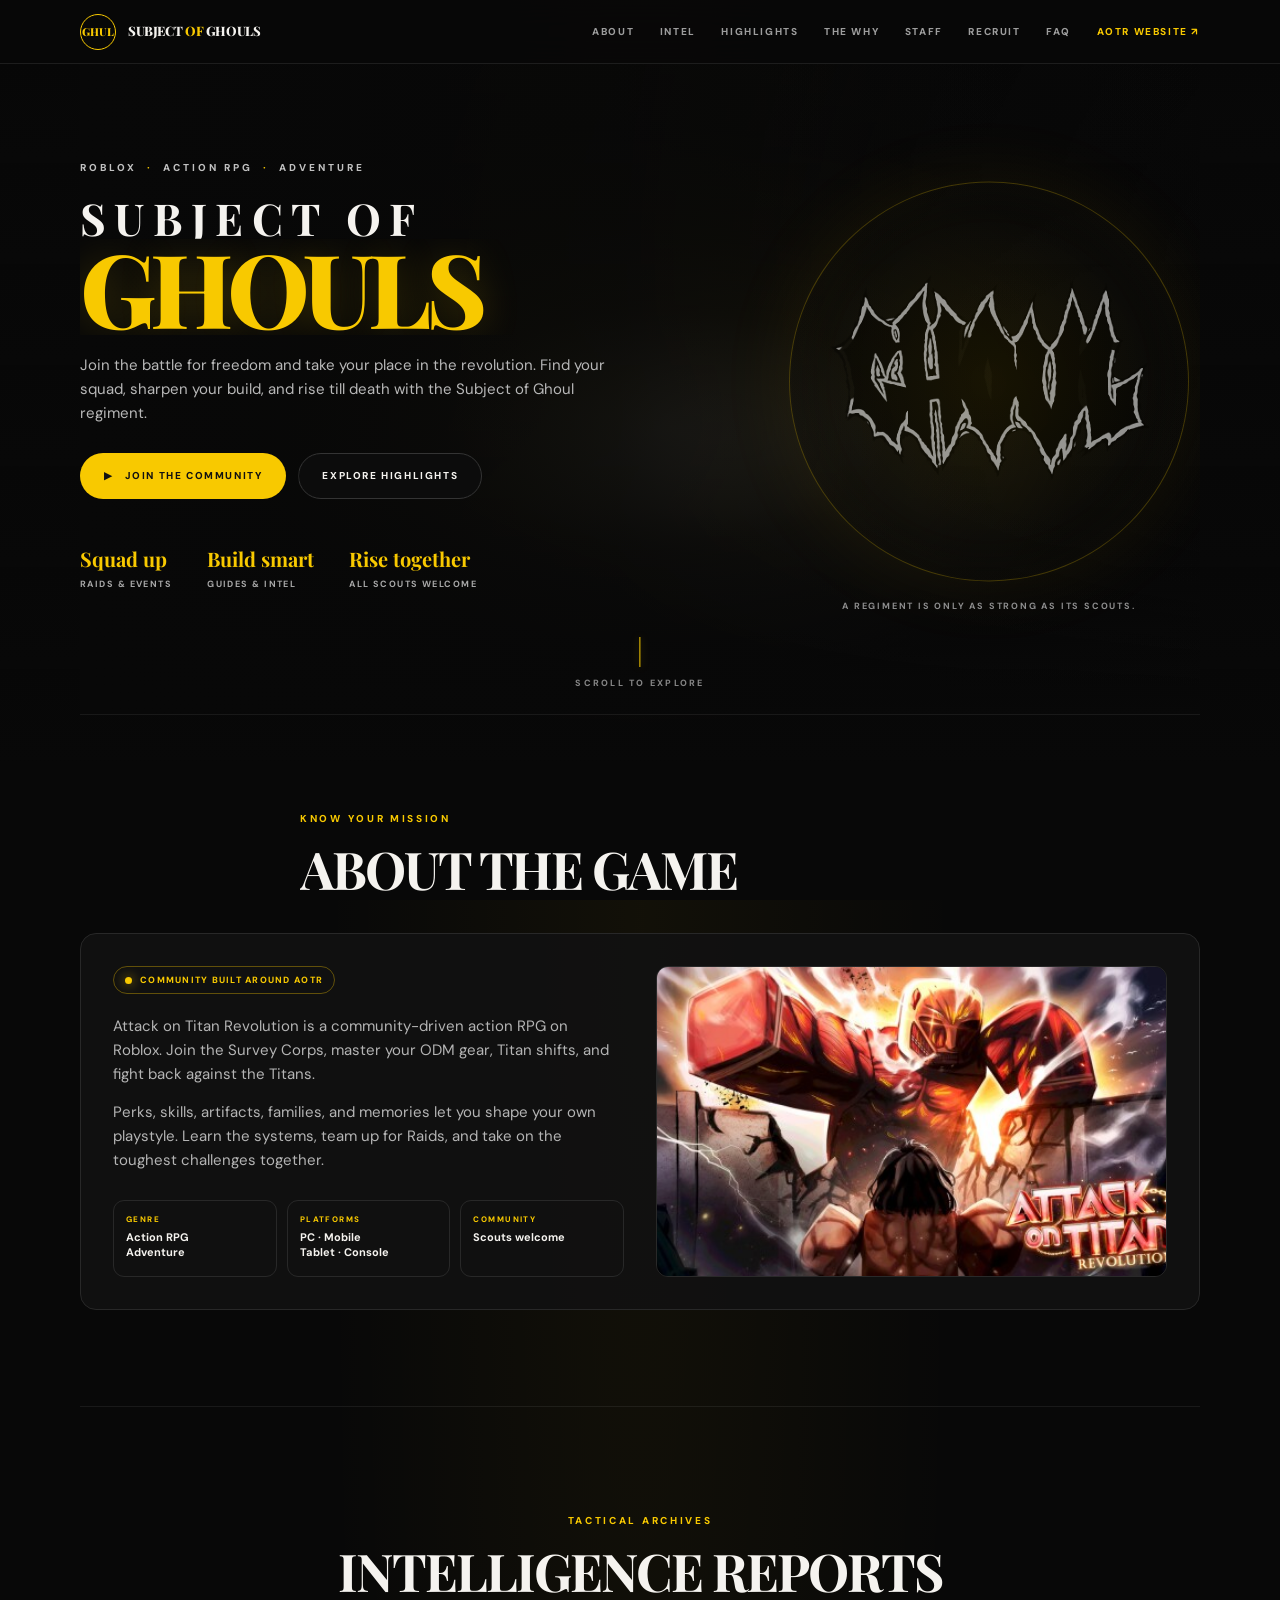
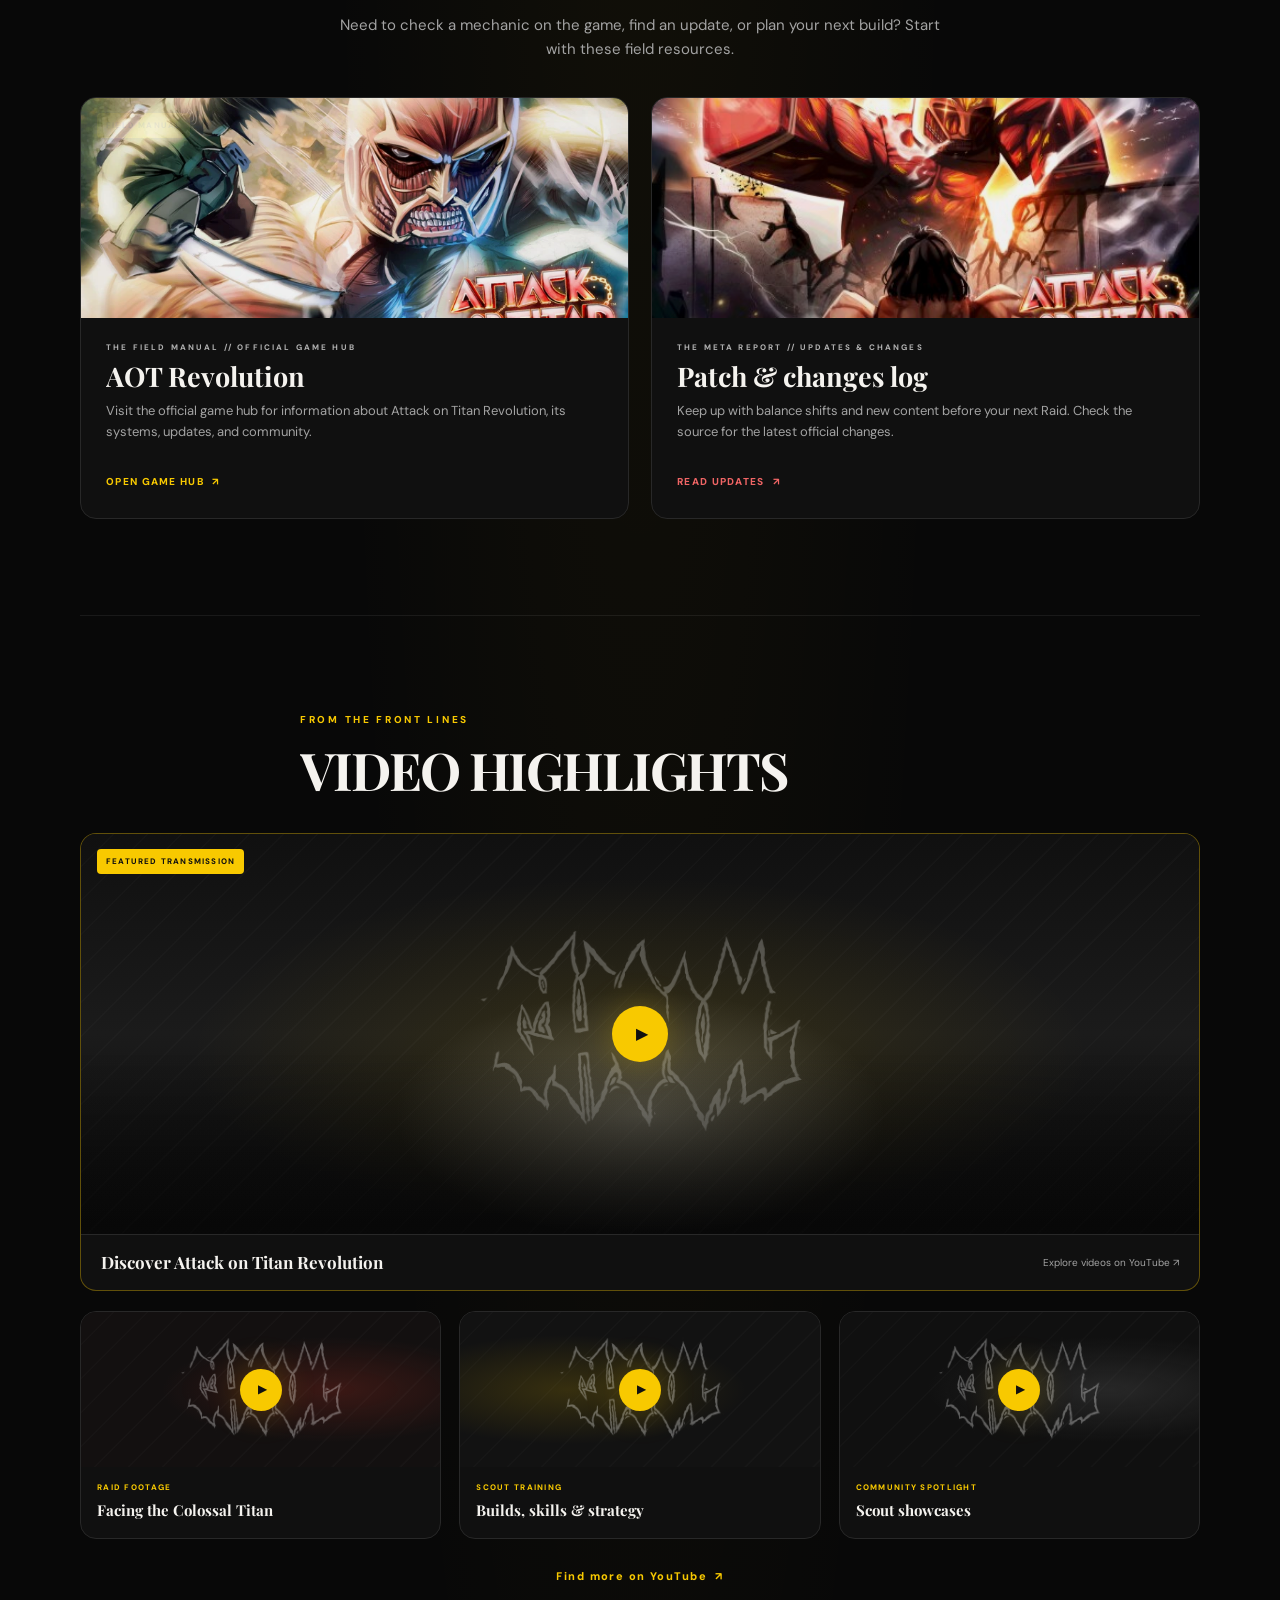
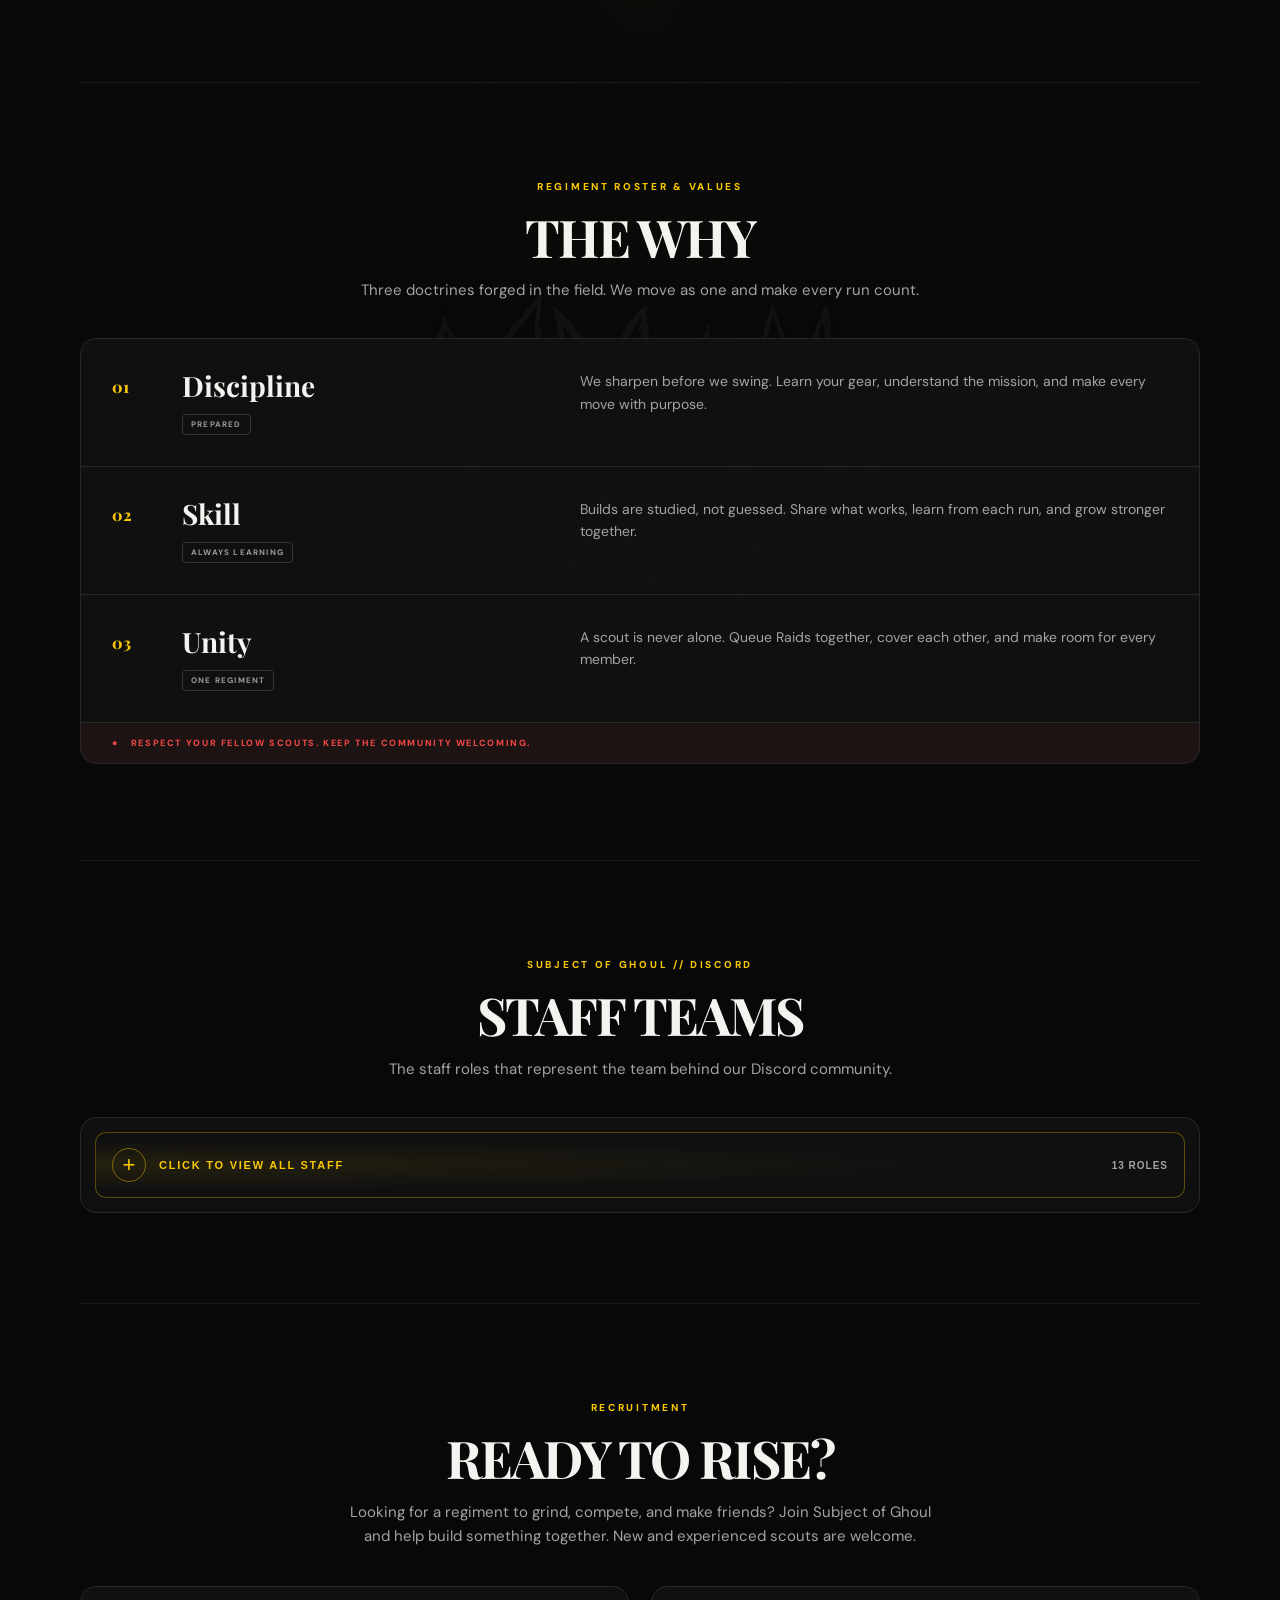
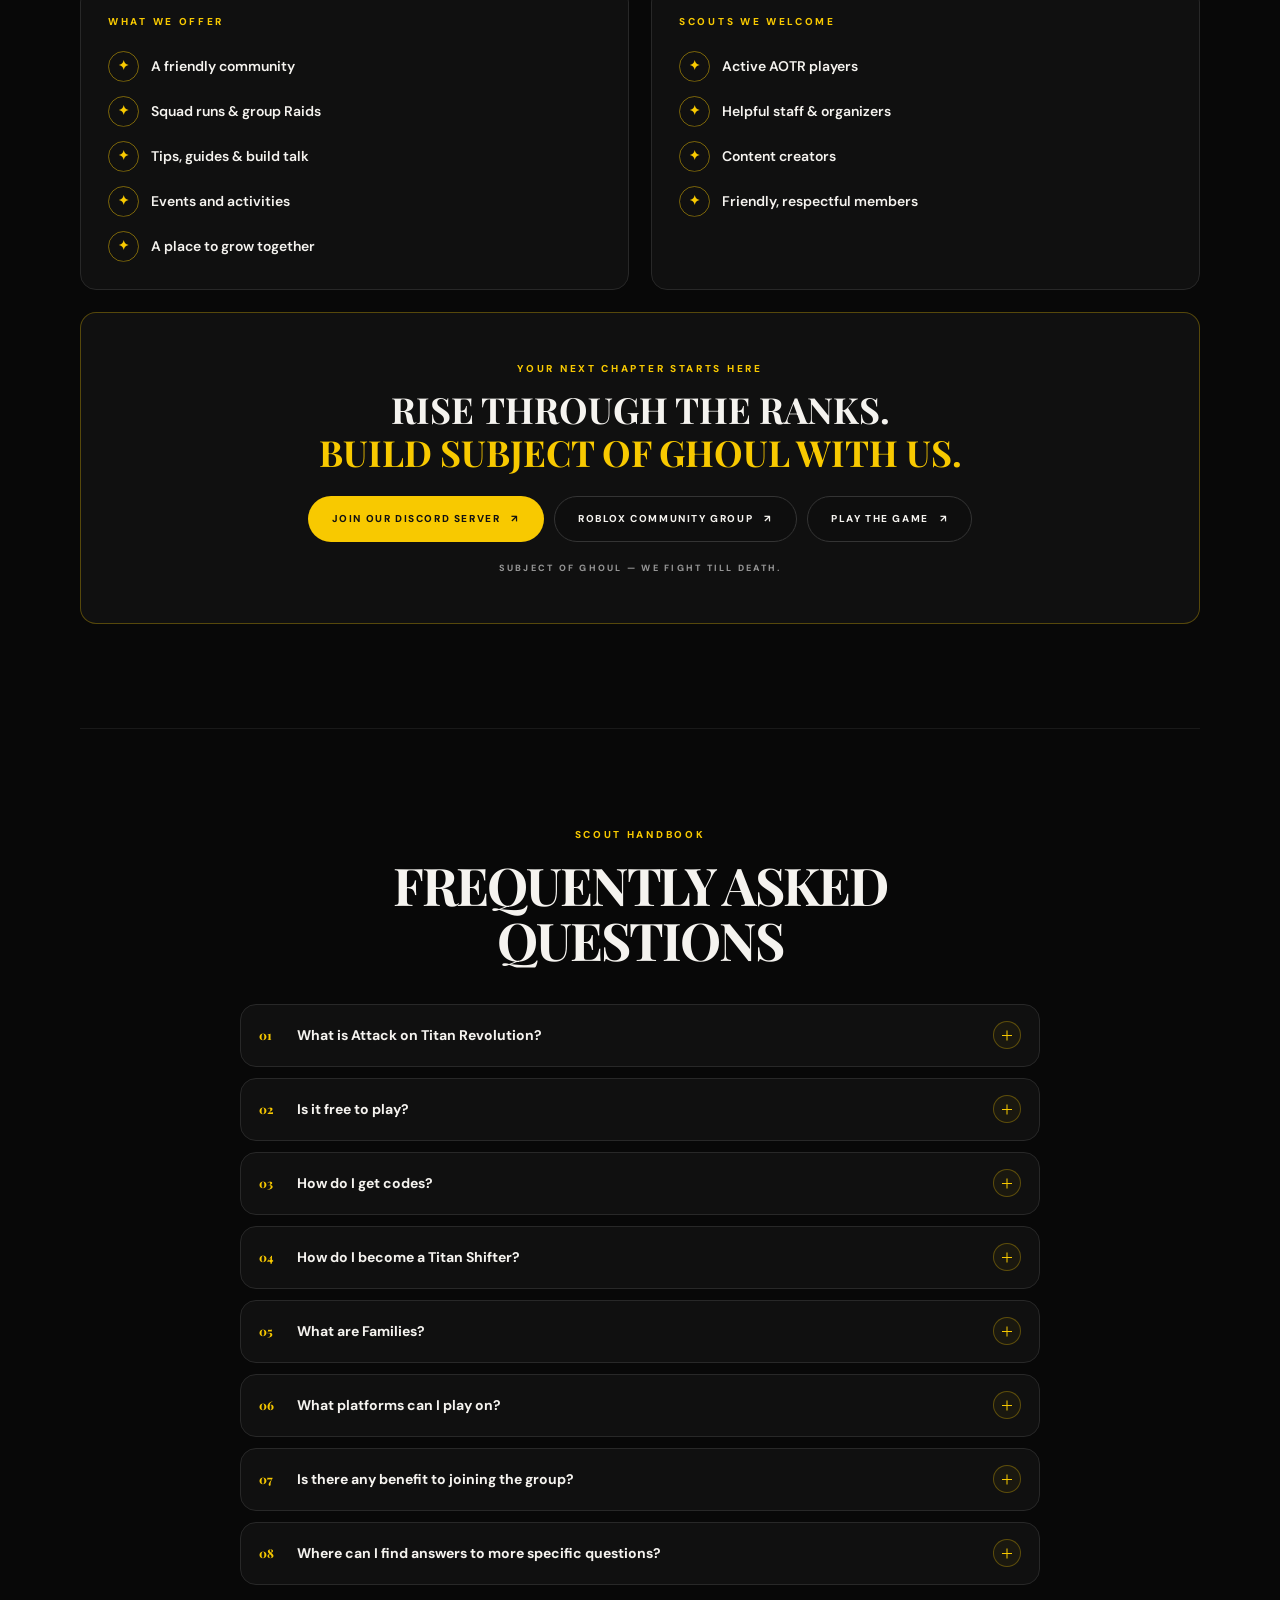
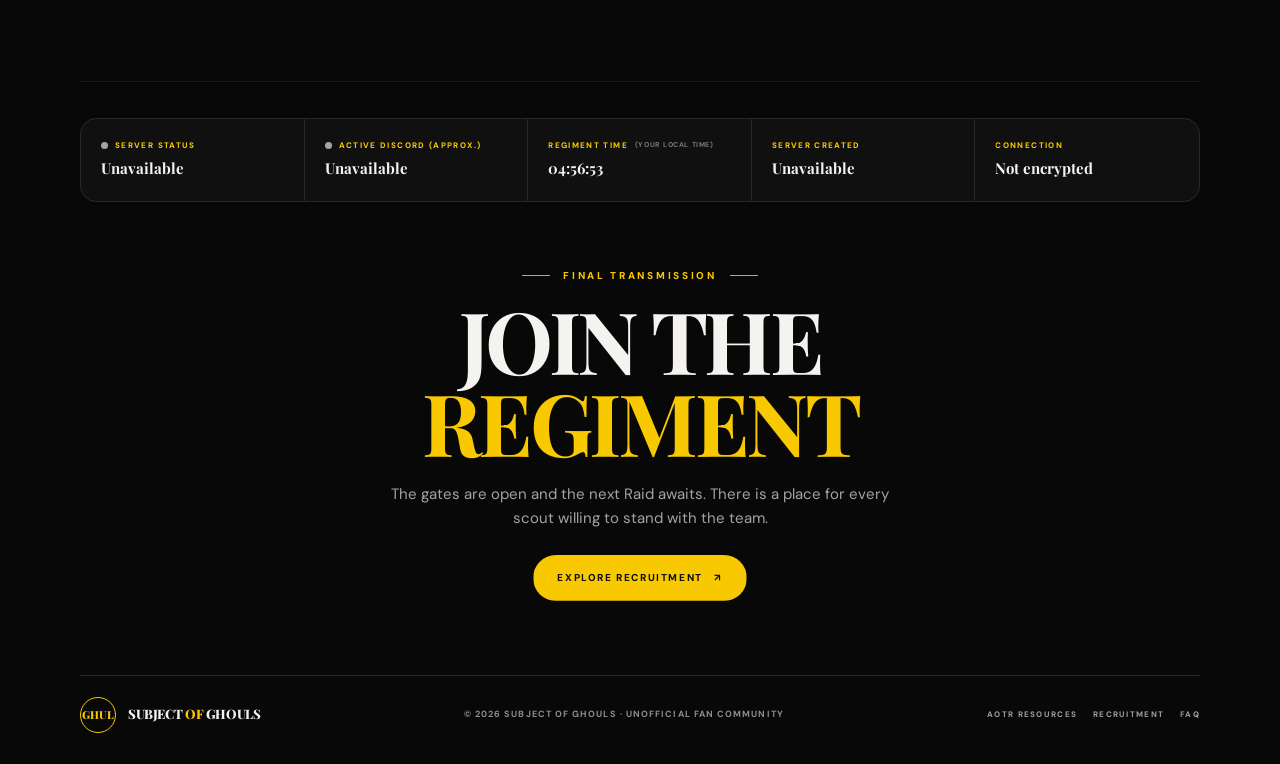
==== commit 50b4fc00: "Fix AOT Revolution links Co-authored-by: Copilot <223556219+Copilot@users.noreply.github.com>" ====
--- a/HTML/index.html
+++ b/HTML/index.html
@@ -33,7 +33,7 @@
       <a href="#staff"><span class="nav-link-text">Staff</span></a>
       <a href="#recruit"><span class="nav-link-text">Recruit</span></a>
       <a href="#faq"><span class="nav-link-text">FAQ</span></a>
-      <a class="nav-external" href="https://aotrevolution.com/" target="_blank" rel="noreferrer"><span class="nav-link-text">AOTR website</span> <span aria-hidden="true">↗</span></a>
+      <a class="nav-external" href="https://aotrevolution.com/"><span class="nav-link-text">AOTR website</span> <span aria-hidden="true">↗</span></a>
     </nav>
   </header>
 
@@ -91,7 +91,7 @@
       </div>
       <div class="report-grid">
         <article class="report-card panel">
-          <a class="report-artwork artwork-panel" href="https://aotrevolution.com/" target="_blank" rel="noreferrer" aria-label="Visit the AOT Revolution website">
+          <a class="report-artwork artwork-panel" href="https://aotrevolution.com/" aria-label="Visit the AOT Revolution website">
             <span class="report-tag">Field manual</span>
             <img src="../images/aotr-intel.png" alt="Attack on Titan Revolution artwork featuring the Armored Titan and Survey Corps">
           </a>
@@ -99,11 +99,11 @@
             <p class="eyebrow">The field manual // official game hub</p>
             <h3>AOT Revolution</h3>
             <p>Visit the official game hub for information about Attack on Titan Revolution, its systems, updates, and community.</p>
-            <a class="text-link" href="https://www.aotrevolution.com/" target="_blank" rel="noreferrer">Open game hub <span aria-hidden="true">↗</span></a>
+            <a class="text-link" href="https://aotrevolution.com/">Open game hub <span aria-hidden="true">↗</span></a>
           </div>
         </article>
         <article class="report-card panel">
-          <a class="report-artwork artwork-panel report-artwork-alt" href="https://www.aotrevolution.com/changes" target="_blank" rel="noreferrer" aria-label="Read AOT Revolution changes">
+          <a class="report-artwork artwork-panel report-artwork-alt" href="https://aotrevolution.com/changes" aria-label="Read AOT Revolution changes">
             <span class="report-tag report-tag-red">Updates</span>
             <img src="../images/aotr-changes.png" alt="Attack on Titan Revolution artwork featuring a Titan attacking the city">
           </a>
@@ -111,7 +111,7 @@
             <p class="eyebrow">The meta report // updates &amp; changes</p>
             <h3>Patch &amp; changes log</h3>
             <p>Keep up with balance shifts and new content before your next Raid. Check the source for the latest official changes.</p>
-            <a class="text-link text-link-red" href="https://www.aotrevolution.com/changes" target="_blank" rel="noreferrer">Read updates <span aria-hidden="true">↗</span></a>
+            <a class="text-link text-link-red" href="https://aotrevolution.com/changes">Read updates <span aria-hidden="true">↗</span></a>
           </div>
         </article>
       </div>
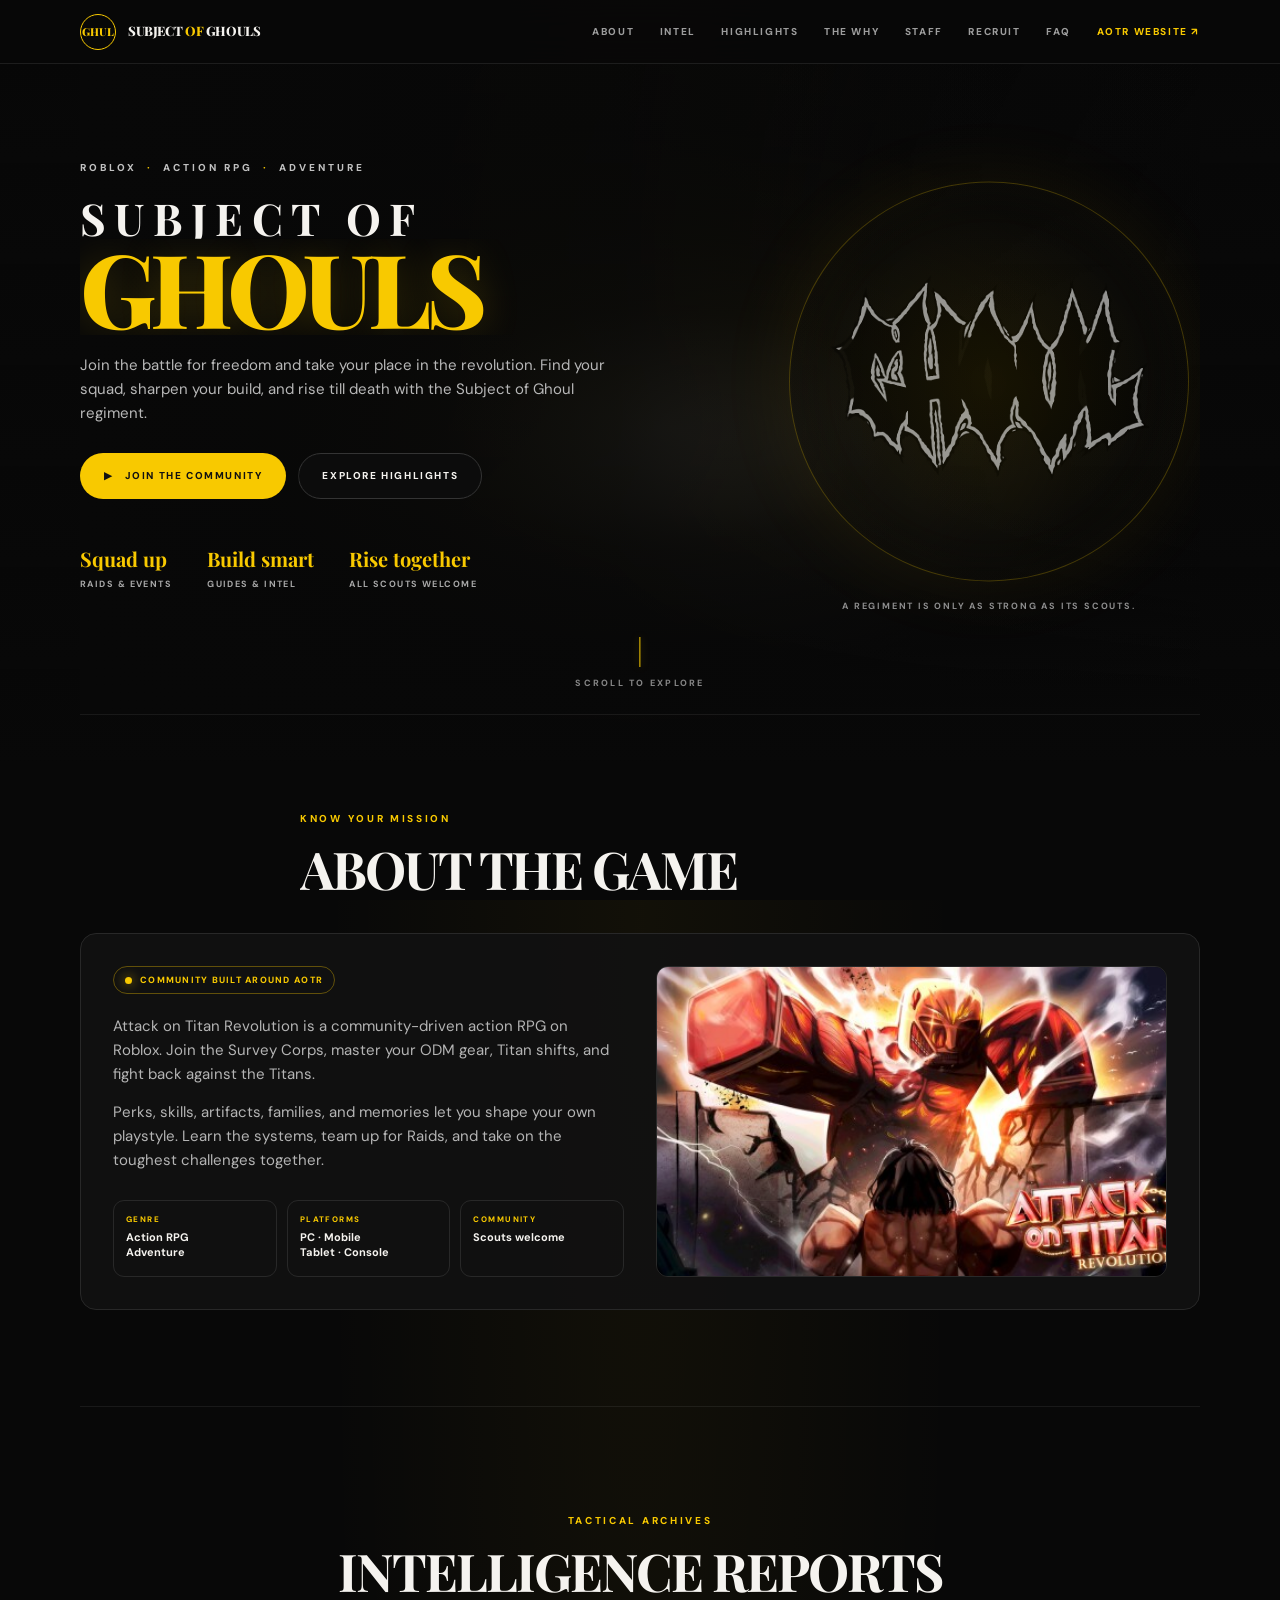
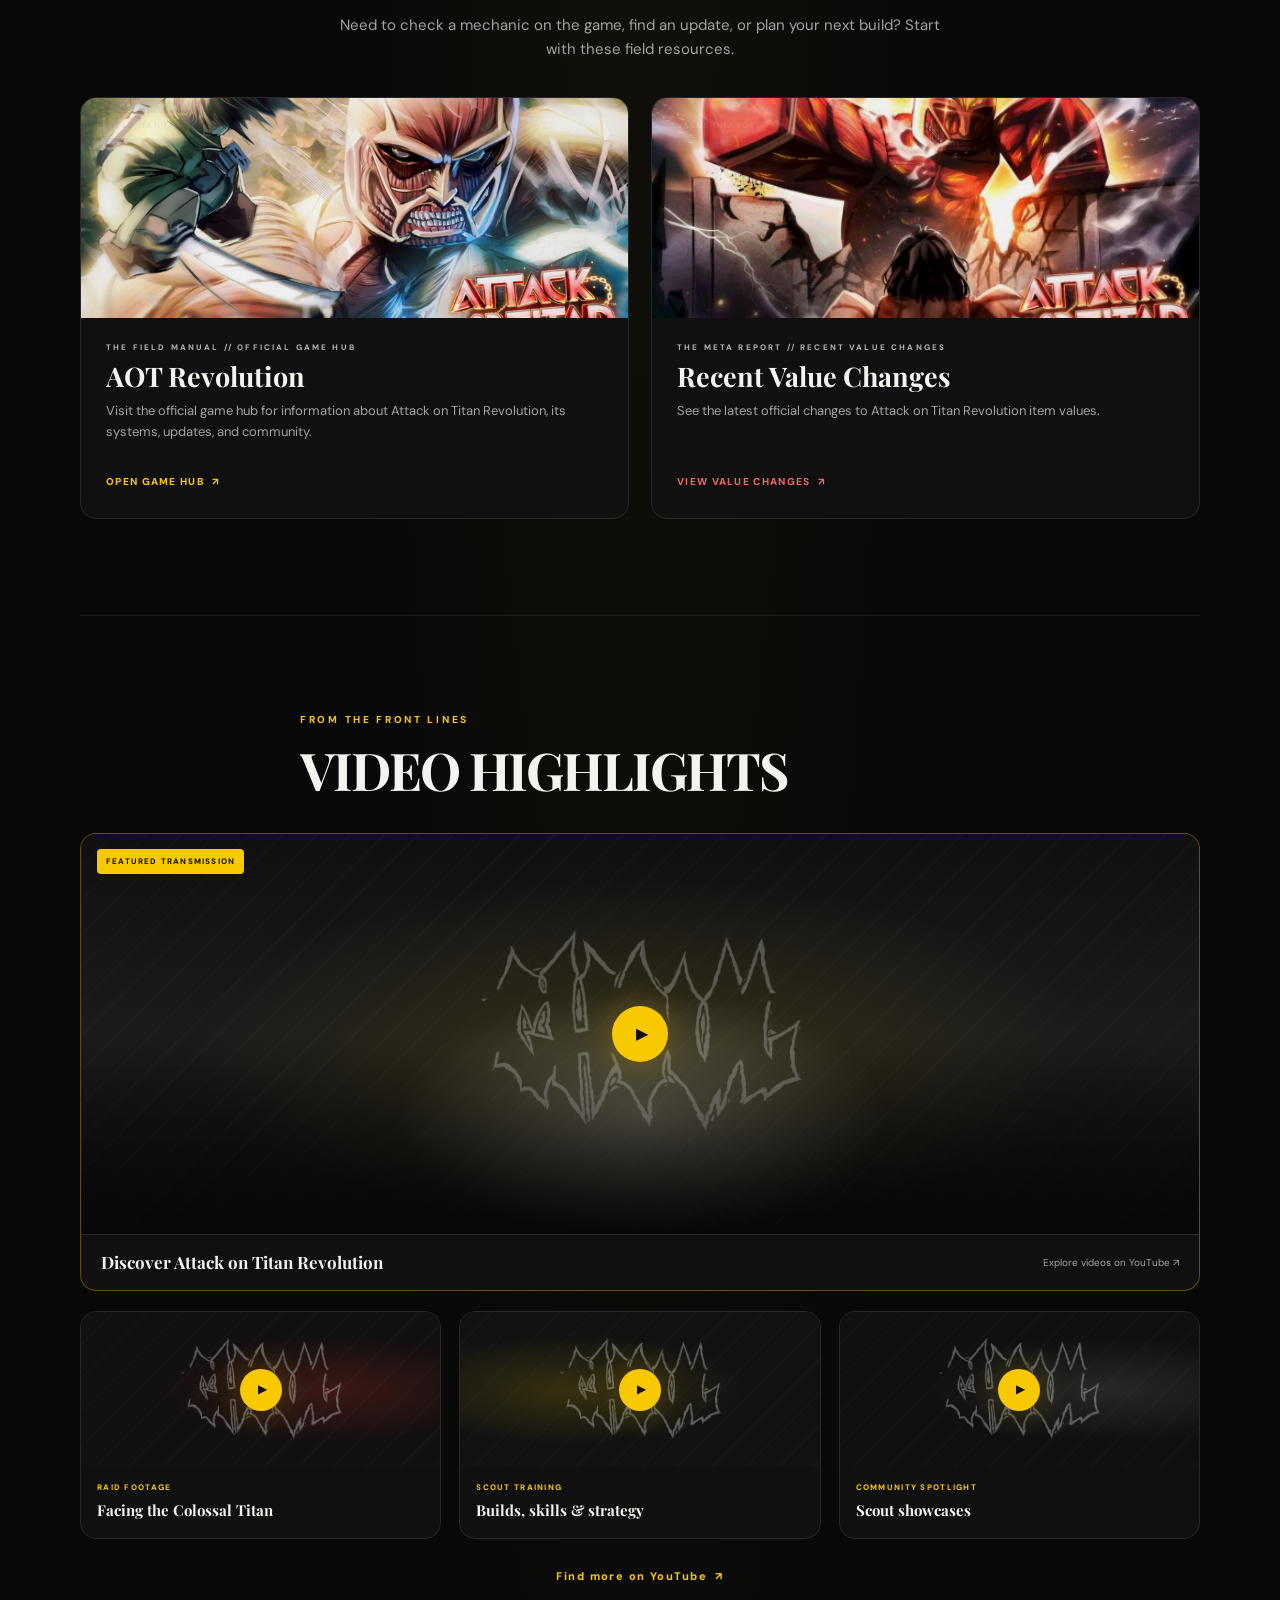
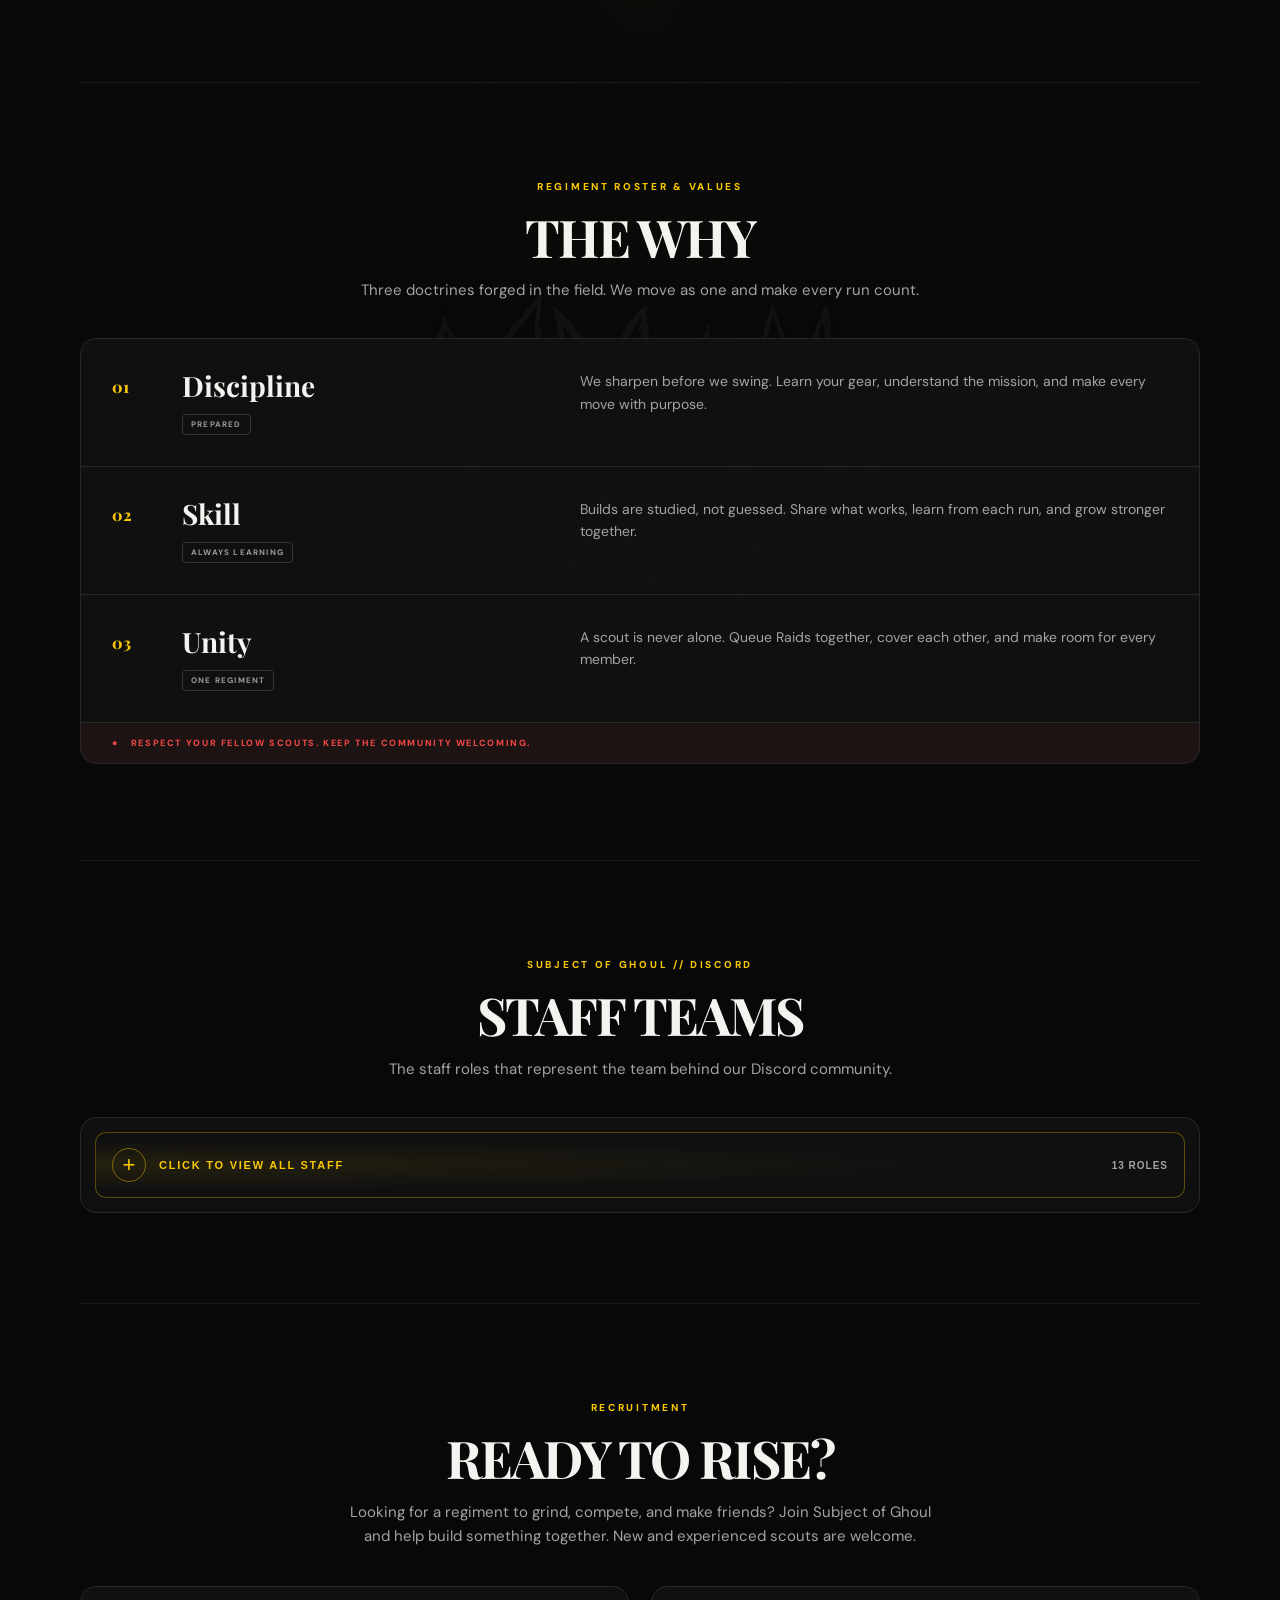
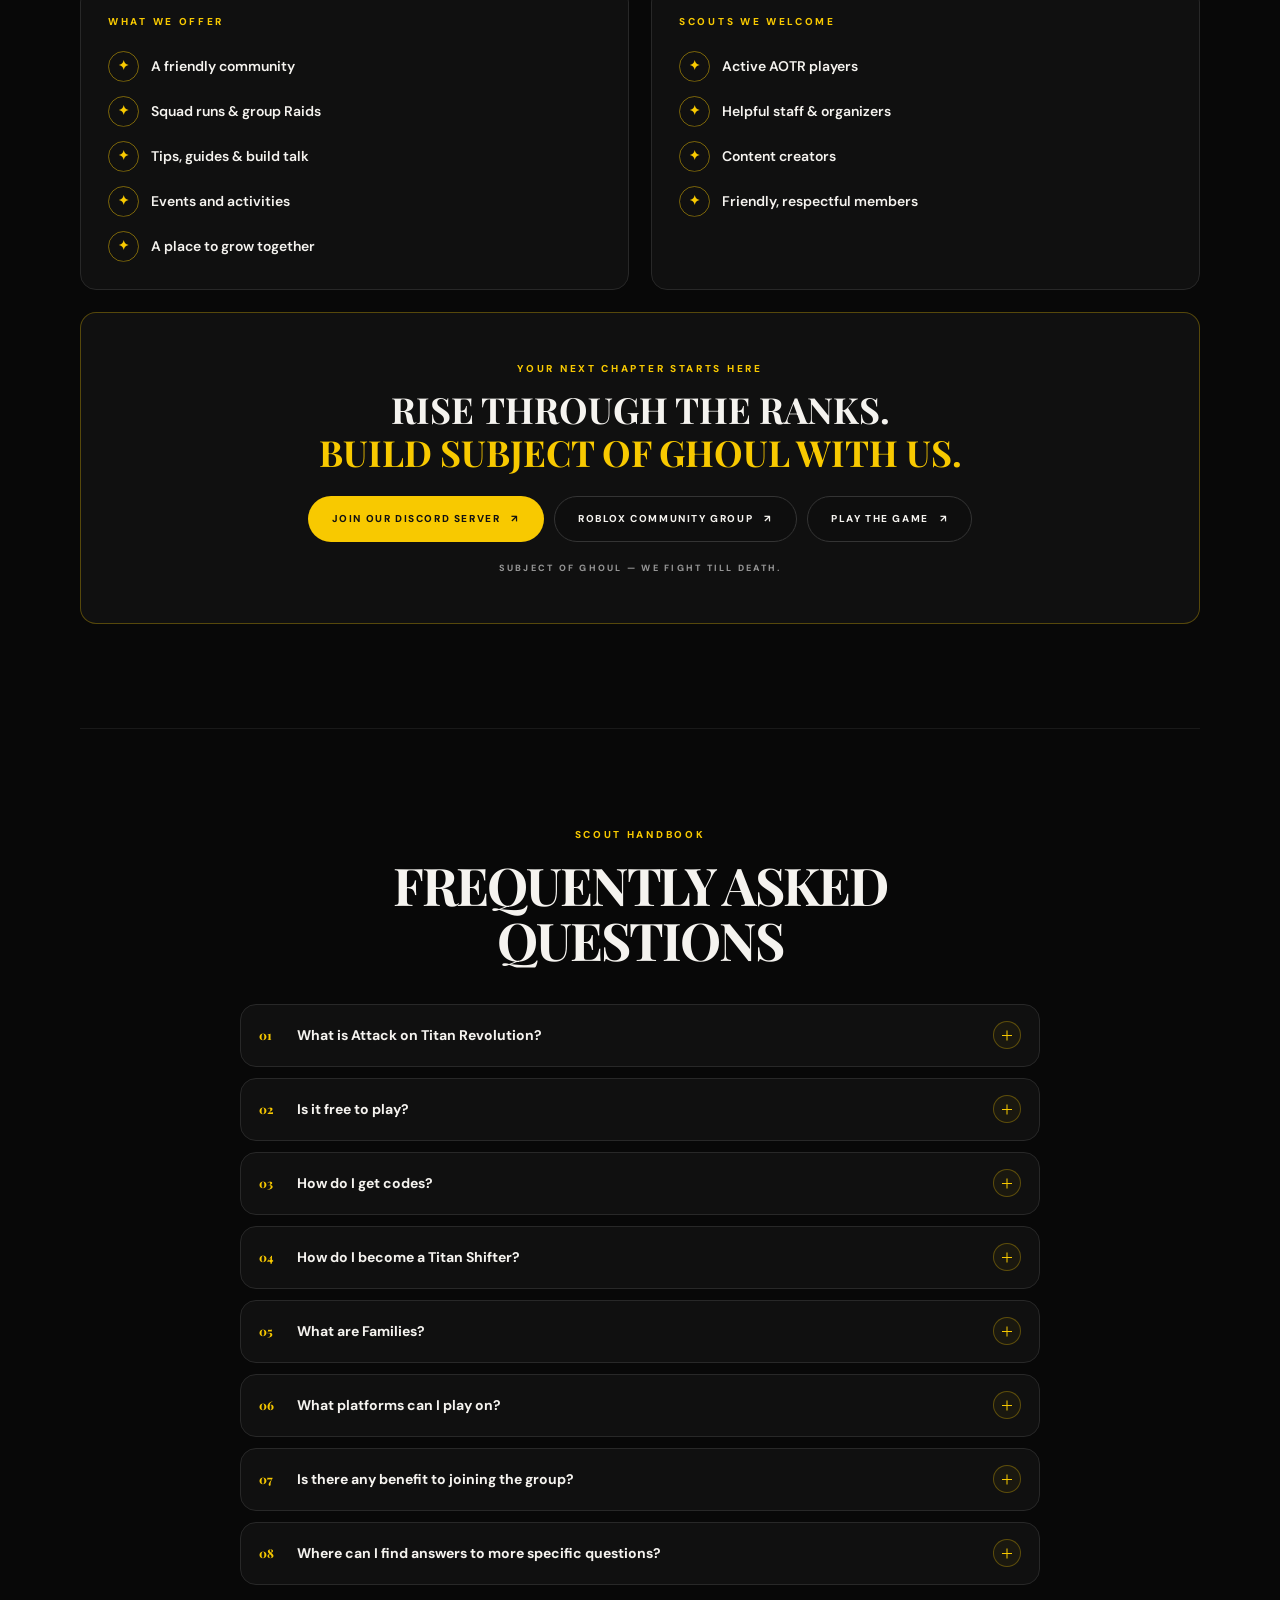
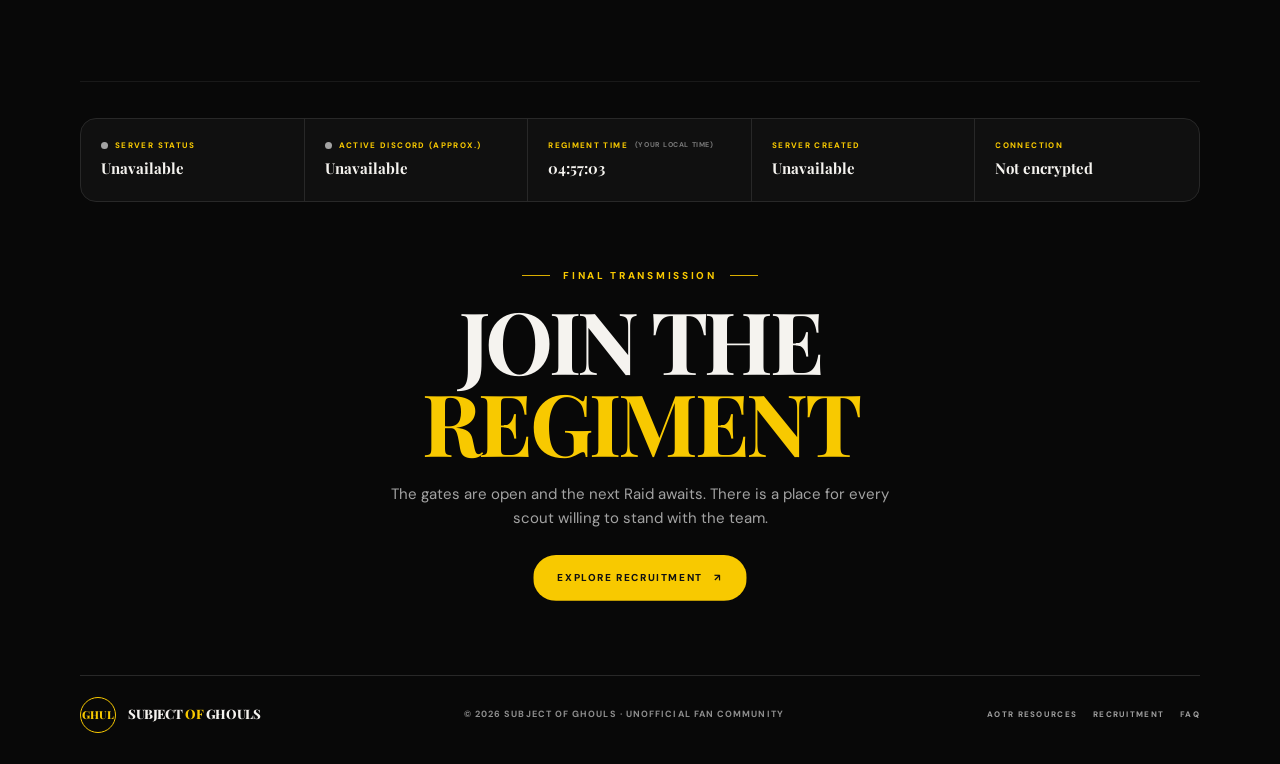
==== commit 9f2be8cb: "Clarify AOTR value changes link Co-authored-by: Copilot <223556219+Copilot@users.noreply.github.com>" ====
--- a/HTML/index.html
+++ b/HTML/index.html
@@ -103,15 +103,15 @@
           </div>
         </article>
         <article class="report-card panel">
-          <a class="report-artwork artwork-panel report-artwork-alt" href="https://aotrevolution.com/changes" aria-label="Read AOT Revolution changes">
-            <span class="report-tag report-tag-red">Updates</span>
+          <a class="report-artwork artwork-panel report-artwork-alt" href="https://aotrevolution.com/changes" aria-label="View recent AOT Revolution value changes">
+            <span class="report-tag report-tag-red">Value changes</span>
             <img src="../images/aotr-changes.png" alt="Attack on Titan Revolution artwork featuring a Titan attacking the city">
           </a>
           <div class="report-copy">
-            <p class="eyebrow">The meta report // updates &amp; changes</p>
-            <h3>Patch &amp; changes log</h3>
-            <p>Keep up with balance shifts and new content before your next Raid. Check the source for the latest official changes.</p>
-            <a class="text-link text-link-red" href="https://aotrevolution.com/changes">Read updates <span aria-hidden="true">↗</span></a>
+            <p class="eyebrow">The meta report // recent value changes</p>
+            <h3>Recent Value Changes</h3>
+            <p>See the latest official changes to Attack on Titan Revolution item values.</p>
+            <a class="text-link text-link-red" href="https://aotrevolution.com/changes">View value changes <span aria-hidden="true">↗</span></a>
           </div>
         </article>
       </div>
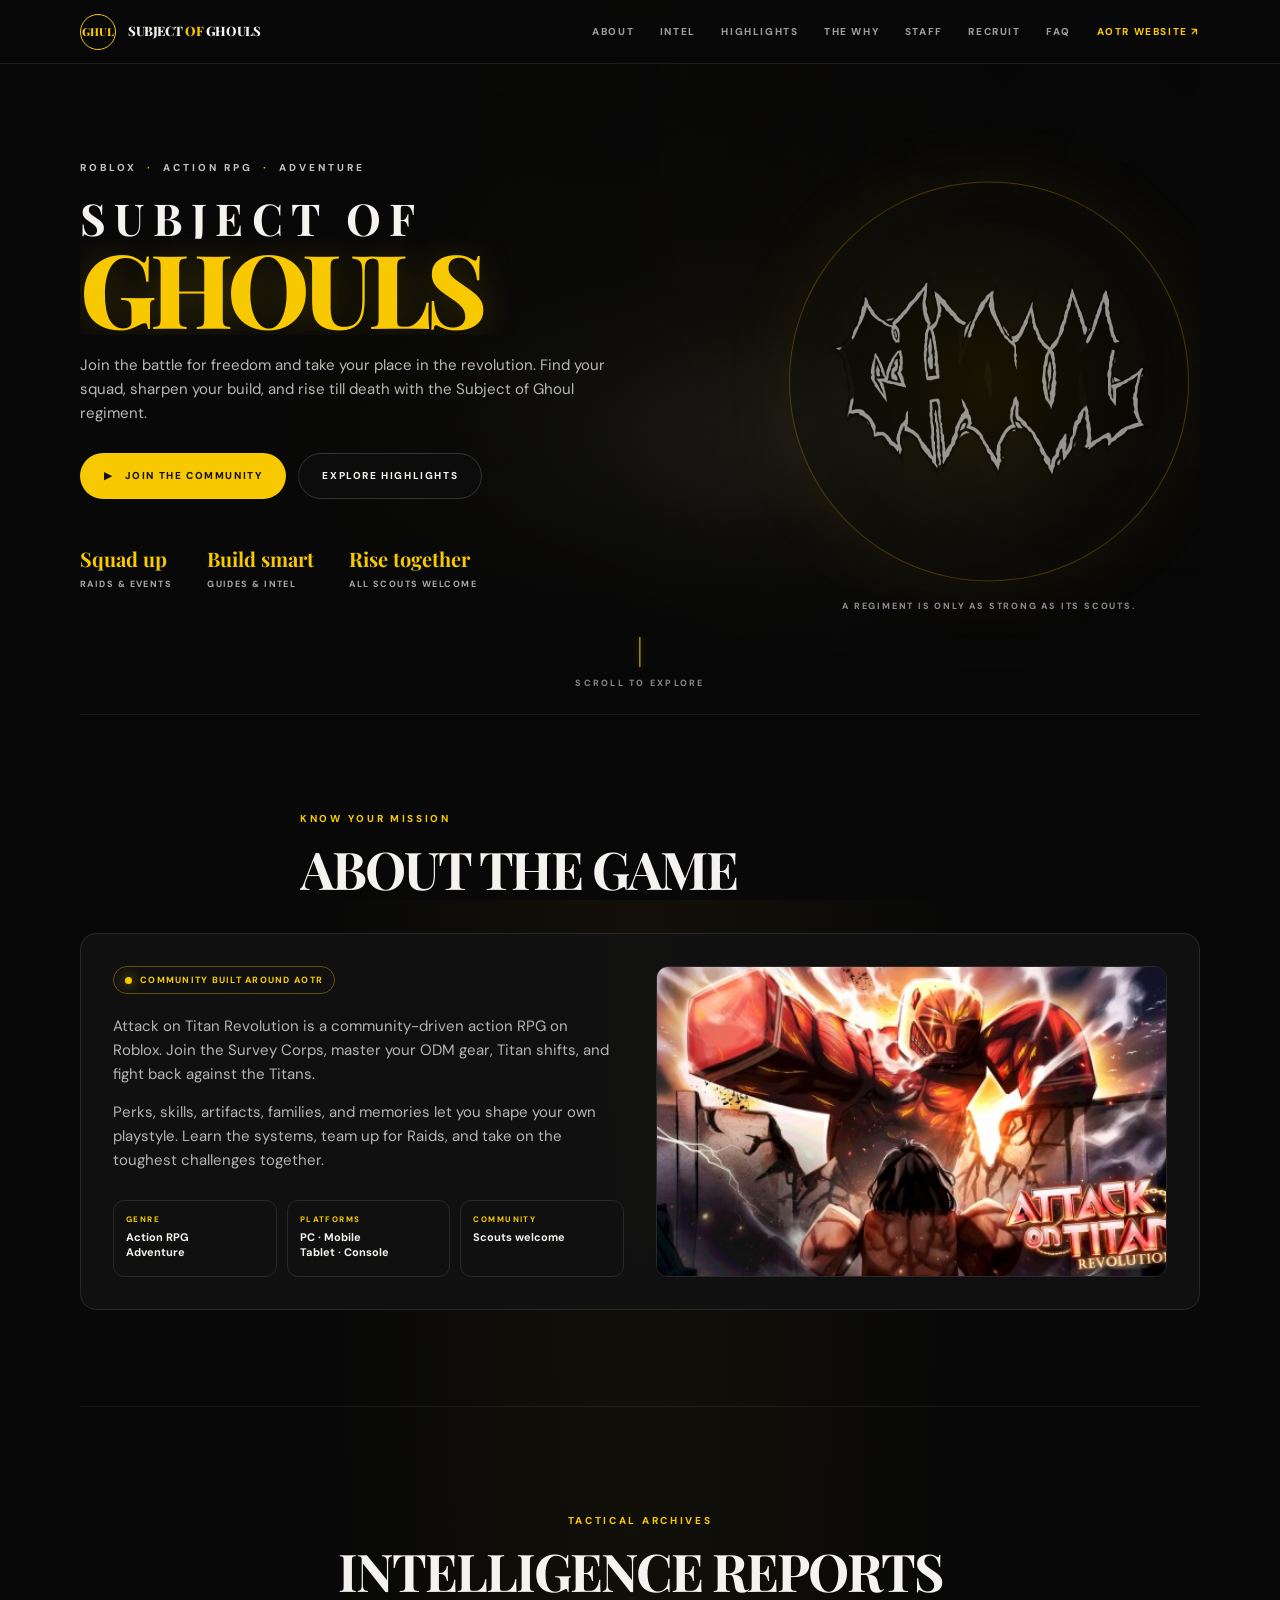
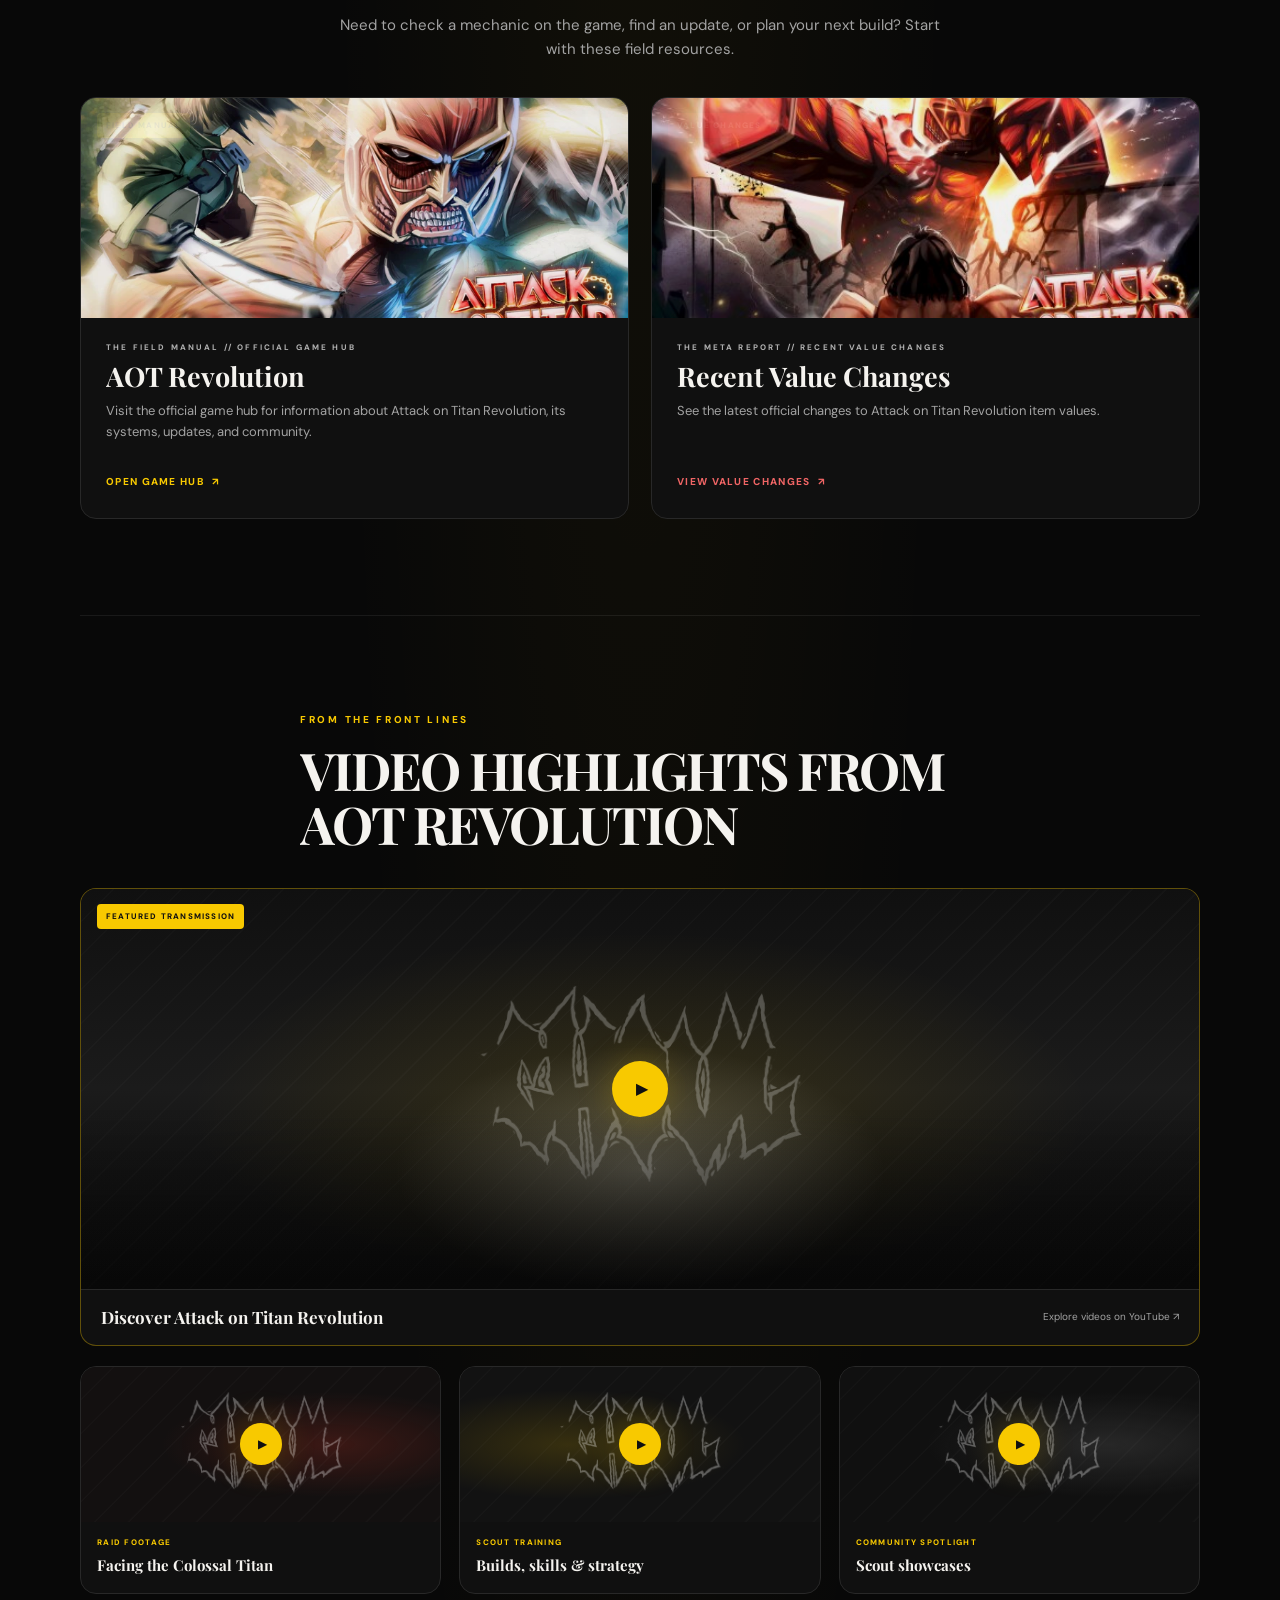
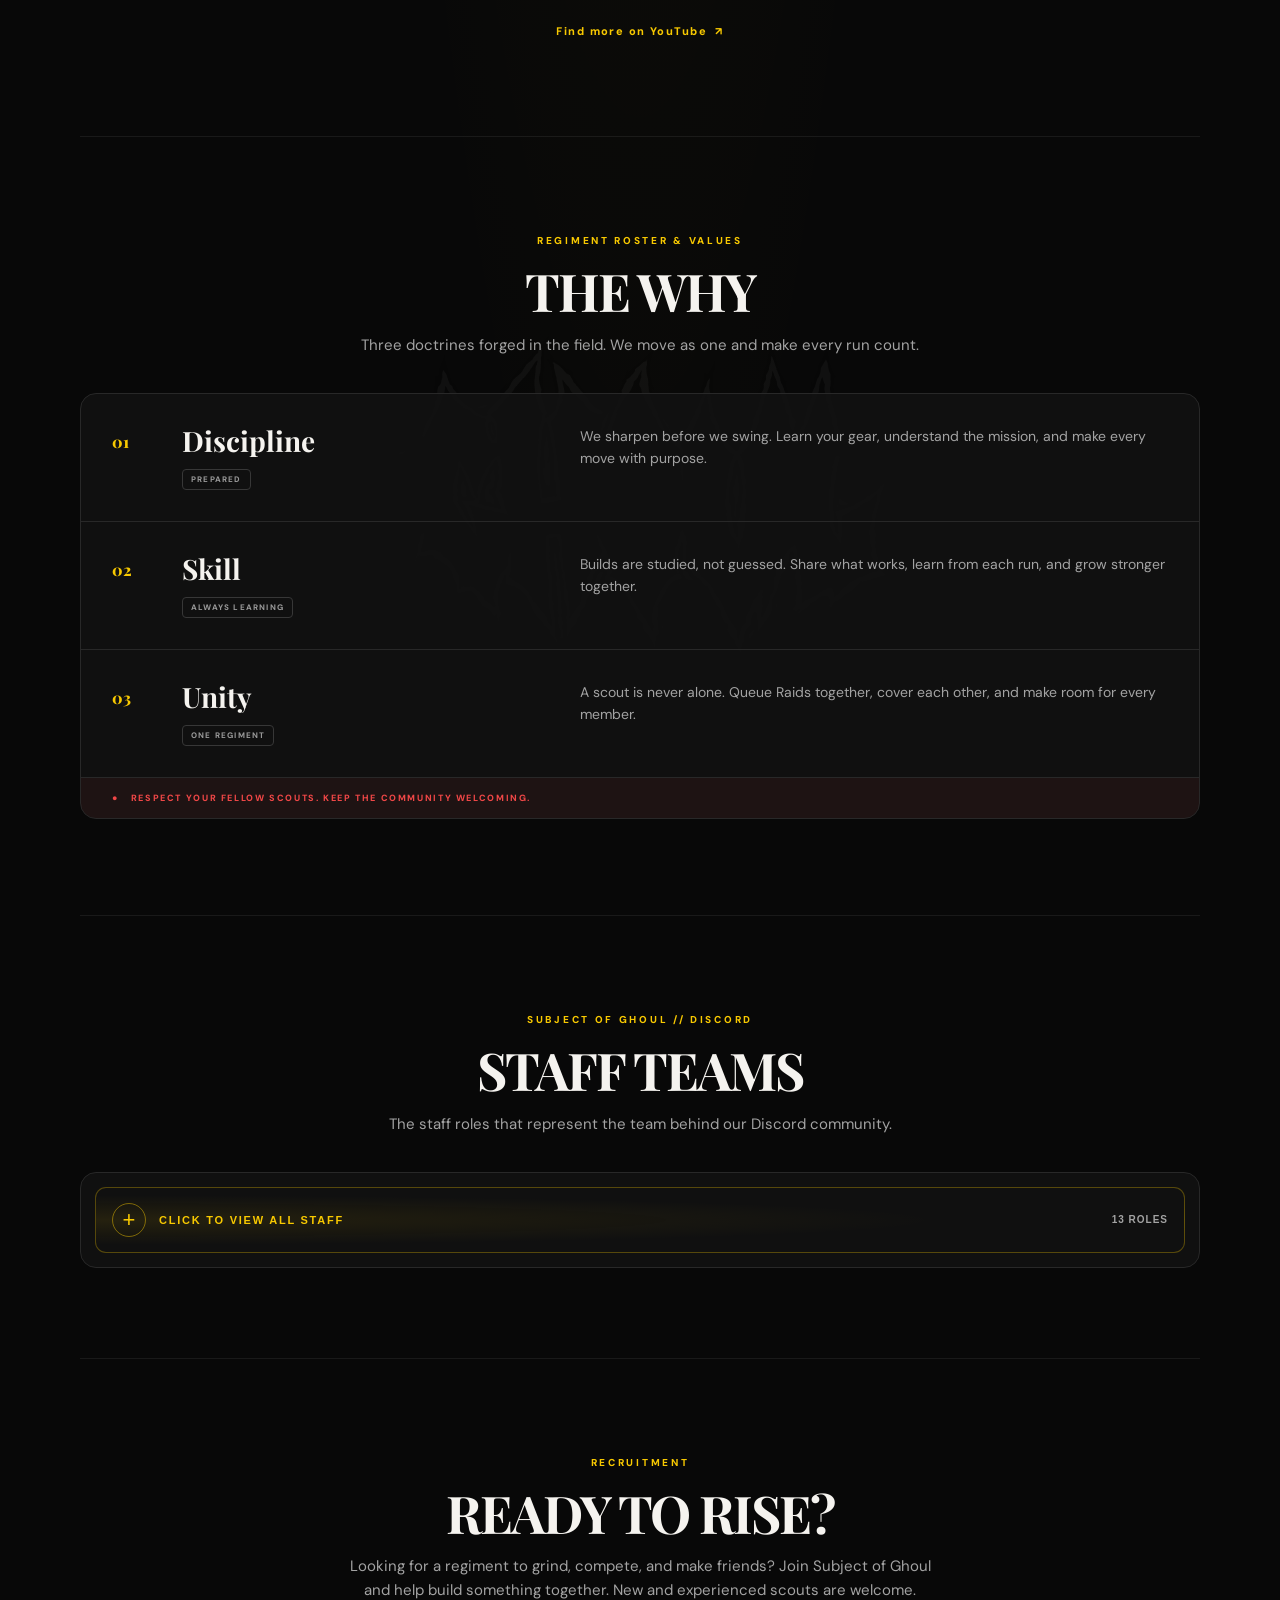
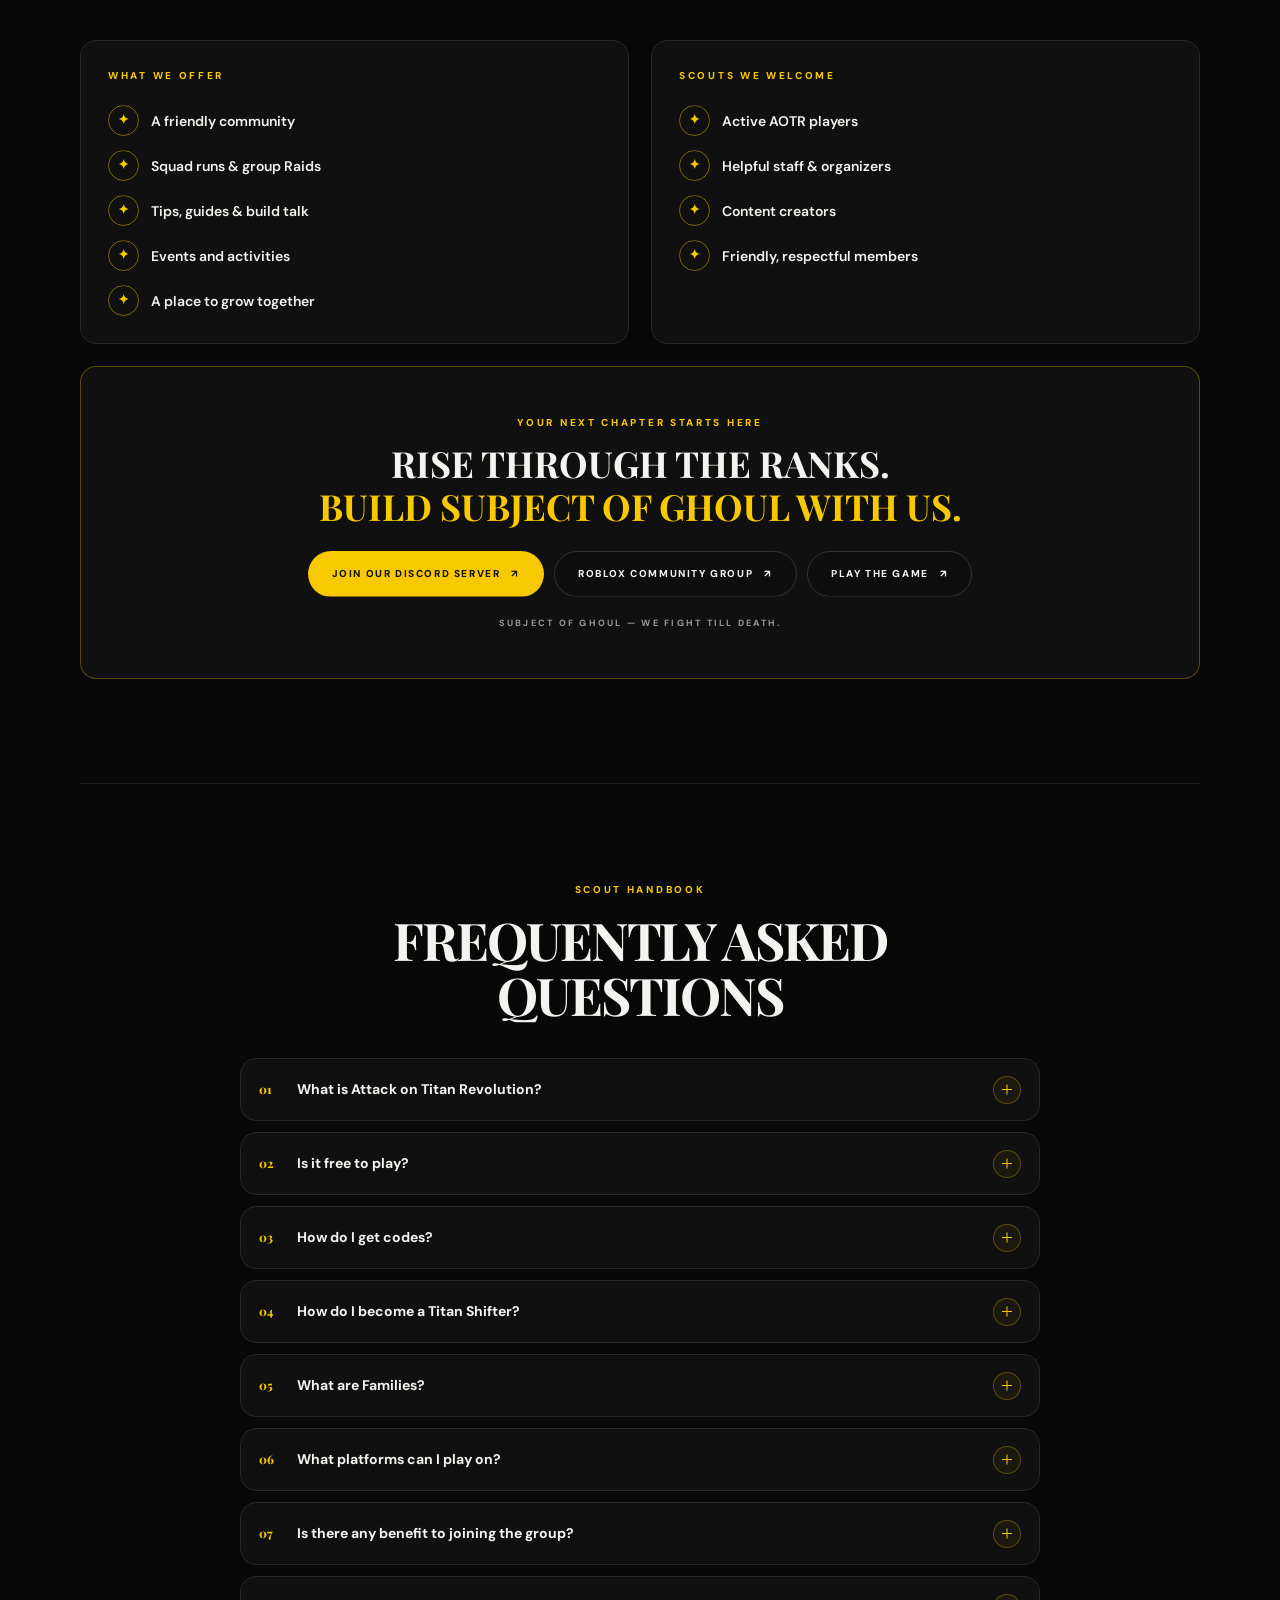
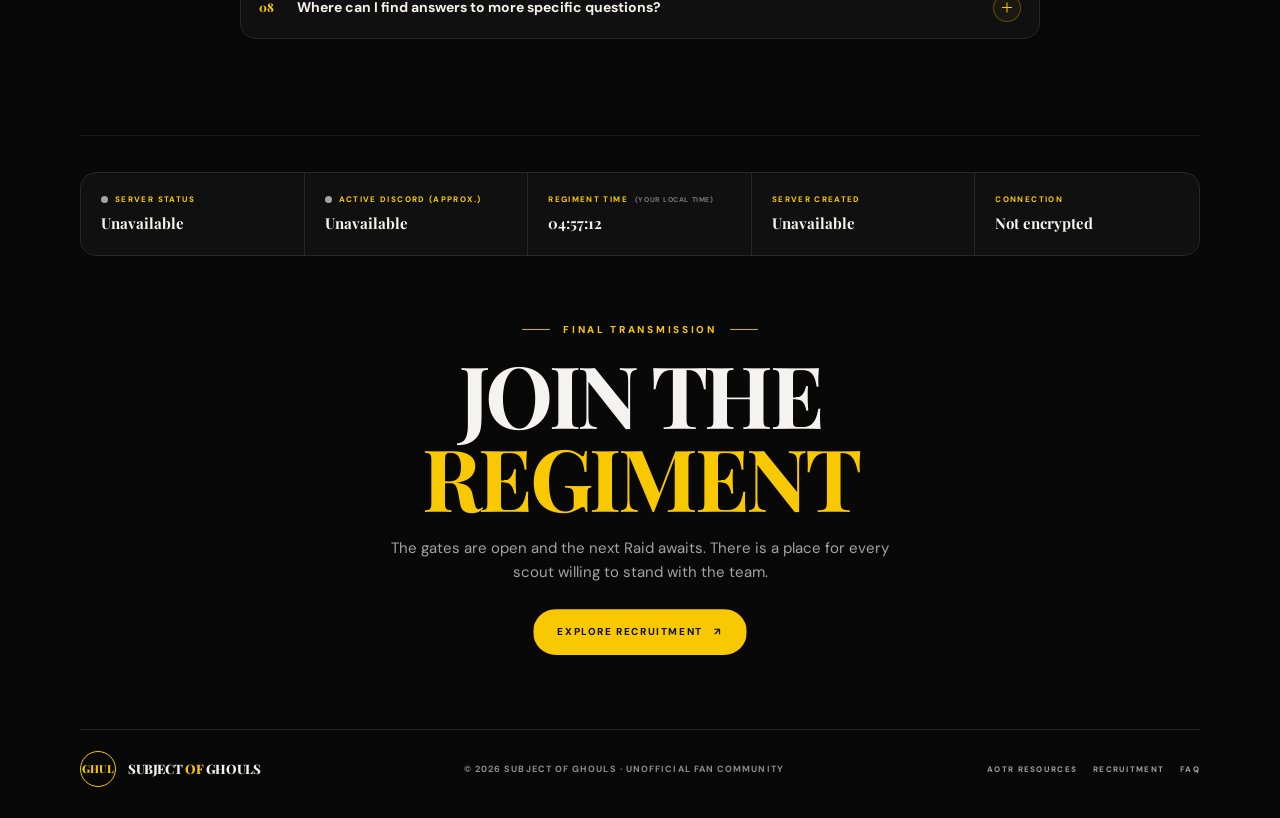
==== commit 1e11ec4e: "1 change" ====
--- a/HTML/index.html
+++ b/HTML/index.html
@@ -120,7 +120,7 @@
     <section class="page-section highlights-section section-shell" id="highlights">
       <div class="section-heading">
         <p class="eyebrow">From the front lines</p>
-        <h2>Video highlights</h2>
+        <h2>Video highlights From AOT Revolution</h2>
       </div>
       <a class="featured-video panel" href="https://www.youtube.com/results?search_query=Attack+on+Titan+Revolution+trailer" target="_blank" rel="noreferrer">
         <div class="featured-art artwork-panel">
